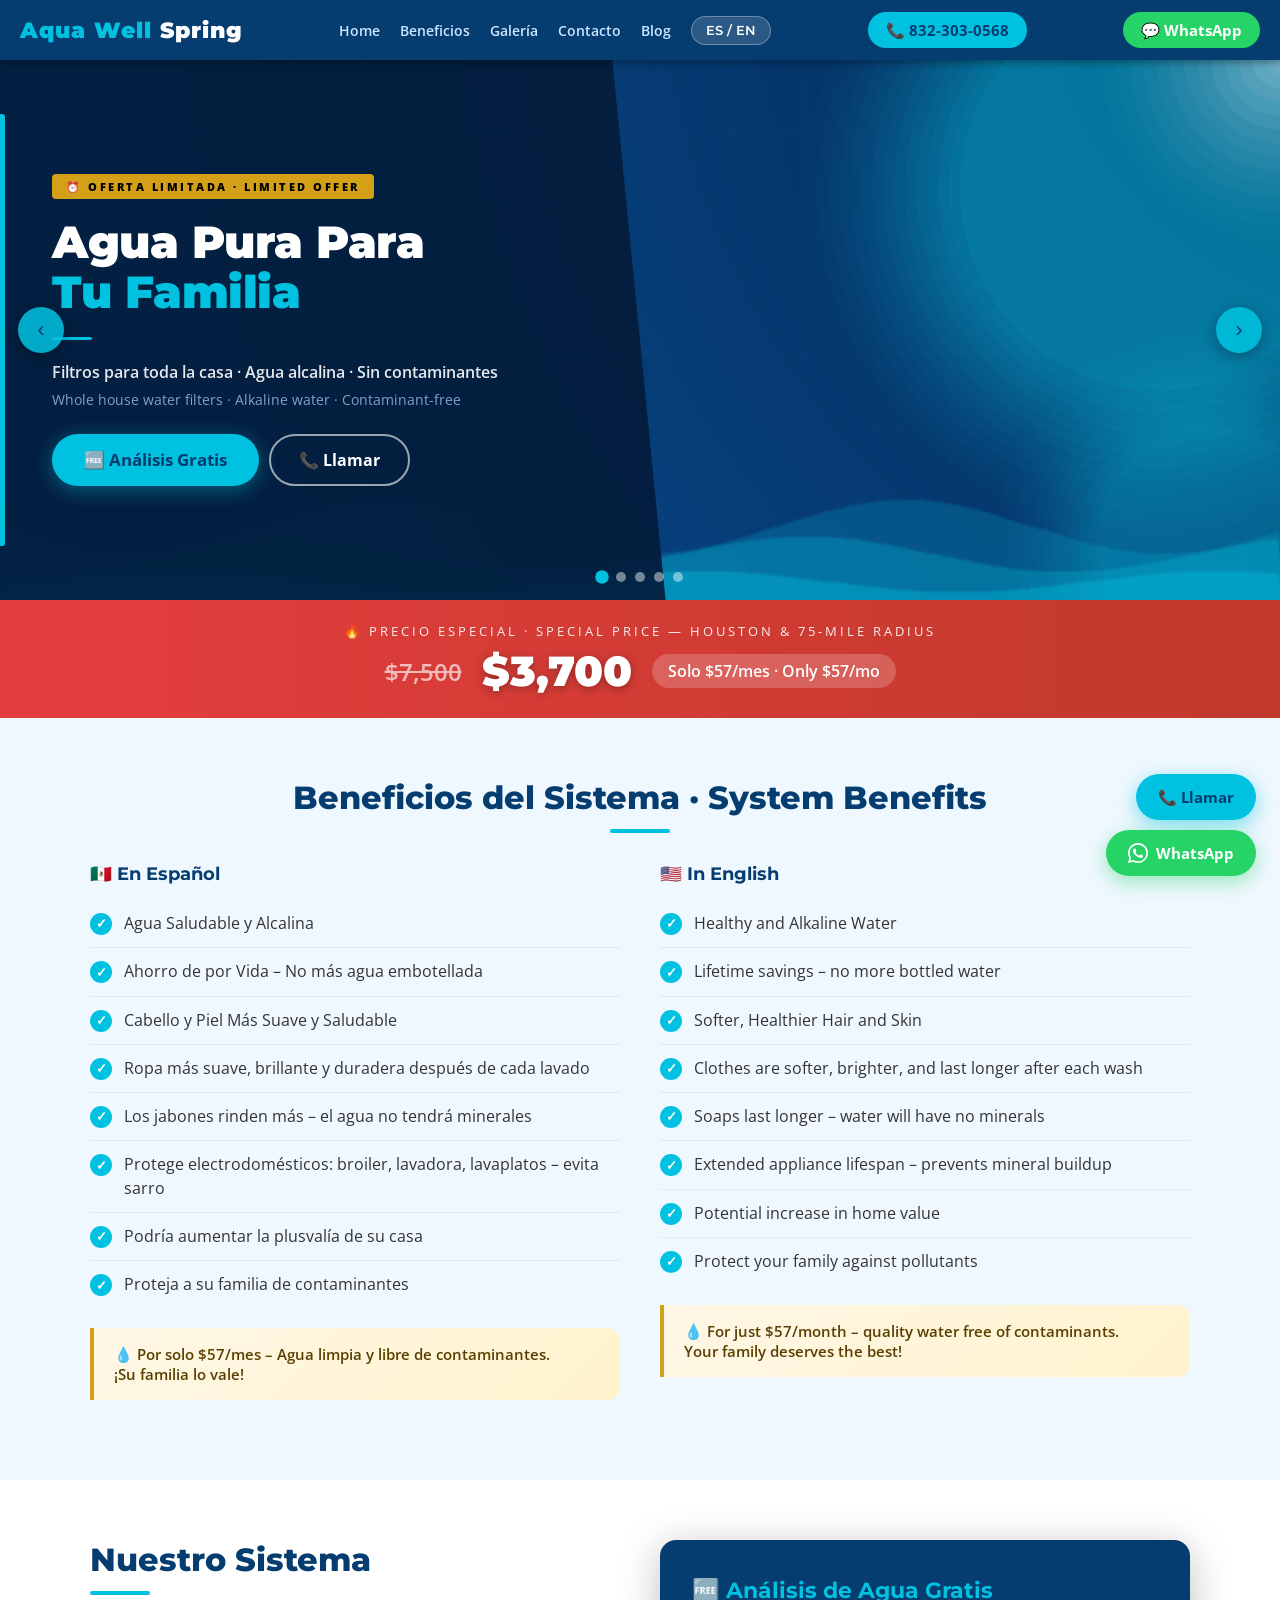
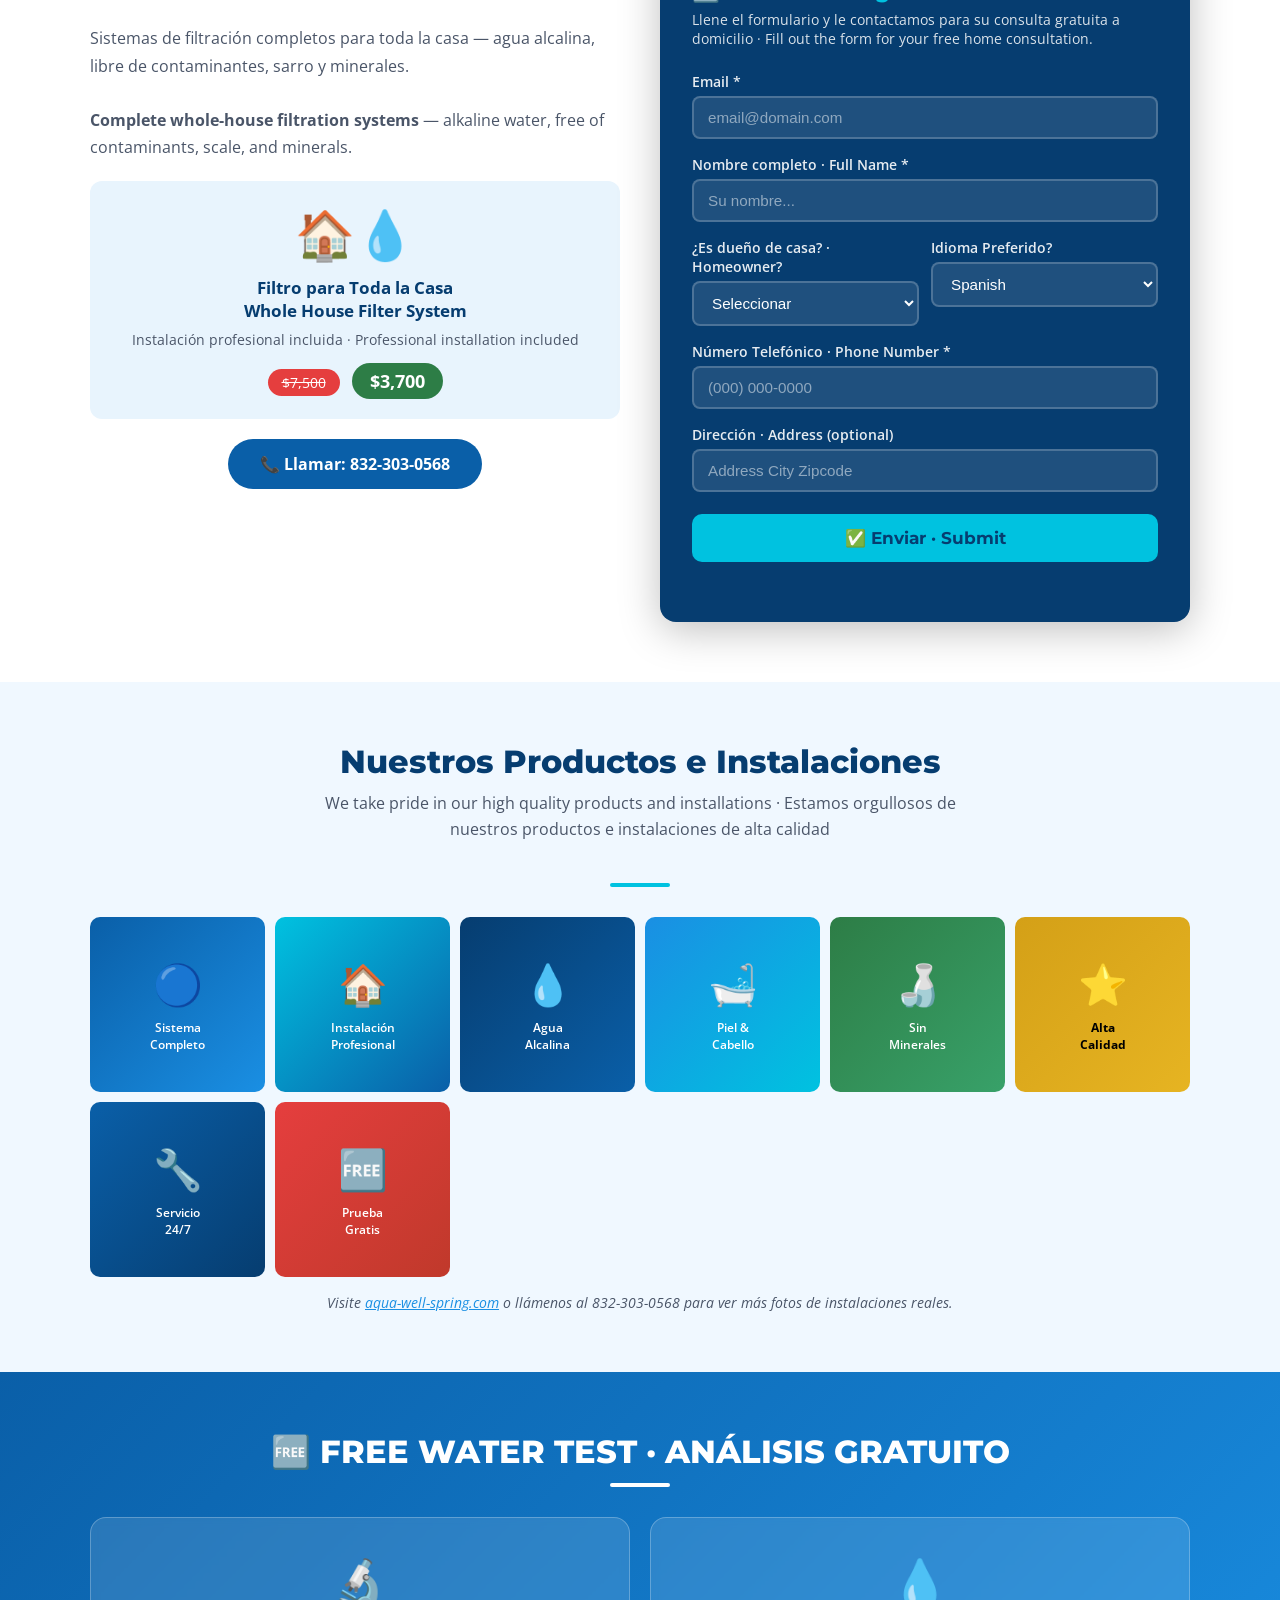
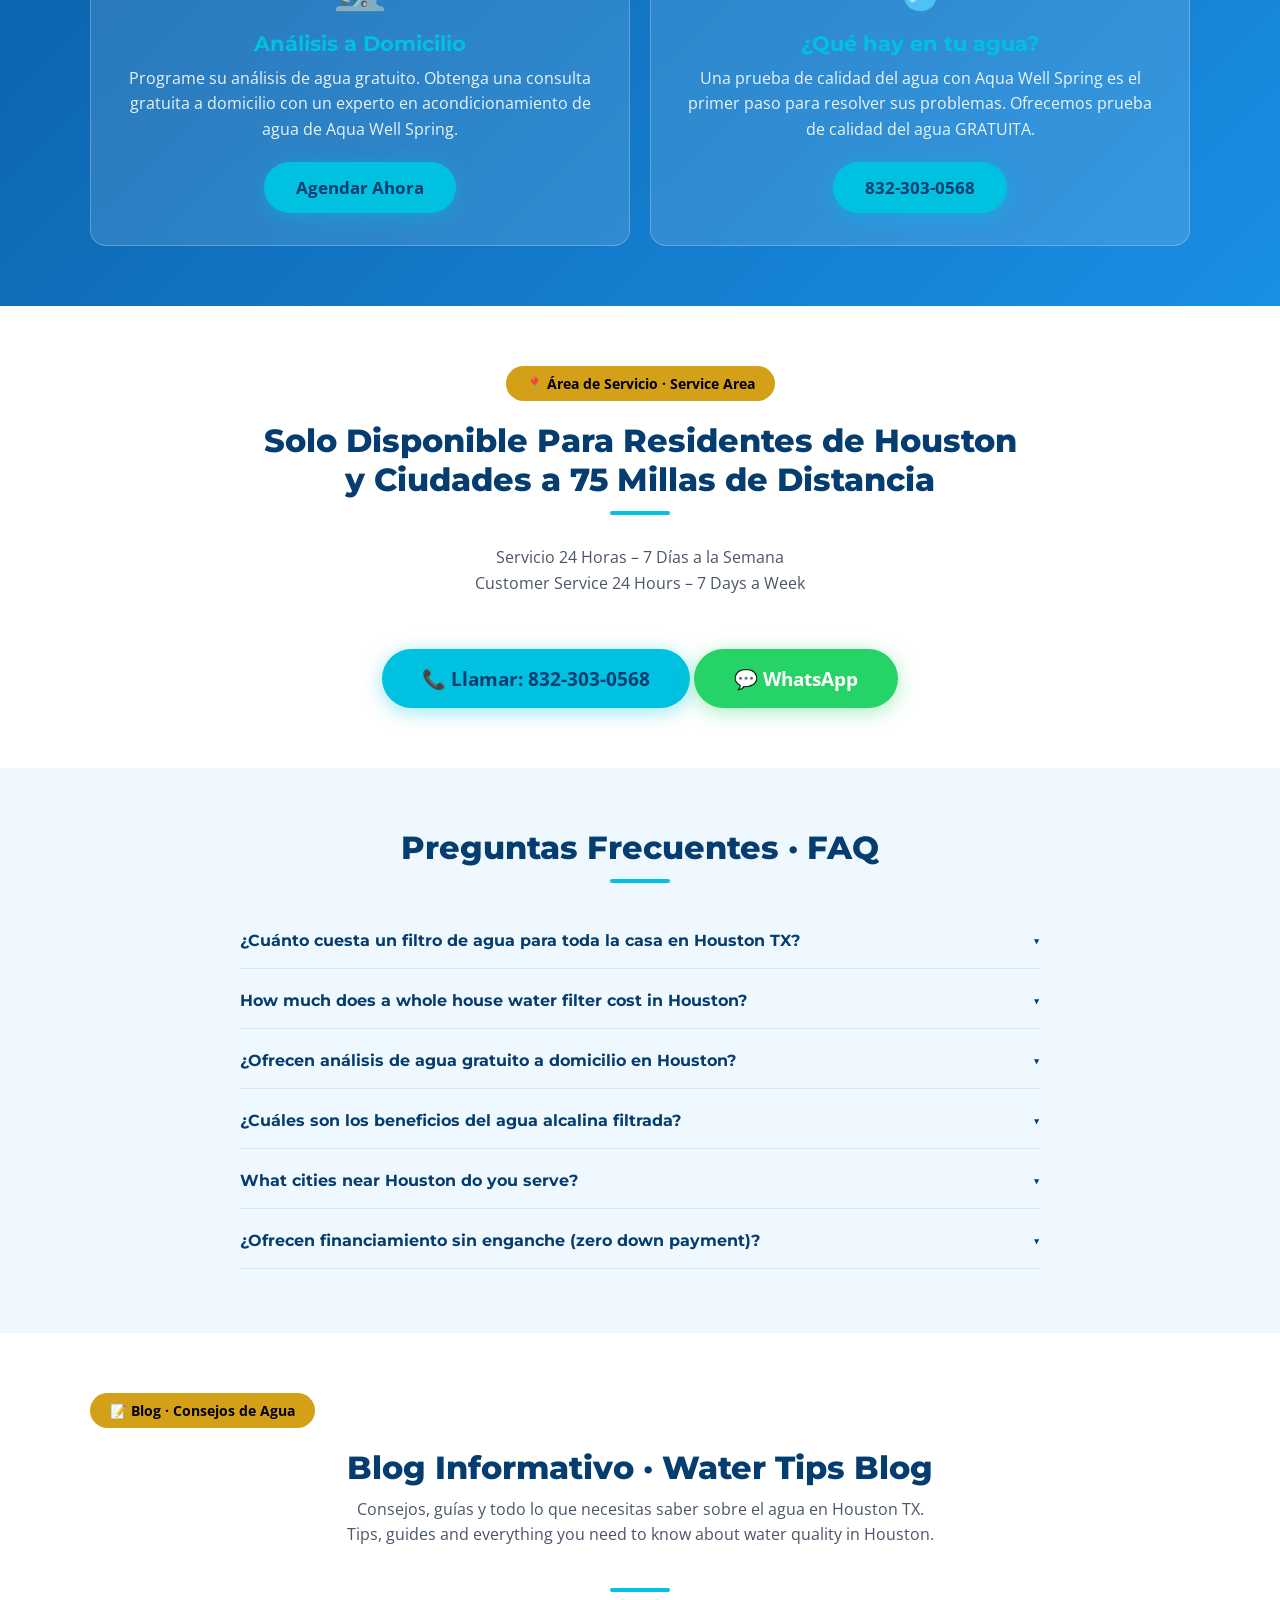
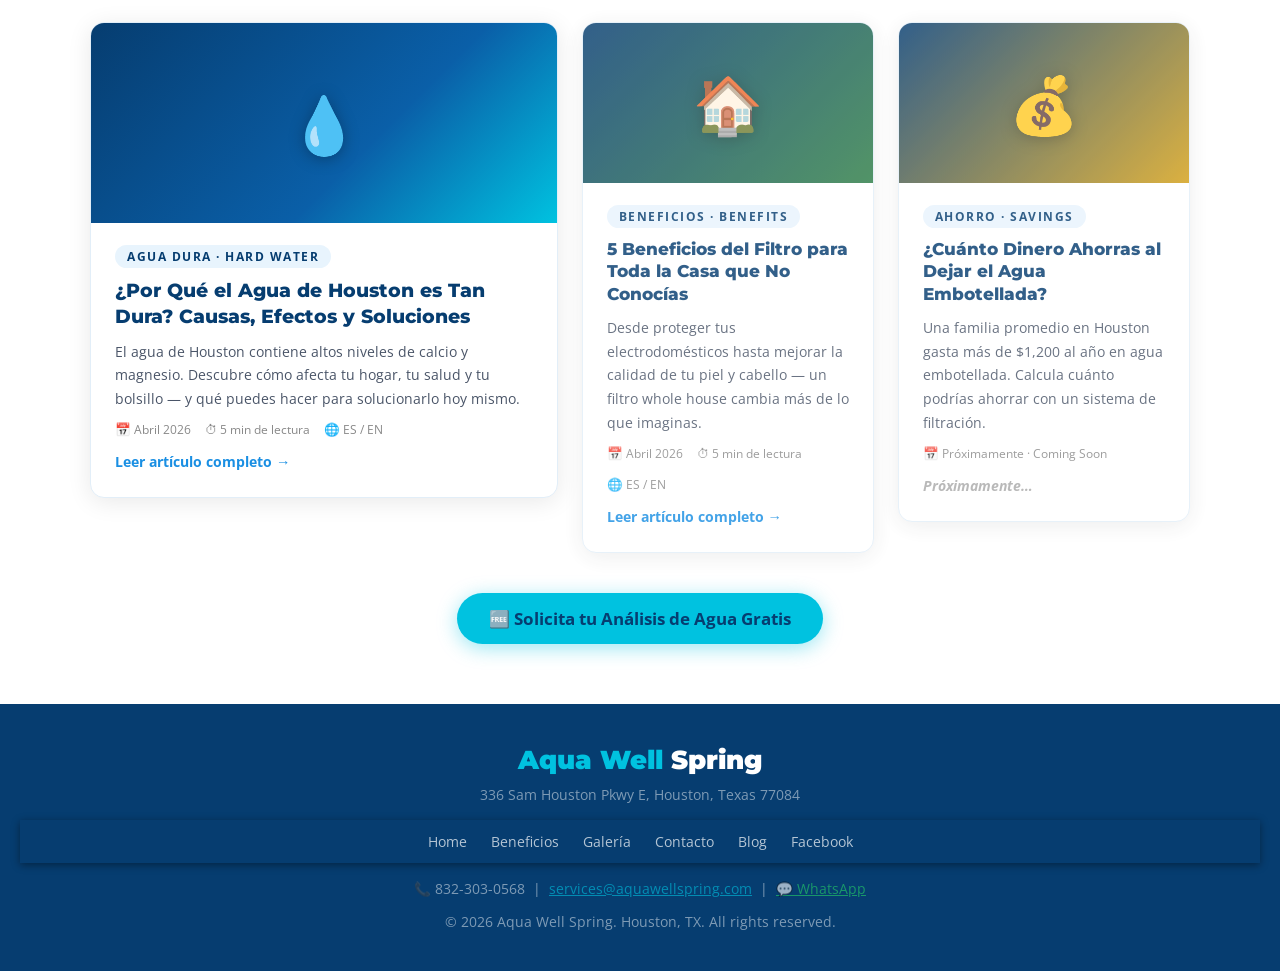
==== index.html @ 94f36395 "Update index.html" ====
<!DOCTYPE html>
<html lang="es" prefix="og: https://ogp.me/ns#">
<head>
<meta charset="UTF-8">
<meta name="viewport" content="width=device-width, initial-scale=1.0">

<title>Aqua Well Spring | Filtros de Agua Houston TX</title>
<meta name="description" content="Aqua Well Spring ofrece filtros de agua para toda la casa en Houston TX. Agua alcalina, libre de contaminantes.">
<meta name="keywords" content="filtro de agua Houston, whole house water filter Houston TX, filtro agua alcalina Houston, water softener Houston Texas, purificador agua Houston, water filter Houston 77084, filtro agua Texas, aqua well spring, water conditioner Houston, hard water Houston, agua alcalina Houston, filtro toda la casa Houston">
<meta name="author" content="Aqua Well Spring">
<meta name="robots" content="index, follow, max-snippet:-1, max-image-preview:large, max-video-preview:-1">
<meta name="googlebot" content="index, follow">
  
<link rel="canonical" href="https://www.aquawellspring.com/">

<meta name="geo.region" content="US-TX">
<meta name="geo.placename" content="Houston, Texas">
<meta name="geo.position" content="29.7604;-95.3698">
<meta name="ICBM" content="29.7604, -95.3698">

<meta property="og:type" content="website">
  
<meta property="og:url" content="https://www.aquawellspring.com/">
  
<meta property="og:title" content="Aqua Well Spring – Filtros de Agua Houston TX | $3,700 Especial">
<meta property="og:description" content="Filtros de agua para toda la casa en Houston TX. Agua alcalina, libre de contaminantes. Análisis de agua GRATIS a domicilio. ¡Solo $57/mes!">
<meta property="og:image" content="https://www.aquawellspring.com/og-image.jpg">
<meta property="og:image:width" content="1200">
<meta property="og:image:height" content="630">
<meta property="og:image:alt" content="Aqua Well Spring – Filtros de Agua Houston TX">
<meta property="og:site_name" content="Aqua Well Spring">
<meta property="og:locale" content="es_US">
<meta property="og:locale:alternate" content="en_US">

<meta name="twitter:card" content="summary_large_image">
<meta name="twitter:title" content="Aqua Well Spring – Filtros de Agua Houston TX">
<meta name="twitter:description" content="Filtros de agua para toda la casa en Houston TX. Agua alcalina, libre de contaminantes. Análisis GRATIS. ¡Solo $57/mes!">
<meta name="twitter:image" content="https://www.aquawellspring.com/og-image.jpg">

<!-- Google tag (gtag.js) -->
<script async src="https://www.googletagmanager.com/gtag/js?id=G-KNBWLH6W06"></script>
<script>
  window.dataLayer = window.dataLayer || [];
  function gtag(){dataLayer.push(arguments);}
  gtag('js', new Date());
  gtag('config', 'G-KNBWLH6W06');
</script>
<!-- Google tag (gtag.js) -->
<script async src="https://www.googletagmanager.com/gtag/js?id=G-DVB1QPXF6R">
</script>
<script>
  window.dataLayer = window.dataLayer || [];
  function gtag(){dataLayer.push(arguments);}
  gtag('js', new Date());

  gtag('config', 'G-DVB1QPXF6R');
</script>	

<script type="application/ld+json">
{
  "@context": "https://schema.org",
  "@type": "LocalBusiness",
  "@id": "https://www.aquawellspring.com/#business",
  "name": "Aqua Well Spring",
  "description": "Whole house water filtration and softener systems in Houston TX. Alkaline water, contaminant-free. Free water quality analysis.",
  "url": "https://www.aquawellspring.com",
  "telephone": "+1-832-303-0568",
  "email": "services@aquawellspring.com",
  "image": "https://www.aquawellspring.com/og-image.jpg",
  "priceRange": "$$",
  "currenciesAccepted": "USD",
  "paymentAccepted": "Cash, Credit Card, Financing",
  "openingHours": "Mo-Su 00:00-24:00",
  "address": {
    "@type": "PostalAddress",
    "streetAddress": "336 Sam Houston Pkwy E",
    "addressLocality": "Houston",
    "addressRegion": "TX",
    "postalCode": "77084",
    "addressCountry": "US"
  },
  "geo": {
    "@type": "GeoCoordinates",
    "latitude": 29.7604,
    "longitude": -95.3698
  },
  "areaServed": [
    { "@type": "City", "name": "Houston" },
    { "@type": "City", "name": "Katy" },
    { "@type": "City", "name": "Sugar Land" },
    { "@type": "City", "name": "Pearland" },
    { "@type": "City", "name": "The Woodlands" },
    { "@type": "City", "name": "Pasadena" },
    { "@type": "City", "name": "Baytown" },
    { "@type": "City", "name": "League City" }
  ],
  "serviceArea": {
    "@type": "GeoCircle",
    "geoMidpoint": {
      "@type": "GeoCoordinates",
      "latitude": 29.7604,
      "longitude": -95.3698
    },
    "geoRadius": "120000"
  },
  "hasOfferCatalog": {
    "@type": "OfferCatalog",
    "name": "Water Filtration Systems",
    "itemListElement": [
      {
        "@type": "Offer",
        "itemOffered": {
          "@type": "Service",
          "name": "Whole House Water Filter System",
          "description": "Complete whole house water filtration and softener system. Alkaline water, removes contaminants, minerals, and scale."
        },
        "price": "3700",
        "priceCurrency": "USD",
        "priceValidUntil": "2026-12-31",
        "availability": "https://schema.org/InStock"
      },
      {
        "@type": "Offer",
        "itemOffered": {
          "@type": "Service",
          "name": "Free Water Quality Analysis",
          "description": "Free in-home water quality test and consultation."
        },
        "price": "0",
        "priceCurrency": "USD"
      }
    ]
  },
  "sameAs": [
    "https://www.facebook.com/aquawellspring"
  ],
  "contactPoint": [
    {
      "@type": "ContactPoint",
      "telephone": "+1-832-303-0568",
      "contactType": "customer service",
      "availableLanguage": ["English", "Spanish"],
      "hoursAvailable": "Mo-Su 00:00-24:00"
    }
  ]
}
</script>

<script type="application/ld+json">
{
  "@context": "https://schema.org",
  "@type": "FAQPage",
  "mainEntity": [
    {
      "@type": "Question",
      "name": "¿Cuánto cuesta un filtro de agua para toda la casa en Houston?",
      "acceptedAnswer": {
        "@type": "Answer",
        "text": "Aqua Well Spring ofrece sistemas completos de filtración para toda la casa por solo $3,700 (precio especial por tiempo limitado, regular $7,500). También disponible por $57 al mes con financiamiento."
      }
    },
    {
      "@type": "Question",
      "name": "How much does a whole house water filter cost in Houston TX?",
      "acceptedAnswer": {
        "@type": "Answer",
        "text": "Aqua Well Spring offers complete whole house water filtration systems for just $3,700 (limited time special price, regular $7,500). Also available for $57/month with financing."
      }
    },
    {
      "@type": "Question",
      "name": "¿Ofrecen análisis de agua gratuito en Houston?",
      "acceptedAnswer": {
        "@type": "Answer",
        "text": "Sí, Aqua Well Spring ofrece análisis de calidad del agua GRATUITO a domicilio en Houston y ciudades dentro de 75 millas. Llame al 832-303-0568 o envíe un mensaje por WhatsApp."
      }
    },
    {
      "@type": "Question",
      "name": "What areas do you serve in the Houston area?",
      "acceptedAnswer": {
        "@type": "Answer",
        "text": "Aqua Well Spring serves Houston and all cities within a 75-mile radius, including Katy, Sugar Land, Pearland, The Woodlands, Pasadena, Baytown, and League City."
      }
    }
  ]
}
</script>

<script type="application/ld+json">
{
  "@context": "https://schema.org",
  "@type": "BreadcrumbList",
  "itemListElement": [
    {
      "@type": "ListItem",
      "position": 1,
      "name": "Home",
      "item": "https://www.aquawellspring.com/"
    }
  ]
}
</script>

<link rel="preconnect" href="https://fonts.googleapis.com">
<link rel="preconnect" href="https://fonts.gstatic.com" crossorigin>
<link href="https://fonts.googleapis.com/css2?family=Montserrat:wght@400;600;700;900&family=Open+Sans:wght@400;600&display=swap" rel="stylesheet">
<style>
  :root {
    --blue: #0a5fa8;
    --blue-dark: #063d70;
    --blue-light: #1a8fe3;
    --cyan: #00c2e0;
    --white: #ffffff;
    --off-white: #f0f8ff;
    --gray: #4a5568;
    --gray-light: #e8f4fd;
    --red: #e53e3e;
    --green: #2d7d46;
    --gold: #d4a017;
  }

  * { box-sizing: border-box; margin: 0; padding: 0; }

  body {
    font-family: 'Open Sans', sans-serif;
    color: #222;
    background: #fff;
  }

  h1,h2,h3,h4 { font-family: 'Montserrat', sans-serif; }

  /* ── NAV ── */
  nav {
    background: var(--blue-dark);
    padding: 12px 20px;
    display: flex;
    align-items: center;
    justify-content: space-between;
    flex-wrap: wrap;
    gap: 10px;
    position: sticky;
    top: 0;
    z-index: 100;
    box-shadow: 0 2px 8px rgba(0,0,0,.4);
  }
  .nav-logo {
    font-family: 'Montserrat', sans-serif;
    font-weight: 900;
    font-size: 1.4rem;
    color: var(--cyan);
    letter-spacing: 1px;
  }
  .nav-logo span { color: #fff; }
  .nav-links { display: flex; align-items: center; gap: 20px; flex-wrap: wrap; }
  .nav-links a { color: #cce6ff; text-decoration: none; font-size: .9rem; font-weight: 600; transition: color .2s; }
  .nav-links a:hover { color: var(--cyan); }
  .nav-phone {
    background: var(--cyan);
    color: var(--blue-dark);
    padding: 8px 18px;
    border-radius: 30px;
    font-weight: 700;
    font-size: .95rem;
    text-decoration: none;
    transition: background .2s;
  }
  .nav-phone:hover { background: #fff; }

  /* ── HERO CAROUSEL ── */
  .hero-carousel {
    position: relative;
    width: 100%;
    height: 540px;
    overflow: hidden;
    background: var(--blue-dark);
  }
  @media(max-width:768px) { .hero-carousel { height: 420px; } }
  @media(max-width:480px) { .hero-carousel { height: 340px; } }

  .carousel-track {
    display: flex;
    width: 500%;
    height: 100%;
    transition: transform 0.7s cubic-bezier(0.77,0,0.18,1);
  }
  .carousel-slide {
    width: 20%;
    height: 100%;
    position: relative;
    flex-shrink: 0;
  }
  .carousel-slide img {
    width: 100%;
    height: 100%;
    object-fit: cover;
    object-position: center top;
    display: block;
  }
  /* Clean content panel - solid dark left block, fades right */
  .slide-overlay {
    position: absolute;
    inset: 0;
    display: flex;
    align-items: stretch;
  }

  /* The solid text panel on the left */
  .slide-content {
    width: 52%;
    background: rgba(4, 28, 60, 0.93);
    display: flex;
    flex-direction: column;
    justify-content: center;
    padding: 48px 52px;
    position: relative;
    clip-path: polygon(0 0, 92% 0, 100% 100%, 0 100%);
  }
  /* Cyan left border accent */
  .slide-content::before {
    content: '';
    position: absolute;
    left: 0; top: 10%; bottom: 10%;
    width: 5px;
    background: var(--cyan);
    border-radius: 0 3px 3px 0;
  }

  @media(max-width:900px) {
    .slide-content {
      width: 70%;
      padding: 32px 32px;
      clip-path: polygon(0 0, 94% 0, 100% 100%, 0 100%);
    }
  }
  @media(max-width:600px) {
    .slide-content {
      width: 100%;
      clip-path: none;
      background: rgba(4, 28, 60, 0.88);
      padding: 28px 24px;
      justify-content: flex-end;
    }
  }

  .slide-badge {
    display: inline-flex;
    align-items: center;
    gap: 6px;
    background: var(--gold);
    color: #000;
    font-weight: 800;
    font-size: .68rem;
    letter-spacing: 2.5px;
    padding: 5px 14px;
    border-radius: 4px;
    margin-bottom: 18px;
    text-transform: uppercase;
    width: fit-content;
  }

  .slide-title {
    font-family: 'Montserrat', sans-serif;
    font-size: clamp(1.7rem, 3.5vw, 2.8rem);
    font-weight: 900;
    line-height: 1.12;
    color: #fff;
    margin-bottom: 6px;
    letter-spacing: -0.5px;
  }
  .slide-title .accent { color: var(--cyan); }

  .slide-sub-es {
    font-size: clamp(.88rem, 1.5vw, 1rem);
    color: rgba(255,255,255,.9);
    line-height: 1.55;
    margin-bottom: 4px;
    font-weight: 600;
  }
  .slide-sub-en {
    font-size: clamp(.78rem, 1.2vw, .88rem);
    color: rgba(180,220,255,.7);
    line-height: 1.5;
    margin-bottom: 24px;
  }

  .slide-divider {
    width: 40px;
    height: 3px;
    background: var(--cyan);
    border-radius: 2px;
    margin: 14px 0 20px;
  }

  .hero-cta-group {
    display: flex;
    gap: 10px;
    flex-wrap: wrap;
  }

  .carousel-btn {
    position: absolute;
    top: 50%;
    transform: translateY(-50%);
    background: rgba(0,194,224,.85);
    color: var(--blue-dark);
    border: none;
    width: 46px;
    height: 46px;
    border-radius: 50%;
    font-size: 1.4rem;
    cursor: pointer;
    z-index: 10;
    display: flex;
    align-items: center;
    justify-content: center;
    transition: background .2s, transform .2s;
    box-shadow: 0 4px 16px rgba(0,0,0,.3);
    line-height: 1;
  }
  .carousel-btn:hover { background: #fff; transform: translateY(-50%) scale(1.1); }
  .carousel-btn.prev { left: 18px; }
  .carousel-btn.next { right: 18px; }

  .carousel-dots {
    position: absolute;
    bottom: 18px;
    left: 50%;
    transform: translateX(-50%);
    display: flex;
    gap: 9px;
    z-index: 10;
  }
  .carousel-dot {
    width: 10px;
    height: 10px;
    border-radius: 50%;
    background: rgba(255,255,255,.45);
    border: none;
    cursor: pointer;
    transition: background .3s, transform .3s;
    padding: 0;
  }
  .carousel-dot.active { background: var(--cyan); transform: scale(1.35); }

  /* ── BUTTONS ── */
  .btn-primary {
    background: var(--cyan);
    color: var(--blue-dark);
    padding: 14px 32px;
    border-radius: 40px;
    font-weight: 700;
    font-size: 1.05rem;
    text-decoration: none;
    display: inline-block;
    transition: transform .2s, box-shadow .2s;
    box-shadow: 0 4px 20px rgba(0,194,224,.4);
  }
  .btn-primary:hover { transform: translateY(-2px); box-shadow: 0 8px 30px rgba(0,194,224,.5); }
  .btn-outline {
    border: 2px solid rgba(255,255,255,.6);
    color: #fff;
    padding: 13px 28px;
    border-radius: 40px;
    font-weight: 700;
    font-size: 1rem;
    text-decoration: none;
    display: inline-block;
    transition: background .2s;
  }
  .btn-outline:hover { background: rgba(255,255,255,.1); }

  /* ── PRICE BANNER ── */
  .price-banner {
    background: linear-gradient(90deg, var(--red), #c0392b);
    color: #fff;
    text-align: center;
    padding: 22px 20px;
  }
  .price-banner .label {
    font-size: .8rem;
    letter-spacing: 3px;
    text-transform: uppercase;
    opacity: .9;
    margin-bottom: 6px;
  }
  .price-row { display: flex; align-items: center; justify-content: center; gap: 20px; flex-wrap: wrap; }
  .price-old { font-size: 1.5rem; text-decoration: line-through; opacity: .65; font-weight: 600; }
  .price-new { font-size: 2.6rem; font-weight: 900; font-family: 'Montserrat', sans-serif; text-shadow: 0 2px 8px rgba(0,0,0,.3); }
  .price-monthly { font-size: 1rem; background: rgba(255,255,255,.2); padding: 6px 16px; border-radius: 20px; font-weight: 600; }

  /* ── SECTIONS ── */
  .section { padding: 60px 20px; }
  .section-inner { max-width: 1100px; margin: 0 auto; }
  .section-title { font-size: clamp(1.4rem, 3vw, 2rem); font-weight: 800; text-align: center; color: var(--blue-dark); margin-bottom: 10px; }
  .section-subtitle { text-align: center; color: var(--gray); font-size: 1rem; max-width: 680px; margin: 0 auto 40px; line-height: 1.6; }
  .divider { width: 60px; height: 4px; background: var(--cyan); border-radius: 2px; margin: 12px auto 30px; }

  .two-col { display: grid; grid-template-columns: 1fr 1fr; gap: 40px; align-items: start; }
  @media(max-width:768px){ .two-col { grid-template-columns: 1fr; } }

  /* ── BENEFITS ── */
  .benefits-section { background: var(--off-white); }
  .benefits-list { list-style: none; padding: 0; }
  .benefits-list li { display: flex; align-items: flex-start; gap: 12px; padding: 12px 0; border-bottom: 1px solid #d9edf7; font-size: .97rem; line-height: 1.5; color: #333; }
  .benefits-list li:last-child { border-bottom: none; }
  .check { width: 22px; height: 22px; min-width: 22px; background: var(--cyan); border-radius: 50%; display: flex; align-items: center; justify-content: center; color: #fff; font-size: .8rem; font-weight: 700; margin-top: 1px; }

  /* ── FORM ── */
  .form-card { background: var(--blue-dark); color: #fff; border-radius: 16px; padding: 36px 32px; box-shadow: 0 8px 40px rgba(0,0,0,.25); }
  .form-card h3 { font-size: 1.4rem; margin-bottom: 6px; color: var(--cyan); }
  .form-card p { font-size: .9rem; opacity: .85; margin-bottom: 24px; }
  .form-group { margin-bottom: 16px; }
  .form-group label { display: block; font-size: .85rem; font-weight: 600; margin-bottom: 5px; opacity: .9; }
  .form-group input, .form-group select { width: 100%; padding: 11px 14px; border-radius: 8px; border: 2px solid rgba(255,255,255,.2); background: rgba(255,255,255,.1); color: #fff; font-size: .95rem; outline: none; transition: border-color .2s; }
  .form-group input::placeholder { color: rgba(255,255,255,.5); }
  .form-group input:focus, .form-group select:focus { border-color: var(--cyan); }
  .form-group select option { color: #000; }
  .form-row { display: grid; grid-template-columns: 1fr 1fr; gap: 12px; }
  .btn-submit { width: 100%; background: var(--cyan); color: var(--blue-dark); border: none; padding: 14px; border-radius: 10px; font-weight: 700; font-size: 1.05rem; cursor: pointer; margin-top: 6px; transition: background .2s, transform .2s; font-family: 'Montserrat', sans-serif; }
  .btn-submit:hover { background: #fff; transform: translateY(-1px); }

  /* ── GALLERY ── */
  .gallery-grid { display: grid; grid-template-columns: repeat(auto-fill, minmax(160px, 1fr)); gap: 10px; }

  /* ── FREE TEST ── */
  .free-test { background: linear-gradient(135deg, var(--blue) 0%, var(--blue-light) 100%); color: #fff; }
  .free-test .section-title { color: #fff; }
  .free-test .section-subtitle { color: rgba(255,255,255,.85); }
  .free-test-card { background: rgba(255,255,255,.12); border: 1px solid rgba(255,255,255,.25); border-radius: 16px; padding: 32px; text-align: center; backdrop-filter: blur(4px); }
  .free-test-card .icon { font-size: 3rem; margin-bottom: 16px; }
  .free-test-card h3 { font-size: 1.3rem; margin-bottom: 10px; color: var(--cyan); }
  .free-test-card p { opacity: .9; line-height: 1.6; margin-bottom: 20px; }
  .free-cards { display: grid; grid-template-columns: repeat(auto-fit, minmax(250px, 1fr)); gap: 20px; }

  /* ── SERVICE AREA ── */
  .area-badge { display: inline-block; background: var(--gold); color: #000; font-weight: 700; font-size: .85rem; padding: 8px 20px; border-radius: 30px; margin-bottom: 20px; }

  /* ── FOOTER ── */
  footer { background: var(--blue-dark); color: rgba(255,255,255,.8); text-align: center; padding: 40px 20px; }
  footer .footer-logo { font-family: 'Montserrat', sans-serif; font-weight: 900; font-size: 1.6rem; color: var(--cyan); margin-bottom: 10px; }
  footer .footer-logo span { color: #fff; }
  footer nav { margin: 16px 0; display: flex; justify-content: center; gap: 24px; flex-wrap: wrap; }
  footer nav a { color: rgba(255,255,255,.7); text-decoration: none; font-size: .9rem; }
  footer nav a:hover { color: var(--cyan); }
  footer p { font-size: .85rem; opacity: .6; }

  /* ── FLOATING CTA ── */
  .float-cta-group { position: fixed; bottom: 24px; right: 24px; display: flex; flex-direction: column; gap: 10px; z-index: 200; align-items: flex-end; }
  .float-cta { border-radius: 50px; padding: 13px 22px; font-weight: 700; font-size: .95rem; text-decoration: none; display: flex; align-items: center; gap: 8px; transition: transform .2s, box-shadow .2s; }
  .float-cta:hover { transform: translateY(-2px); }
  .float-call { background: var(--cyan); color: var(--blue-dark); box-shadow: 0 6px 20px rgba(0,194,224,.5); animation: pulse-call 2.5s infinite; }
  .float-wa { background: #25d366; color: #fff; box-shadow: 0 6px 20px rgba(37,211,102,.45); animation: pulse-wa 2.5s infinite; animation-delay: .5s; }
  @keyframes pulse-call { 0%,100% { box-shadow: 0 6px 20px rgba(0,194,224,.5); } 50% { box-shadow: 0 6px 32px rgba(0,194,224,.85); } }
  @keyframes pulse-wa { 0%,100% { box-shadow: 0 6px 20px rgba(37,211,102,.45); } 50% { box-shadow: 0 6px 32px rgba(37,211,102,.8); } }

  .lang-toggle { font-size: .8rem; padding: 6px 14px; background: rgba(255,255,255,.15); color: #fff; border: 1px solid rgba(255,255,255,.3); border-radius: 20px; cursor: pointer; font-family: 'Montserrat', sans-serif; font-weight: 600; transition: background .2s; }
  .lang-toggle:hover { background: rgba(255,255,255,.25); }

  .highlight-box { background: linear-gradient(135deg, #fff7e6, #fff3cd); border-left: 4px solid var(--gold); border-radius: 0 12px 12px 0; padding: 16px 20px; margin: 20px 0; font-size: .95rem; color: #5a4000; font-weight: 600; }

  /* ── FAQ ── */
  .faq-item { border-bottom: 1px solid #d0e8f5; margin-bottom: 4px; }
  .faq-q { width: 100%; background: none; border: none; text-align: left; padding: 18px 0; font-family: 'Montserrat', sans-serif; font-weight: 700; font-size: 1rem; color: var(--blue-dark); cursor: pointer; display: flex; justify-content: space-between; align-items: center; gap: 12px; transition: color .2s; }
  .faq-q:hover { color: var(--blue-light); }
  .faq-arrow { font-size: .75rem; transition: transform .3s; flex-shrink: 0; }
  .faq-q.open .faq-arrow { transform: rotate(180deg); }
  .faq-a { display: none; padding: 0 0 18px; color: var(--gray); line-height: 1.7; font-size: .96rem; }
  .faq-a a { color: var(--blue-light); }
  .faq-a.open { display: block; }

  /* ── BLOG ── */
  .blog-grid {
    display: grid;
    grid-template-columns: 1.6fr 1fr 1fr;
    gap: 24px;
    align-items: start;
  }
  @media(max-width:1000px) { .blog-grid { grid-template-columns: 1fr 1fr; } }
  @media(max-width:640px)  { .blog-grid { grid-template-columns: 1fr; } }

  .blog-card {
    border-radius: 14px;
    overflow: hidden;
    box-shadow: 0 4px 24px rgba(0,0,0,.09);
    background: #fff;
    border: 1px solid #e2eef8;
    display: flex;
    flex-direction: column;
    transition: transform .25s, box-shadow .25s;
  }
  .blog-card:hover { transform: translateY(-4px); box-shadow: 0 10px 36px rgba(0,0,0,.14); }
  .blog-card-img { height: 160px; display: flex; align-items: center; justify-content: center; }
  .blog-card--featured .blog-card-img { height: 200px; }
  .blog-img-icon { font-size: 3.5rem; filter: drop-shadow(0 2px 8px rgba(0,0,0,.3)); }
  .blog-card-body { padding: 22px 24px 26px; flex: 1; display: flex; flex-direction: column; gap: 10px; }
  .blog-tag { display: inline-block; background: var(--gray-light); color: var(--blue-dark); font-size: .72rem; font-weight: 700; letter-spacing: 1.5px; text-transform: uppercase; padding: 4px 12px; border-radius: 20px; width: fit-content; }
  .blog-card-title { font-size: 1.05rem; font-weight: 800; color: var(--blue-dark); line-height: 1.35; }
  .blog-card--featured .blog-card-title { font-size: 1.2rem; }
  .blog-card-title a { color: inherit; text-decoration: none; }
  .blog-card-title a:hover { color: var(--blue-light); }
  .blog-card-excerpt { font-size: .9rem; color: var(--gray); line-height: 1.65; flex: 1; }
  .blog-card-meta { display: flex; gap: 14px; flex-wrap: wrap; font-size: .78rem; color: #888; }
  .blog-read-more { display: inline-block; color: var(--blue-light); font-weight: 700; font-size: .9rem; text-decoration: none; margin-top: 4px; transition: color .2s; }
  .blog-read-more:hover { color: var(--cyan); }
  .blog-read-more--disabled { color: #aaa; cursor: default; font-style: italic; }
  .blog-card--soon { opacity: .82; }
  .blog-card--soon:hover { transform: none; box-shadow: 0 4px 24px rgba(0,0,0,.09); }
</style>

<meta name="msvalidate.01" content="4D3C78480B99F07B266597D86E5273A2" />
  
</head>
<body>

<nav aria-label="Navegación principal">
  <div class="nav-logo">Aqua Well<span> Spring</span></div>
  <div class="nav-links">
    <a href="#inicio">Home</a>
    <a href="#beneficios">Beneficios</a>
    <a href="#galeria">Galería</a>
    <a href="#contacto">Contacto</a>
    <a href="#blog">Blog</a>
    <button class="lang-toggle" onclick="toggleLang()">ES / EN</button>
  </div>
  <a href="tel:8323030568" class="nav-phone">📞 832-303-0568</a>
  <a href="https://wa.me/18323030568?text=Hola%2C%20me%20interesa%20el%20análisis%20de%20agua%20gratuito." target="_blank" class="nav-phone" style="background:#25d366;color:#fff;">💬 WhatsApp</a>
</nav>

<main id="main-content">

<!-- ══ HERO CAROUSEL ══ -->
<section class="hero-carousel" id="inicio" aria-label="Aqua Well Spring – Filtros de Agua Houston TX">

  <div class="carousel-track" id="carouselTrack">

    <!-- Slide 1 -->
    <div class="carousel-slide">
      <img src="carousel1.png" alt="Aqua Well Spring – Filtros de Agua Houston TX" loading="eager">
      <div class="slide-overlay">
        <div class="slide-content">
          <span class="slide-badge">⏰ Oferta Limitada · Limited Offer</span>
          <h1 class="slide-title">Agua Pura Para<br><span class="accent">Tu Familia</span></h1>
          <div class="slide-divider"></div>
          <p class="slide-sub-es">Filtros para toda la casa · Agua alcalina · Sin contaminantes</p>
          <p class="slide-sub-en">Whole house water filters · Alkaline water · Contaminant-free</p>
          <div class="hero-cta-group">
            <a href="#contacto" class="btn-primary">🆓 Análisis Gratis</a>
            <a href="tel:8323030568" class="btn-outline">📞 Llamar</a>
          </div>
        </div>
      </div>
    </div>

    <!-- Slide 2 -->
    <div class="carousel-slide">
      <img src="carousel2.png" alt="Agua Alcalina Houston – Aqua Well Spring" loading="lazy">
      <div class="slide-overlay">
        <div class="slide-content">
          <span class="slide-badge">💧 Agua Alcalina · Alkaline Water</span>
          <h1 class="slide-title">Libre de<br><span class="accent">Contaminantes</span></h1>
          <div class="slide-divider"></div>
          <p class="slide-sub-es">Elimina sarro, minerales y químicos nocivos del agua de tu hogar</p>
          <p class="slide-sub-en">Removes scale, minerals and harmful chemicals from your home water</p>
          <div class="hero-cta-group">
            <a href="#beneficios" class="btn-primary">Ver Beneficios</a>
            <a href="https://wa.me/18323030568" target="_blank" class="btn-outline" style="background:#25d366;border-color:#25d366;color:#fff;">💬 WhatsApp</a>
          </div>
        </div>
      </div>
    </div>

    <!-- Slide 3 -->
    <div class="carousel-slide">
      <img src="carousel3.png" alt="Precio Especial Filtro de Agua Houston $3700" loading="lazy">
      <div class="slide-overlay">
        <div class="slide-content">
          <span class="slide-badge" style="background:#e53e3e;color:#fff;">🔥 Precio Especial · Special Price</span>
          <h1 class="slide-title">Solo <span class="accent">$3,700</span><br>Instalado</h1>
          <div class="slide-divider" style="background:var(--gold);"></div>
          <p class="slide-sub-es">Precio regular $7,500 · Financiamiento disponible desde $57/mes</p>
          <p class="slide-sub-en">Regular price $7,500 · Financing available from $57/month</p>
          <div class="hero-cta-group">
            <a href="#contacto" class="btn-primary">Cotizar Ahora</a>
            <a href="tel:8323030568" class="btn-outline">📞 832-303-0568</a>
          </div>
        </div>
      </div>
    </div>

    <!-- Slide 4 -->
    <div class="carousel-slide">
      <img src="carousel4.png" alt="Análisis de Agua Gratis Houston – Aqua Well Spring" loading="lazy">
      <div class="slide-overlay">
        <div class="slide-content">
          <span class="slide-badge" style="background:#2d7d46;color:#fff;">🆓 100% Gratuito · FREE</span>
          <h1 class="slide-title">Análisis de<br><span class="accent">Agua Gratis</span></h1>
          <div class="slide-divider" style="background:#25d366;"></div>
          <p class="slide-sub-es">Visita a domicilio sin costo · Houston y ciudades a 75 millas</p>
          <p class="slide-sub-en">Free in-home visit · Houston and cities within 75 miles</p>
          <div class="hero-cta-group">
            <a href="#contacto" class="btn-primary">Agendar Gratis</a>
            <a href="https://wa.me/18323030568" target="_blank" class="btn-outline" style="background:#25d366;border-color:#25d366;color:#fff;">💬 WhatsApp</a>
          </div>
        </div>
      </div>
    </div>

    <!-- Slide 5 -->
    <div class="carousel-slide">
      <img src="carousel5.png" alt="Servicio 24/7 Houston TX – Aqua Well Spring" loading="lazy">
      <div class="slide-overlay">
        <div class="slide-content">
          <span class="slide-badge">📍 Houston & Área · Service Area</span>
          <h1 class="slide-title">Servicio<br><span class="accent">24/7 Houston</span></h1>
          <div class="slide-divider"></div>
          <p class="slide-sub-es">Katy · Sugar Land · Pearland · The Woodlands · y más</p>
          <p class="slide-sub-en">Serving all cities within 75 miles of Houston TX</p>
          <div class="hero-cta-group">
            <a href="tel:8323030568" class="btn-primary">📞 Llamar Ahora</a>
            <a href="https://wa.me/18323030568" target="_blank" class="btn-outline" style="background:#25d366;border-color:#25d366;color:#fff;">💬 WhatsApp</a>
          </div>
        </div>
      </div>
    </div>

  </div><!-- /carousel-track -->

  <button class="carousel-btn prev" id="prevBtn" aria-label="Slide anterior">&#8249;</button>
  <button class="carousel-btn next" id="nextBtn" aria-label="Siguiente slide">&#8250;</button>

  <div class="carousel-dots">
    <button class="carousel-dot active" aria-label="Slide 1"></button>
    <button class="carousel-dot" aria-label="Slide 2"></button>
    <button class="carousel-dot" aria-label="Slide 3"></button>
    <button class="carousel-dot" aria-label="Slide 4"></button>
    <button class="carousel-dot" aria-label="Slide 5"></button>
  </div>

</section>
<!-- ══ END CAROUSEL ══ -->

<div class="price-banner">
  <div class="label">🔥 Precio Especial · Special Price — Houston & 75-Mile Radius</div>
  <div class="price-row">
    <span class="price-old">$7,500</span>
    <span class="price-new">$3,700</span>
    <span class="price-monthly">Solo $57/mes · Only $57/mo</span>
  </div>
</div>

<section class="section benefits-section" id="beneficios">
  <div class="section-inner">
    <h2 class="section-title">Beneficios del Sistema · System Benefits</h2>
    <div class="divider"></div>
    <div class="two-col">
      <div>
        <h3 style="color:var(--blue-dark);margin-bottom:16px;font-size:1.1rem;">🇲🇽 En Español</h3>
        <ul class="benefits-list">
          <li><span class="check">✓</span>Agua Saludable y Alcalina</li>
          <li><span class="check">✓</span>Ahorro de por Vida – No más agua embotellada</li>
          <li><span class="check">✓</span>Cabello y Piel Más Suave y Saludable</li>
          <li><span class="check">✓</span>Ropa más suave, brillante y duradera después de cada lavado</li>
          <li><span class="check">✓</span>Los jabones rinden más – el agua no tendrá minerales</li>
          <li><span class="check">✓</span>Protege electrodomésticos: broiler, lavadora, lavaplatos – evita sarro</li>
          <li><span class="check">✓</span>Podría aumentar la plusvalía de su casa</li>
          <li><span class="check">✓</span>Proteja a su familia de contaminantes</li>
        </ul>
        <div class="highlight-box">
          💧 Por solo $57/mes – Agua limpia y libre de contaminantes.<br>¡Su familia lo vale!
        </div>
      </div>
      <div>
        <h3 style="color:var(--blue-dark);margin-bottom:16px;font-size:1.1rem;">🇺🇸 In English</h3>
        <ul class="benefits-list">
          <li><span class="check">✓</span>Healthy and Alkaline Water</li>
          <li><span class="check">✓</span>Lifetime savings – no more bottled water</li>
          <li><span class="check">✓</span>Softer, Healthier Hair and Skin</li>
          <li><span class="check">✓</span>Clothes are softer, brighter, and last longer after each wash</li>
          <li><span class="check">✓</span>Soaps last longer – water will have no minerals</li>
          <li><span class="check">✓</span>Extended appliance lifespan – prevents mineral buildup</li>
          <li><span class="check">✓</span>Potential increase in home value</li>
          <li><span class="check">✓</span>Protect your family against pollutants</li>
        </ul>
        <div class="highlight-box">
          💧 For just $57/month – quality water free of contaminants.<br>Your family deserves the best!
        </div>
      </div>
    </div>
  </div>
</section>

<section class="section" id="contacto" style="background:#fff;">
  <div class="section-inner">
    <div class="two-col">
      <div>
        <h2 class="section-title" style="text-align:left;">Nuestro Sistema</h2>
        <div class="divider" style="margin-left:0;"></div>
        <p style="color:var(--gray);line-height:1.7;margin-bottom:20px;">
          Sistemas de filtración completos para toda la casa — agua alcalina, libre de contaminantes, sarro y minerales.<br><br>
          <strong>Complete whole-house filtration systems</strong> — alkaline water, free of contaminants, scale, and minerals.
        </p>
        <div style="background:var(--gray-light);border-radius:12px;padding:20px;text-align:center;">
          <div style="font-size:3rem;margin-bottom:10px;">🏠💧</div>
          <p style="font-weight:700;color:var(--blue-dark);font-size:1.05rem;">Filtro para Toda la Casa<br>Whole House Filter System</p>
          <p style="color:var(--gray);font-size:.9rem;margin:8px 0;">Instalación profesional incluida · Professional installation included</p>
          <div style="margin-top:14px;">
            <span style="display:inline-block;background:var(--red);color:#fff;padding:4px 14px;border-radius:20px;text-decoration:line-through;font-size:.9rem;margin-right:8px;">$7,500</span>
            <span style="display:inline-block;background:var(--green);color:#fff;padding:6px 18px;border-radius:20px;font-weight:700;font-size:1.1rem;">$3,700</span>
          </div>
        </div>
        <div style="margin-top:20px;text-align:center;">
          <a href="tel:8323030568" style="display:inline-block;background:var(--blue);color:#fff;padding:14px 32px;border-radius:40px;font-weight:700;text-decoration:none;font-size:1rem;transition:background .2s;">📞 Llamar: 832-303-0568</a>
        </div>
      </div>

      <div class="form-card">
        <h3>🆓 Análisis de Agua Gratis</h3>
        <p>Llene el formulario y le contactamos para su consulta gratuita a domicilio · Fill out the form for your free home consultation.</p>
        <form id="my-form" action="https://formspree.io/f/xdapzvqv" method="POST">
          <div class="form-group">
            <label>Email *</label>
            <input type="email" name="email" placeholder="email@domain.com" required>
          </div>			
			<div class="form-group">
            <label>Nombre completo · Full Name *</label>
            <input type="text" name="name" placeholder="Su nombre..." required>
          </div>
          <div class="form-row">
            <div class="form-group">
              <label>¿Es dueño de casa? · Homeowner?</label>
              <select name="homeowner" required>
                <option value="">Seleccionar</option>
                <option value="Yes">Sí · Yes</option>
                <option value="No">No</option>
              </select>
            </div>
            <div class="form-group">
              <label>Idioma Preferido?</label>
              <select name="pre_lang" required>
                <option  value="English">English</option>
                <option selected value="Spanish">Spanish</option>
              </select>
            </div>     
          </div>
          <div class="form-group">
            <label>Número Telefónico · Phone Number *</label>
            <input type="tel" name="phone" placeholder="(000) 000-0000" required>
          </div>
          <div class="form-group">
            <label>Dirección · Address (optional)</label>
            <input type="text" name="address" placeholder="Address City Zipcode">
          </div>
          <button type="submit" id="submit-btn" class="btn-submit">✅ Enviar · Submit</button>
          <p id="status" style="margin-top:10px; font-weight:bold; text-align:center;"></p>
        </form>
      </div>

    </div>
  </div>
</section>

<section class="section" id="galeria" style="background:var(--off-white);">
  <div class="section-inner">
    <h2 class="section-title">Nuestros Productos e Instalaciones</h2>
    <p class="section-subtitle">We take pride in our high quality products and installations · Estamos orgullosos de nuestros productos e instalaciones de alta calidad</p>
    <div class="divider"></div>
    <div class="gallery-grid">
      <div style="background:linear-gradient(135deg,#0a5fa8,#1a8fe3);border-radius:10px;aspect-ratio:1;display:flex;flex-direction:column;align-items:center;justify-content:center;color:#fff;font-size:2.5rem;gap:8px;">
        🔵<span style="font-size:.75rem;font-weight:600;text-align:center;">Sistema<br>Completo</span>
      </div>
      <div style="background:linear-gradient(135deg,#00c2e0,#0a5fa8);border-radius:10px;aspect-ratio:1;display:flex;flex-direction:column;align-items:center;justify-content:center;color:#fff;font-size:2.5rem;gap:8px;">
        🏠<span style="font-size:.75rem;font-weight:600;text-align:center;">Instalación<br>Profesional</span>
      </div>
      <div style="background:linear-gradient(135deg,#063d70,#0a5fa8);border-radius:10px;aspect-ratio:1;display:flex;flex-direction:column;align-items:center;justify-content:center;color:#fff;font-size:2.5rem;gap:8px;">
        💧<span style="font-size:.75rem;font-weight:600;text-align:center;">Agua<br>Alcalina</span>
      </div>
      <div style="background:linear-gradient(135deg,#1a8fe3,#00c2e0);border-radius:10px;aspect-ratio:1;display:flex;flex-direction:column;align-items:center;justify-content:center;color:#fff;font-size:2.5rem;gap:8px;">
        🛁<span style="font-size:.75rem;font-weight:600;text-align:center;">Piel &<br>Cabello</span>
      </div>
      <div style="background:linear-gradient(135deg,#2d7d46,#38a169);border-radius:10px;aspect-ratio:1;display:flex;flex-direction:column;align-items:center;justify-content:center;color:#fff;font-size:2.5rem;gap:8px;">
        🍶<span style="font-size:.75rem;font-weight:600;text-align:center;">Sin<br>Minerales</span>
      </div>
      <div style="background:linear-gradient(135deg,#d4a017,#e6b422);border-radius:10px;aspect-ratio:1;display:flex;flex-direction:column;align-items:center;justify-content:center;color:#000;font-size:2.5rem;gap:8px;">
        ⭐<span style="font-size:.75rem;font-weight:700;text-align:center;">Alta<br>Calidad</span>
      </div>
      <div style="background:linear-gradient(135deg,#0a5fa8,#063d70);border-radius:10px;aspect-ratio:1;display:flex;flex-direction:column;align-items:center;justify-content:center;color:#fff;font-size:2.5rem;gap:8px;">
        🔧<span style="font-size:.75rem;font-weight:600;text-align:center;">Servicio<br>24/7</span>
      </div>
      <div style="background:linear-gradient(135deg,#e53e3e,#c0392b);border-radius:10px;aspect-ratio:1;display:flex;flex-direction:column;align-items:center;justify-content:center;color:#fff;font-size:2.5rem;gap:8px;">
        🆓<span style="font-size:.75rem;font-weight:600;text-align:center;">Prueba<br>Gratis</span>
      </div>
    </div>
    <p style="text-align:center;color:var(--gray);font-size:.85rem;margin-top:16px;font-style:italic;">
      Visite <a href="https://www.aquawellspring.com" style="color:var(--blue-light);">aqua-well-spring.com</a> o llámenos al 832-303-0568 para ver más fotos de instalaciones reales.
    </p>
  </div>
</section>

<section class="section free-test">
  <div class="section-inner">
    <h2 class="section-title">🆓 FREE WATER TEST · ANÁLISIS GRATUITO</h2>
    <div class="divider" style="background:#fff;"></div>
    <div class="free-cards">
      <div class="free-test-card">
        <div class="icon">🔬</div>
        <h3>Análisis a Domicilio</h3>
        <p>Programe su análisis de agua gratuito. Obtenga una consulta gratuita a domicilio con un experto en acondicionamiento de agua de Aqua Well Spring.</p>
        <a href="tel:8323030568" class="btn-primary">Agendar Ahora</a>
      </div>
      <div class="free-test-card">
        <div class="icon">💧</div>
        <h3>¿Qué hay en tu agua?</h3>
        <p>Una prueba de calidad del agua con Aqua Well Spring es el primer paso para resolver sus problemas. Ofrecemos prueba de calidad del agua GRATUITA.</p>
        <a href="tel:8323030568" class="btn-primary">832-303-0568</a>
      </div>
    </div>
  </div>
</section>

<section class="section" style="background:#fff;text-align:center;">
  <div class="section-inner">
    <div class="area-badge">📍 Área de Servicio · Service Area</div>
    <h2 class="section-title">Solo Disponible Para Residentes de Houston<br>y Ciudades a 75 Millas de Distancia</h2>
    <div class="divider"></div>
    <p class="section-subtitle">Servicio 24 Horas – 7 Días a la Semana<br>Customer Service 24 Hours – 7 Days a Week</p>
    <a href="tel:8323030568" class="btn-primary" style="font-size:1.2rem;padding:16px 40px;">📞 Llamar: 832-303-0568</a>
    <a href="https://wa.me/18323030568?text=Hola%2C%20me%20interesa%20el%20análisis%20de%20agua%20gratuito." target="_blank" class="btn-primary" style="font-size:1.2rem;padding:16px 40px;background:#25d366;color:#fff;box-shadow:0 4px 20px rgba(37,211,102,.4);margin-top:12px;">💬 WhatsApp</a>
  </div>
</section>

<section class="section" id="faq" style="background:var(--off-white);" aria-label="Preguntas Frecuentes">
  <div class="section-inner">
    <h2 class="section-title">Preguntas Frecuentes · FAQ</h2>
    <div class="divider"></div>
    <div style="max-width:800px;margin:0 auto;">

      <div class="faq-item">
        <button class="faq-q" onclick="toggleFaq(this)" aria-expanded="false">
          ¿Cuánto cuesta un filtro de agua para toda la casa en Houston TX?
          <span class="faq-arrow">▼</span>
        </button>
        <div class="faq-a">
          Aqua Well Spring ofrece sistemas completos de filtración para toda la casa por solo <strong>$3,700</strong> (precio especial por tiempo limitado, precio regular $7,500). También disponible por tan solo <strong>$57 al mes</strong> con financiamiento. Incluye instalación profesional.
        </div>
      </div>

      <div class="faq-item">
        <button class="faq-q" onclick="toggleFaq(this)" aria-expanded="false">
          How much does a whole house water filter cost in Houston?
          <span class="faq-arrow">▼</span>
        </button>
        <div class="faq-a">
          Aqua Well Spring offers complete whole house water filtration and softener systems for just <strong>$3,700</strong> (limited time special, regular price $7,500), or <strong>$57/month</strong> with financing. Professional installation included.
        </div>
      </div>

      <div class="faq-item">
        <button class="faq-q" onclick="toggleFaq(this)" aria-expanded="false">
          ¿Ofrecen análisis de agua gratuito a domicilio en Houston?
          <span class="faq-arrow">▼</span>
        </button>
        <div class="faq-a">
          Sí. Ofrecemos un <strong>análisis de calidad del agua 100% gratuito</strong> a domicilio en Houston y todas las ciudades dentro de 75 millas. Llame al <a href="tel:8323030568">832-303-0568</a> o envíenos un mensaje por <a href="https://wa.me/18323030568" target="_blank">WhatsApp</a>.
        </div>
      </div>

      <div class="faq-item">
        <button class="faq-q" onclick="toggleFaq(this)" aria-expanded="false">
          ¿Cuáles son los beneficios del agua alcalina filtrada?
          <span class="faq-arrow">▼</span>
        </button>
        <div class="faq-a">
          El agua alcalina y filtrada ofrece múltiples beneficios: cabello y piel más suave, ropa más brillante y duradera, mayor rendimiento de jabones, protección de electrodomésticos contra sarro, ahorro de por vida al eliminar la necesidad de agua embotellada y protección contra contaminantes.
        </div>
      </div>

      <div class="faq-item">
        <button class="faq-q" onclick="toggleFaq(this)" aria-expanded="false">
          What cities near Houston do you serve?
          <span class="faq-arrow">▼</span>
        </button>
        <div class="faq-a">
          We serve Houston and all cities within a 75-mile radius including <strong>Katy, Sugar Land, Pearland, The Woodlands, Spring, Conroe, Pasadena, Baytown, League City, Friendswood, Missouri City, Richmond, Rosenberg, Humble, Kingwood</strong>, and surrounding areas.
        </div>
      </div>

      <div class="faq-item">
        <button class="faq-q" onclick="toggleFaq(this)" aria-expanded="false">
          ¿Ofrecen financiamiento sin enganche (zero down payment)?
          <span class="faq-arrow">▼</span>
        </button>
        <div class="faq-a">
          Sí. Ofrecemos un programa de <strong>Cero Pago de Inicial (Zero Down Payment)</strong> para que pueda disfrutar de agua limpia y alcalina desde el primer día. También contamos con un programa de intercambio de filtros viejos por nuestros nuevos sistemas.
        </div>
      </div>

    </div>
  </div>
</section>

<!-- ══ BLOG SECTION ══ -->
<section class="section" id="blog" style="background:#fff;">
  <div class="section-inner">
    <div class="area-badge">📝 Blog · Consejos de Agua</div>
    <h2 class="section-title">Blog Informativo · Water Tips Blog</h2>
    <p class="section-subtitle">Consejos, guías y todo lo que necesitas saber sobre el agua en Houston TX.<br>Tips, guides and everything you need to know about water quality in Houston.</p>
    <div class="divider"></div>
    <div class="blog-grid">

      <article class="blog-card blog-card--featured">
        <div class="blog-card-img" style="background:linear-gradient(135deg,var(--blue-dark) 0%,var(--blue) 60%,var(--cyan) 100%);">
          <span class="blog-img-icon">💧</span>
        </div>
        <div class="blog-card-body">
          <span class="blog-tag">Agua Dura · Hard Water</span>
          <h3 class="blog-card-title">
            <a href="blog/agua-dura-houston.html">¿Por Qué el Agua de Houston es Tan Dura? Causas, Efectos y Soluciones</a>
          </h3>
          <p class="blog-card-excerpt">El agua de Houston contiene altos niveles de calcio y magnesio. Descubre cómo afecta tu hogar, tu salud y tu bolsillo — y qué puedes hacer para solucionarlo hoy mismo.</p>
          <div class="blog-card-meta">
            <span>📅 Abril 2026</span>
            <span>⏱ 5 min de lectura</span>
            <span>🌐 ES / EN</span>
          </div>
		  <!-- -->
          <a href="agua-dura-houston.html" class="blog-read-more">Leer artículo completo →</a>
		 
        </div>
      </article>

      <article class="blog-card blog-card--soon">
        <div class="blog-card-img" style="background:linear-gradient(135deg,#063d70 0%,#2d7d46 100%);">
          <span class="blog-img-icon">🏠</span>
        </div>
        <div class="blog-card-body">
          <span class="blog-tag">Beneficios · Benefits</span>
          <h3 class="blog-card-title">5 Beneficios del Filtro para Toda la Casa que No Conocías</h3>
          <p class="blog-card-excerpt">Desde proteger tus electrodomésticos hasta mejorar la calidad de tu piel y cabello — un filtro whole house cambia más de lo que imaginas.</p>
        <div class="blog-card-meta">
            <span>📅 Abril 2026</span>
            <span>⏱ 5 min de lectura</span>
            <span>🌐 ES / EN</span>
          </div>
		  <!-- -->
          <a href="beneficios-filtro-agua-houston.html" class="blog-read-more">Leer artículo completo →</a>
		 
        </div>
      </article>

      <article class="blog-card blog-card--soon">
        <div class="blog-card-img" style="background:linear-gradient(135deg,#063d70 0%,#d4a017 100%);">
          <span class="blog-img-icon">💰</span>
        </div>
        <div class="blog-card-body">
          <span class="blog-tag">Ahorro · Savings</span>
          <h3 class="blog-card-title">¿Cuánto Dinero Ahorras al Dejar el Agua Embotellada?</h3>
          <p class="blog-card-excerpt">Una familia promedio en Houston gasta más de $1,200 al año en agua embotellada. Calcula cuánto podrías ahorrar con un sistema de filtración.</p>
          <div class="blog-card-meta"><span>📅 Próximamente · Coming Soon</span></div>
          <span class="blog-read-more blog-read-more--disabled">Próximamente…</span>
        </div>
      </article>

    </div>
    <div style="text-align:center;margin-top:40px;">
      <a href="#contacto" class="btn-primary">🆓 Solicita tu Análisis de Agua Gratis</a>
    </div>
  </div>
</section>
<!-- ══ END BLOG ══ -->

</main>

<footer aria-label="Pie de página">
  <div class="footer-logo">Aqua Well<span> Spring</span></div>
  <p>336 Sam Houston Pkwy E, Houston, Texas 77084</p>
  <nav>
    <a href="#inicio">Home</a>
    <a href="#beneficios">Beneficios</a>
    <a href="#galeria">Galería</a>
    <a href="#contacto">Contacto</a>
    <a href="#blog">Blog</a>
    <a href="https://www.facebook.com/aquawellspring" target="_blank">Facebook</a>
  </nav>
 <p>
  📞 832-303-0568 &nbsp;|&nbsp; 
  <a href="mailto:services@aquawellspring.com" style="color:var(--cyan);">services@aquawellspring.com</a> 
  &nbsp;|&nbsp; 
  <a href="https://wa.me/18323030568" target="_blank" style="color:#25d366;">💬 WhatsApp</a>
</p>
<p style="margin-top:14px;">© 2026 Aqua Well Spring. Houston, TX. All rights reserved.</p>
</footer>

<!-- ── PROMO POPUP MODAL ── -->
<div id="promoModal" style="display:none;position:fixed;inset:0;z-index:9999;background:rgba(0,0,0,.72);align-items:center;justify-content:center;padding:16px;">
  <div style="position:relative;max-width:520px;width:100%;animation:popIn .35s cubic-bezier(.175,.885,.32,1.275) both;">
    <button onclick="closePromo()" aria-label="Close" style="position:absolute;top:-14px;right:-14px;z-index:1;width:34px;height:34px;border-radius:50%;border:none;background:#fff;color:#063d70;font-size:1.3rem;font-weight:900;cursor:pointer;box-shadow:0 2px 8px rgba(0,0,0,.35);line-height:1;display:flex;align-items:center;justify-content:center;">✕</button>
    <img src="Aqua_lastimage.png" alt="Limited Launch Offer – Aqua Wellspring" style="width:100%;border-radius:12px;display:block;box-shadow:0 8px 32px rgba(0,0,0,.5);">
  </div>
</div>
<style>
  @keyframes popIn{from{opacity:0;transform:scale(.85)}to{opacity:1;transform:scale(1)}}
</style>
<script>
	/*
  (function(){
    if(!localStorage.getItem('aw_promo_seen_ES')){
      var modal = document.getElementById('promoModal');
      modal.style.display = 'flex';
      localStorage.setItem('aw_promo_seen_ES','1');
    }
  })();
  function closePromo(){
    document.getElementById('promoModal').style.display='none';
  }
  document.getElementById('promoModal').addEventListener('click',function(e){
    if(e.target===this){closePromo();}
  });
  */
	
</script>







<div class="float-cta-group">
  <a href="tel:8323030568" class="float-cta float-call">📞 Llamar</a>
  <a href="https://wa.me/18323030568?text=Hola%2C%20me%20interesa%20el%20análisis%20de%20agua%20gratuito%20de%20Aqua%20Well%20Spring." target="_blank" class="float-cta float-wa">
    <svg xmlns="http://www.w3.org/2000/svg" width="20" height="20" viewBox="0 0 32 32" fill="currentColor"><path d="M16 0C7.163 0 0 7.163 0 16c0 2.822.737 5.469 2.027 7.77L0 32l8.467-2.001A15.94 15.94 0 0016 32c8.837 0 16-7.163 16-16S24.837 0 16 0zm0 29.333a13.27 13.27 0 01-6.771-1.849l-.485-.288-5.027 1.187 1.269-4.899-.317-.502A13.268 13.268 0 012.667 16C2.667 8.637 8.637 2.667 16 2.667S29.333 8.637 29.333 16 23.363 29.333 16 29.333zm7.27-9.862c-.398-.199-2.355-1.162-2.72-1.295-.365-.133-.631-.199-.897.199-.266.398-1.031 1.295-1.264 1.561-.233.266-.465.299-.863.1-.398-.199-1.681-.619-3.202-1.975-1.183-1.055-1.981-2.358-2.214-2.756-.233-.398-.025-.613.175-.811.18-.179.398-.465.597-.698.199-.233.266-.398.398-.664.133-.266.066-.498-.033-.697-.1-.199-.897-2.162-1.23-2.96-.324-.778-.653-.672-.897-.684l-.764-.013c-.266 0-.697.1-1.063.498s-1.396 1.363-1.396 3.325 1.43 3.856 1.629 4.122c.199.266 2.814 4.296 6.818 6.027.953.412 1.696.658 2.276.842.956.305 1.827.262 2.515.159.767-.114 2.355-.963 2.688-1.893.333-.93.333-1.728.233-1.893-.099-.166-.365-.266-.763-.465z"/></svg>
    WhatsApp
  </a>
</div>

<script data-cfasync="false" src="/cdn-cgi/scripts/5c5dd728/cloudflare-static/email-decode.min.js"></script><script data-cfasync="false" src="/cdn-cgi/scripts/5c5dd728/cloudflare-static/email-decode.min.js"></script><script>
  // ── CAROUSEL ──
  document.addEventListener('DOMContentLoaded', function() {
    var track   = document.getElementById('carouselTrack');
    var dots    = document.querySelectorAll('.carousel-dot');
    var prevBtn = document.getElementById('prevBtn');
    var nextBtn = document.getElementById('nextBtn');
    var total   = 5;
    var cur     = 0;
    var timer   = null;

    if (!track || !prevBtn || !nextBtn) { return; }

    function goTo(idx) {
      cur = ((idx % total) + total) % total;
      track.style.transform = 'translateX(-' + (cur * 20) + '%)';
      dots.forEach(function(d, i) { d.classList.toggle('active', i === cur); });
    }

    function resetTimer() {
      if (timer) { clearInterval(timer); }
      timer = setInterval(function() { goTo(cur + 1); }, 5500);
    }

    prevBtn.addEventListener('click', function() { goTo(cur - 1); resetTimer(); });
    nextBtn.addEventListener('click', function() { goTo(cur + 1); resetTimer(); });
    dots.forEach(function(d, i) {
      d.addEventListener('click', function() { goTo(i); resetTimer(); });
    });
    resetTimer();

    // Touch swipe support
    var startX = 0;
    track.addEventListener('touchstart', function(e) { startX = e.touches[0].clientX; }, { passive: true });
    track.addEventListener('touchend', function(e) {
      var dx = e.changedTouches[0].clientX - startX;
      if (Math.abs(dx) > 50) { goTo(dx < 0 ? cur + 1 : cur - 1); resetTimer(); }
    }, { passive: true });
  });

  // ── FAQ ──
  function toggleFaq(btn) {
    var answer = btn.nextElementSibling;
    var isOpen = answer.classList.contains('open');
    document.querySelectorAll('.faq-a.open').forEach(function(el) { el.classList.remove('open'); });
    document.querySelectorAll('.faq-q.open').forEach(function(el) { el.classList.remove('open'); el.setAttribute('aria-expanded', 'false'); });
    if (!isOpen) {
      answer.classList.add('open');
      btn.classList.add('open');
      btn.setAttribute('aria-expanded', 'true');
    }
  }

  // ── FORM – AJAX to Formspree (no page reload) ──
  var form = document.getElementById('my-form');

  function handleSubmit(event) {
    event.preventDefault();
    var status = document.getElementById('status');
    var button = document.getElementById('submit-btn');
    var data   = new FormData(event.target);

    button.disabled  = true;
    button.innerText = 'Enviando... Sending...';
    status.innerText = '';

    fetch(event.target.action, {
      method: 'POST',
      body: data,
      headers: { 'Accept': 'application/json' }
    }).then(function(response) {
      if (response.ok) {
        alert('¡Éxito! Hemos recibido su solicitud. Le contactaremos pronto.\n\nSuccess! We received your request. We will contact you soon.');
        form.reset();
        button.disabled  = false;
        button.innerText = '✅ ENVIADO · SENT';
      } else {
        response.json().then(function(data) {
          if (Object.hasOwn(data, 'errors')) {
            status.innerText = data.errors.map(function(e) { return e.message; }).join(', ');
          } else {
            status.innerText = 'Error. Intente de nuevo.';
          }
        });
        button.disabled  = false;
        button.innerText = 'REINTENTAR · RETRY';
      }
    }).catch(function() {
      status.innerText = 'Error de conexión. Intente de nuevo. / Connection error. Please try again.';
      button.disabled  = false;
      button.innerText = 'REINTENTAR · RETRY';
    });
  }

  form.addEventListener('submit', handleSubmit);

  function toggleLang() {
      window.location.href = 'index-en.html'; // Points back to the Spanish page
  }
</script>

</body>
</html>
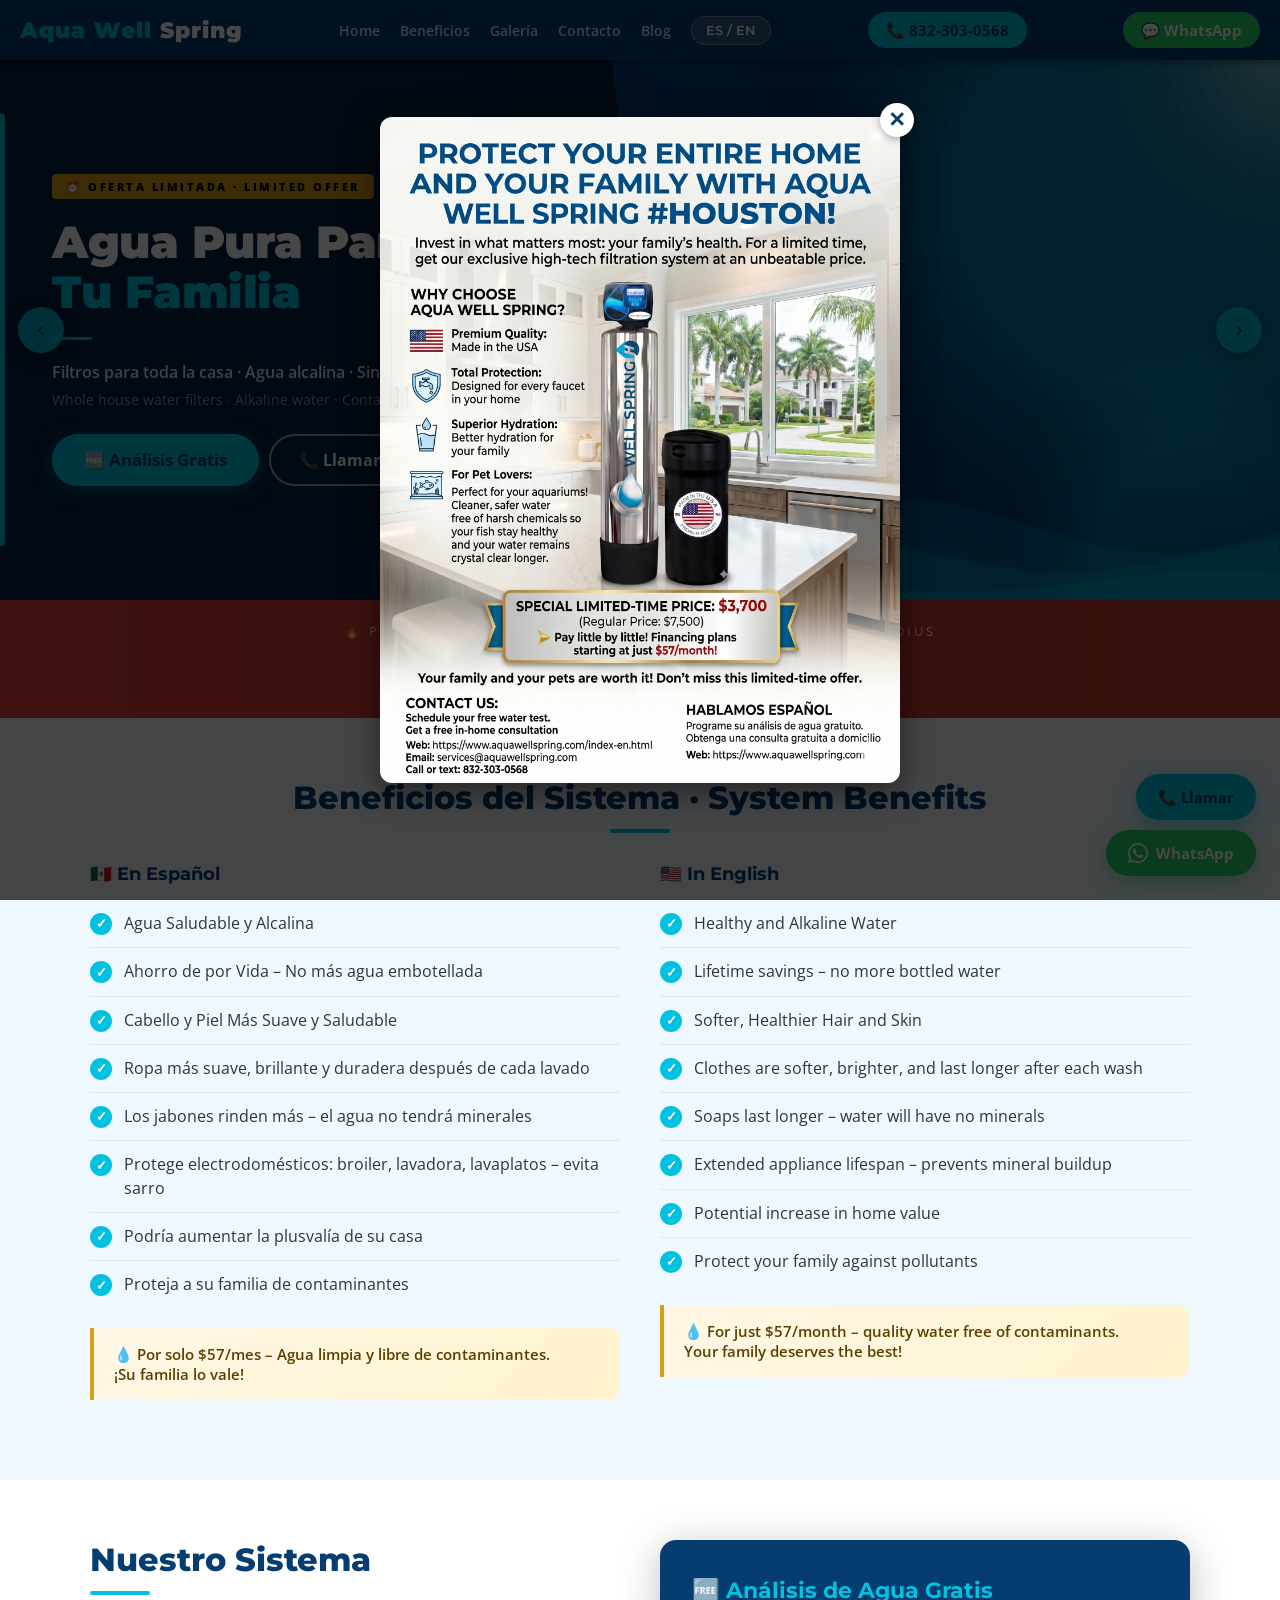
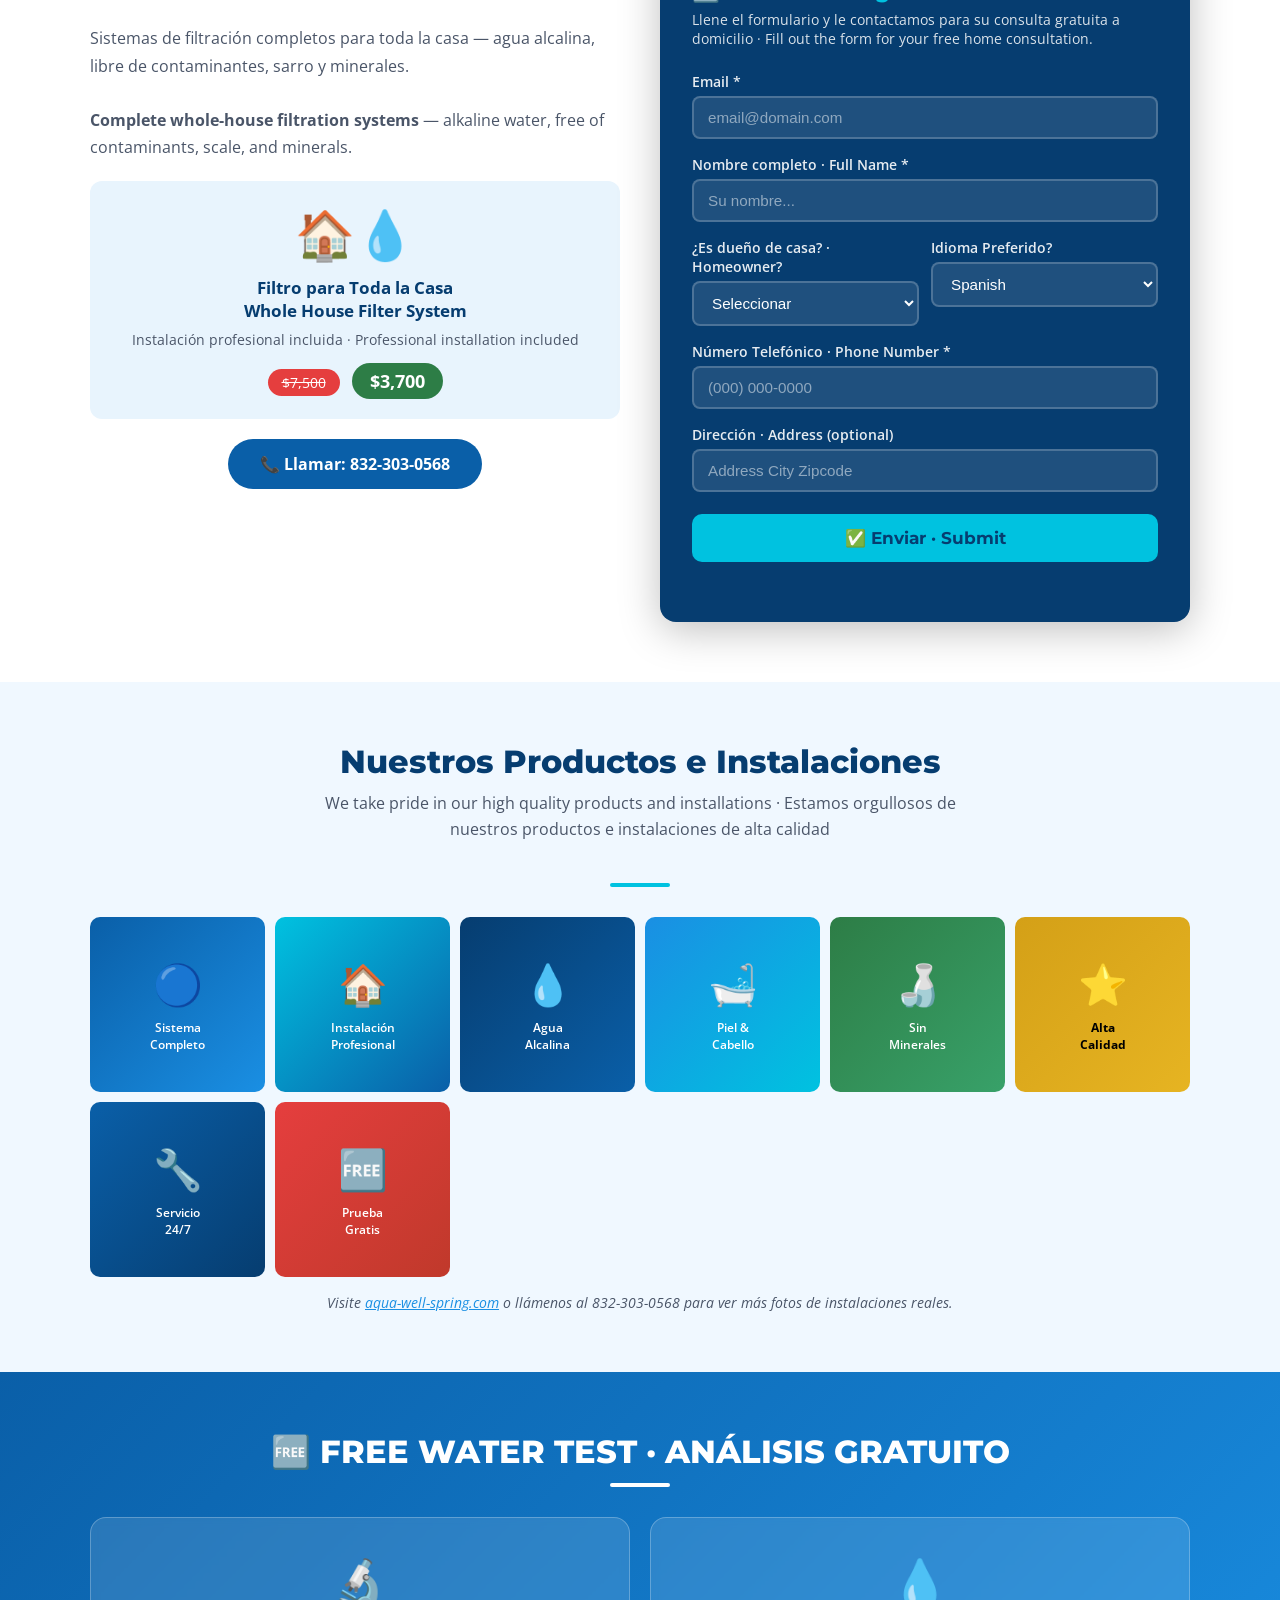
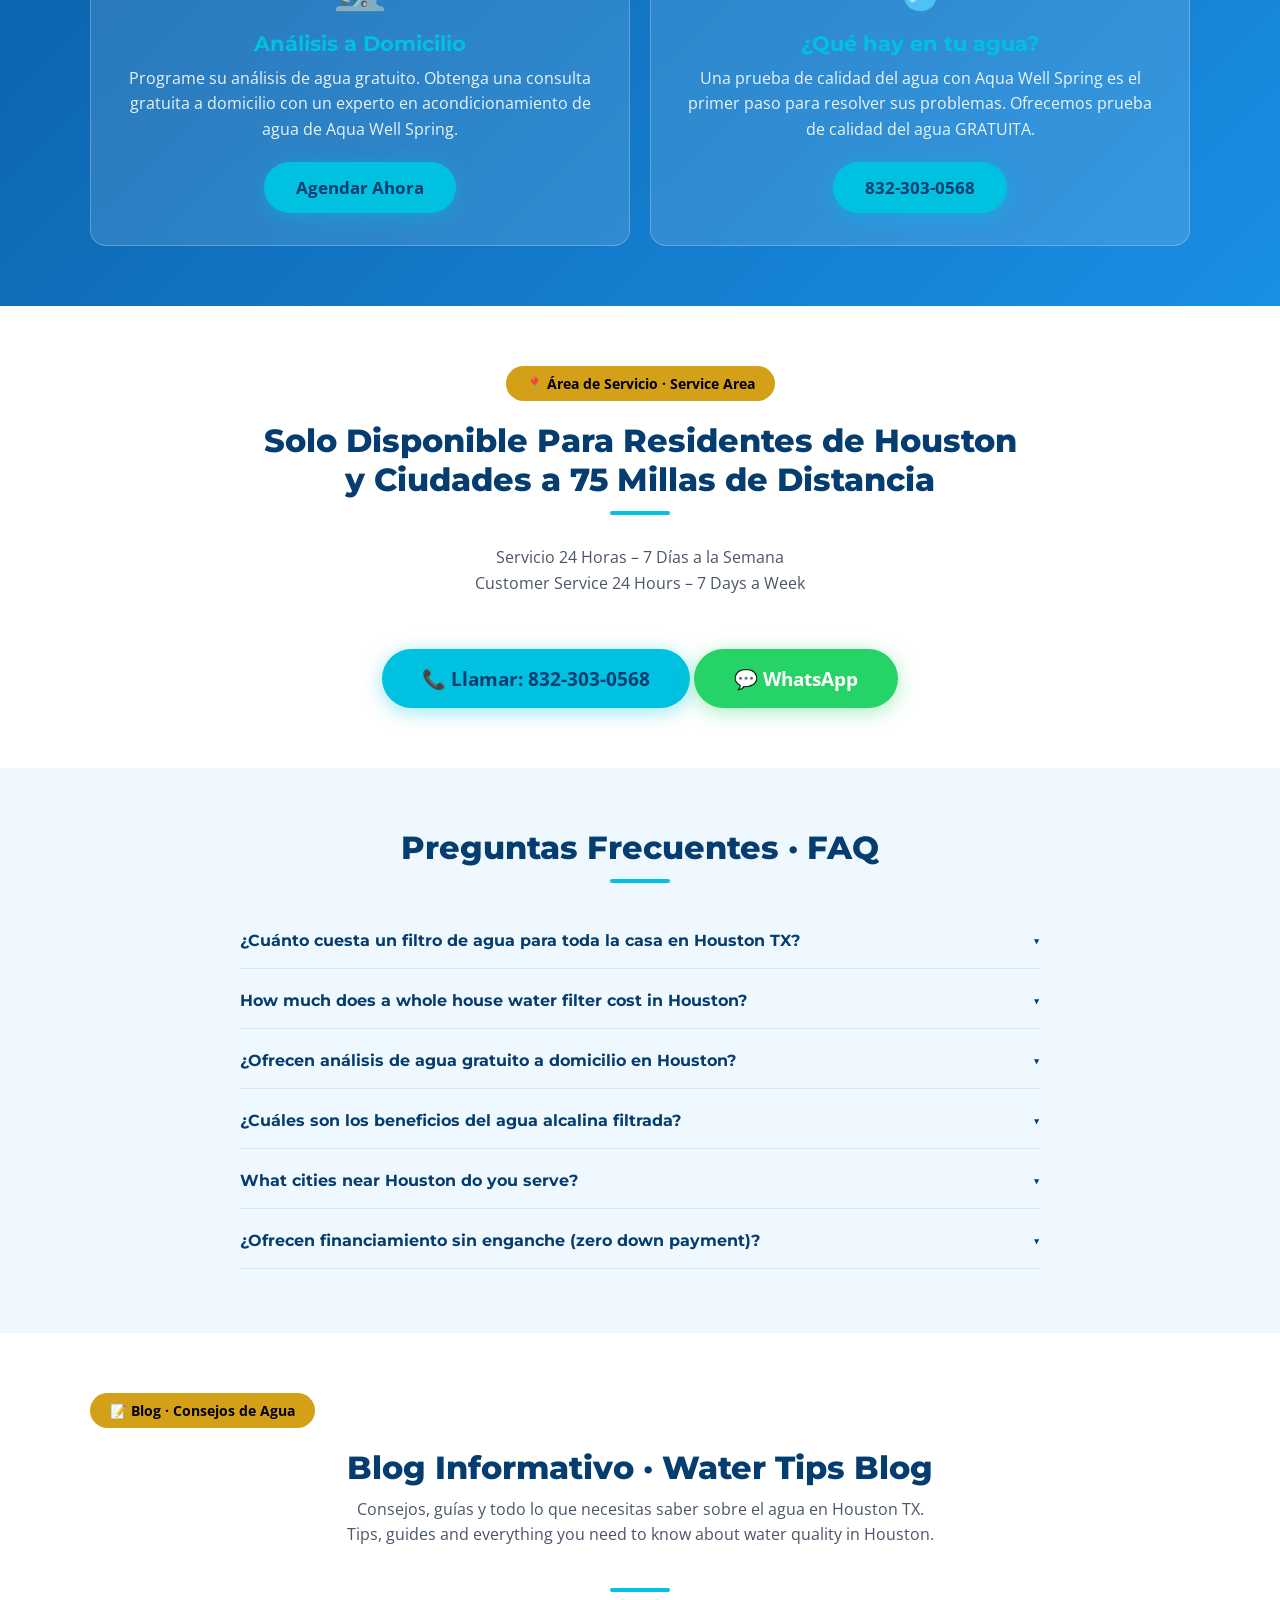
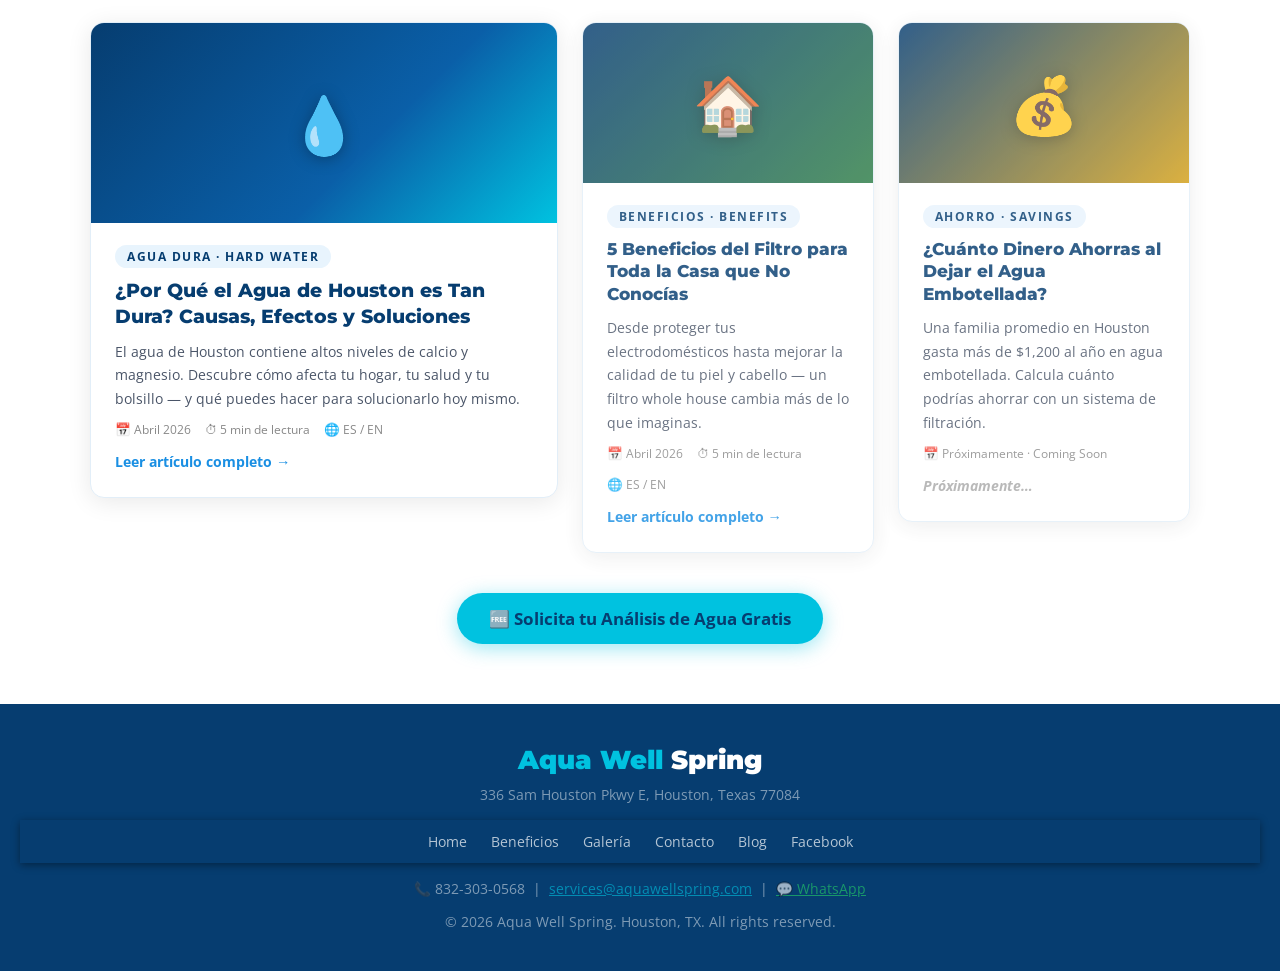
==== commit 0aa4c305: "Update index.html" ====
--- a/index.html
+++ b/index.html
@@ -1095,14 +1095,14 @@
 <div id="promoModal" style="display:none;position:fixed;inset:0;z-index:9999;background:rgba(0,0,0,.72);align-items:center;justify-content:center;padding:16px;">
   <div style="position:relative;max-width:520px;width:100%;animation:popIn .35s cubic-bezier(.175,.885,.32,1.275) both;">
     <button onclick="closePromo()" aria-label="Close" style="position:absolute;top:-14px;right:-14px;z-index:1;width:34px;height:34px;border-radius:50%;border:none;background:#fff;color:#063d70;font-size:1.3rem;font-weight:900;cursor:pointer;box-shadow:0 2px 8px rgba(0,0,0,.35);line-height:1;display:flex;align-items:center;justify-content:center;">✕</button>
-    <img src="Aqua_lastimage.png" alt="Limited Launch Offer – Aqua Wellspring" style="width:100%;border-radius:12px;display:block;box-shadow:0 8px 32px rgba(0,0,0,.5);">
+    <img src="Aqua_lastimage_0.png" alt="Limited Launch Offer – Aqua Wellspring" style="width:100%;border-radius:12px;display:block;box-shadow:0 8px 32px rgba(0,0,0,.5);">
   </div>
 </div>
 <style>
   @keyframes popIn{from{opacity:0;transform:scale(.85)}to{opacity:1;transform:scale(1)}}
 </style>
 <script>
-	/*
+	/* */
   (function(){
     if(!localStorage.getItem('aw_promo_seen_ES')){
       var modal = document.getElementById('promoModal');
@@ -1116,7 +1116,7 @@
   document.getElementById('promoModal').addEventListener('click',function(e){
     if(e.target===this){closePromo();}
   });
-  */
+ 
 	
 </script>
 
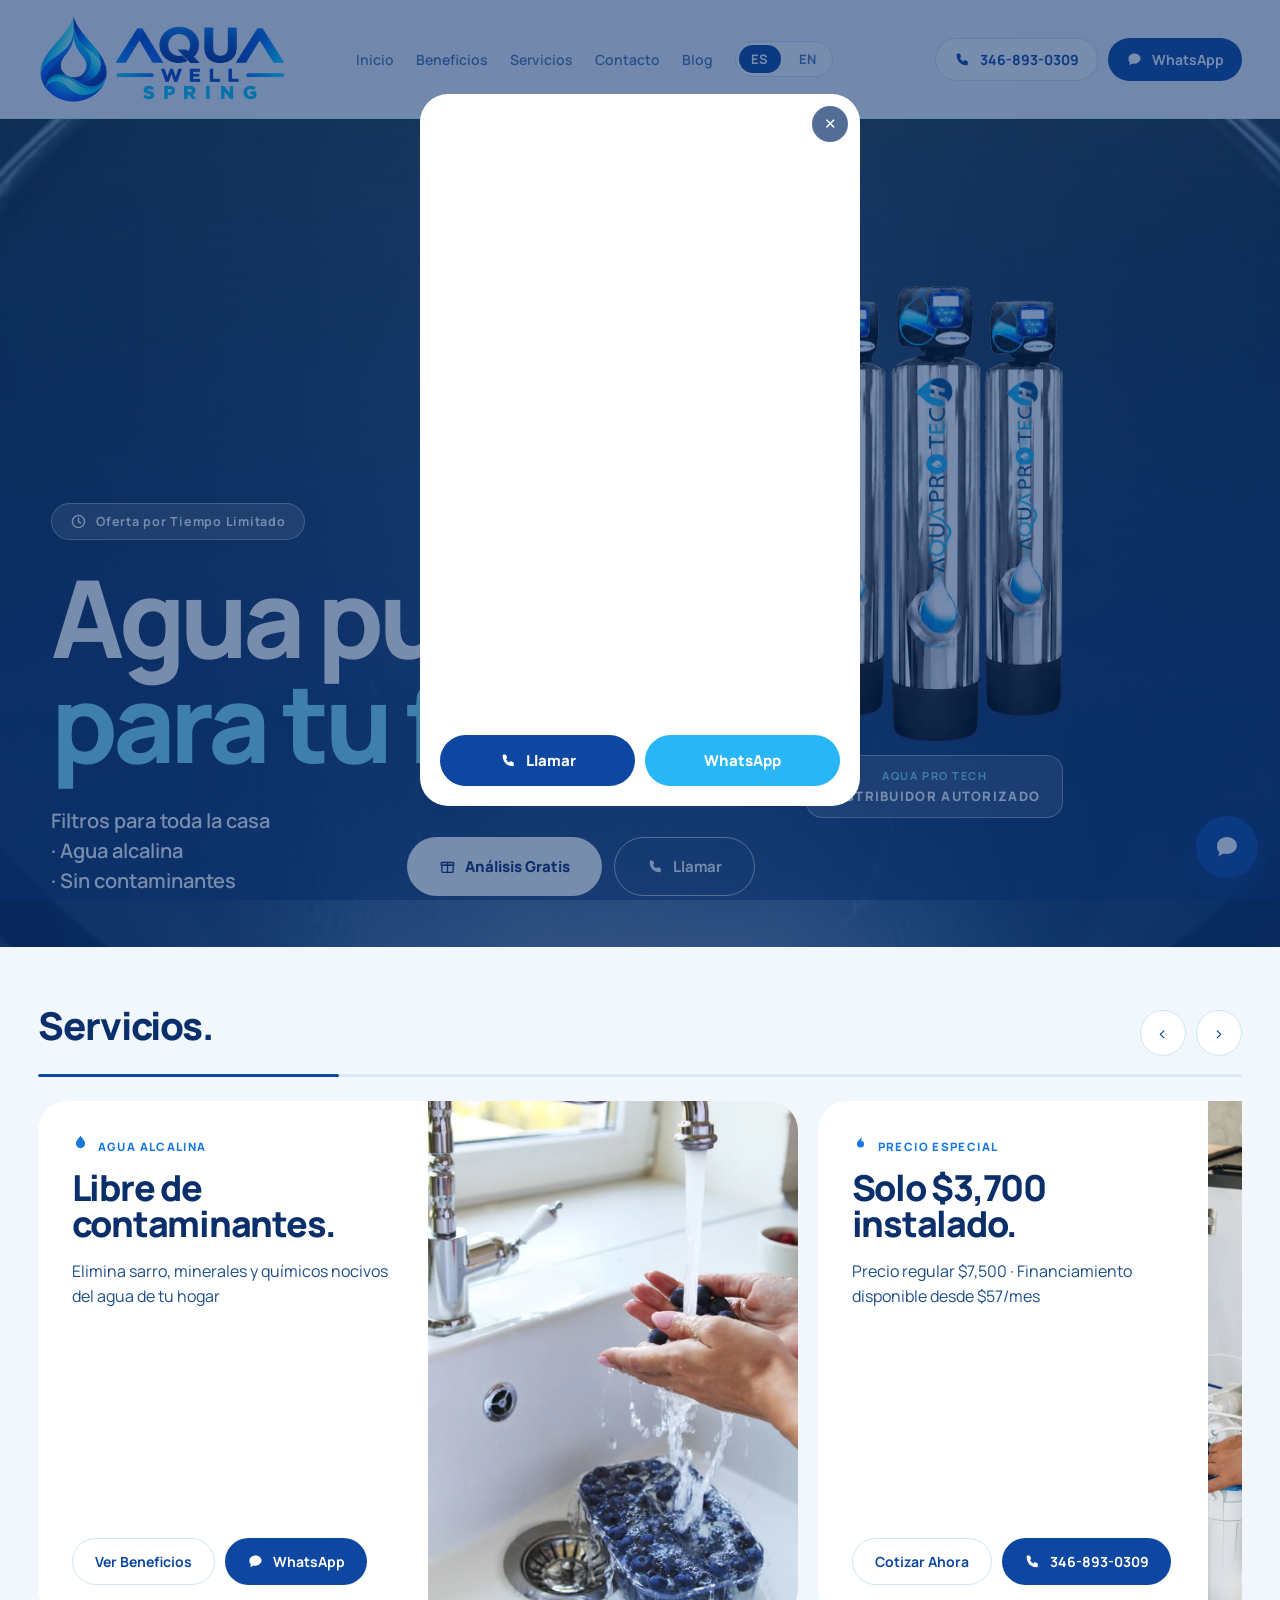
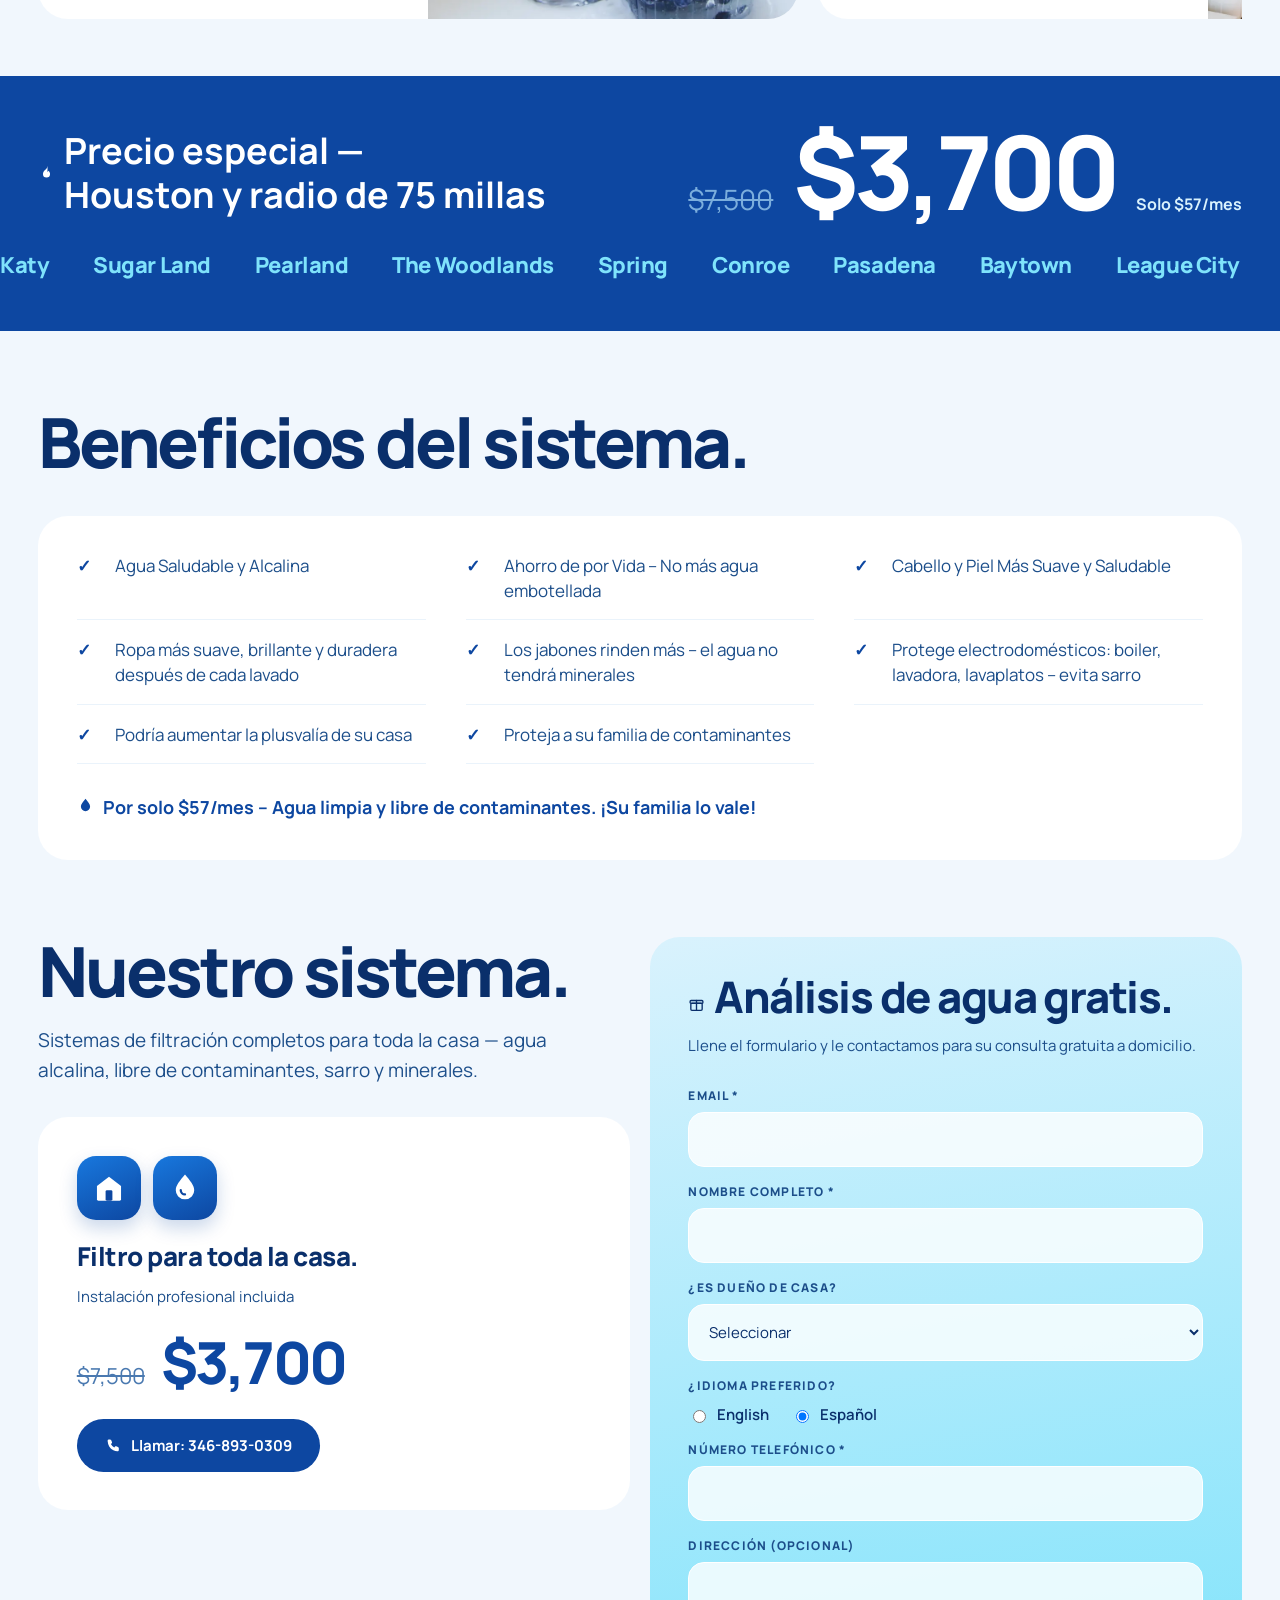
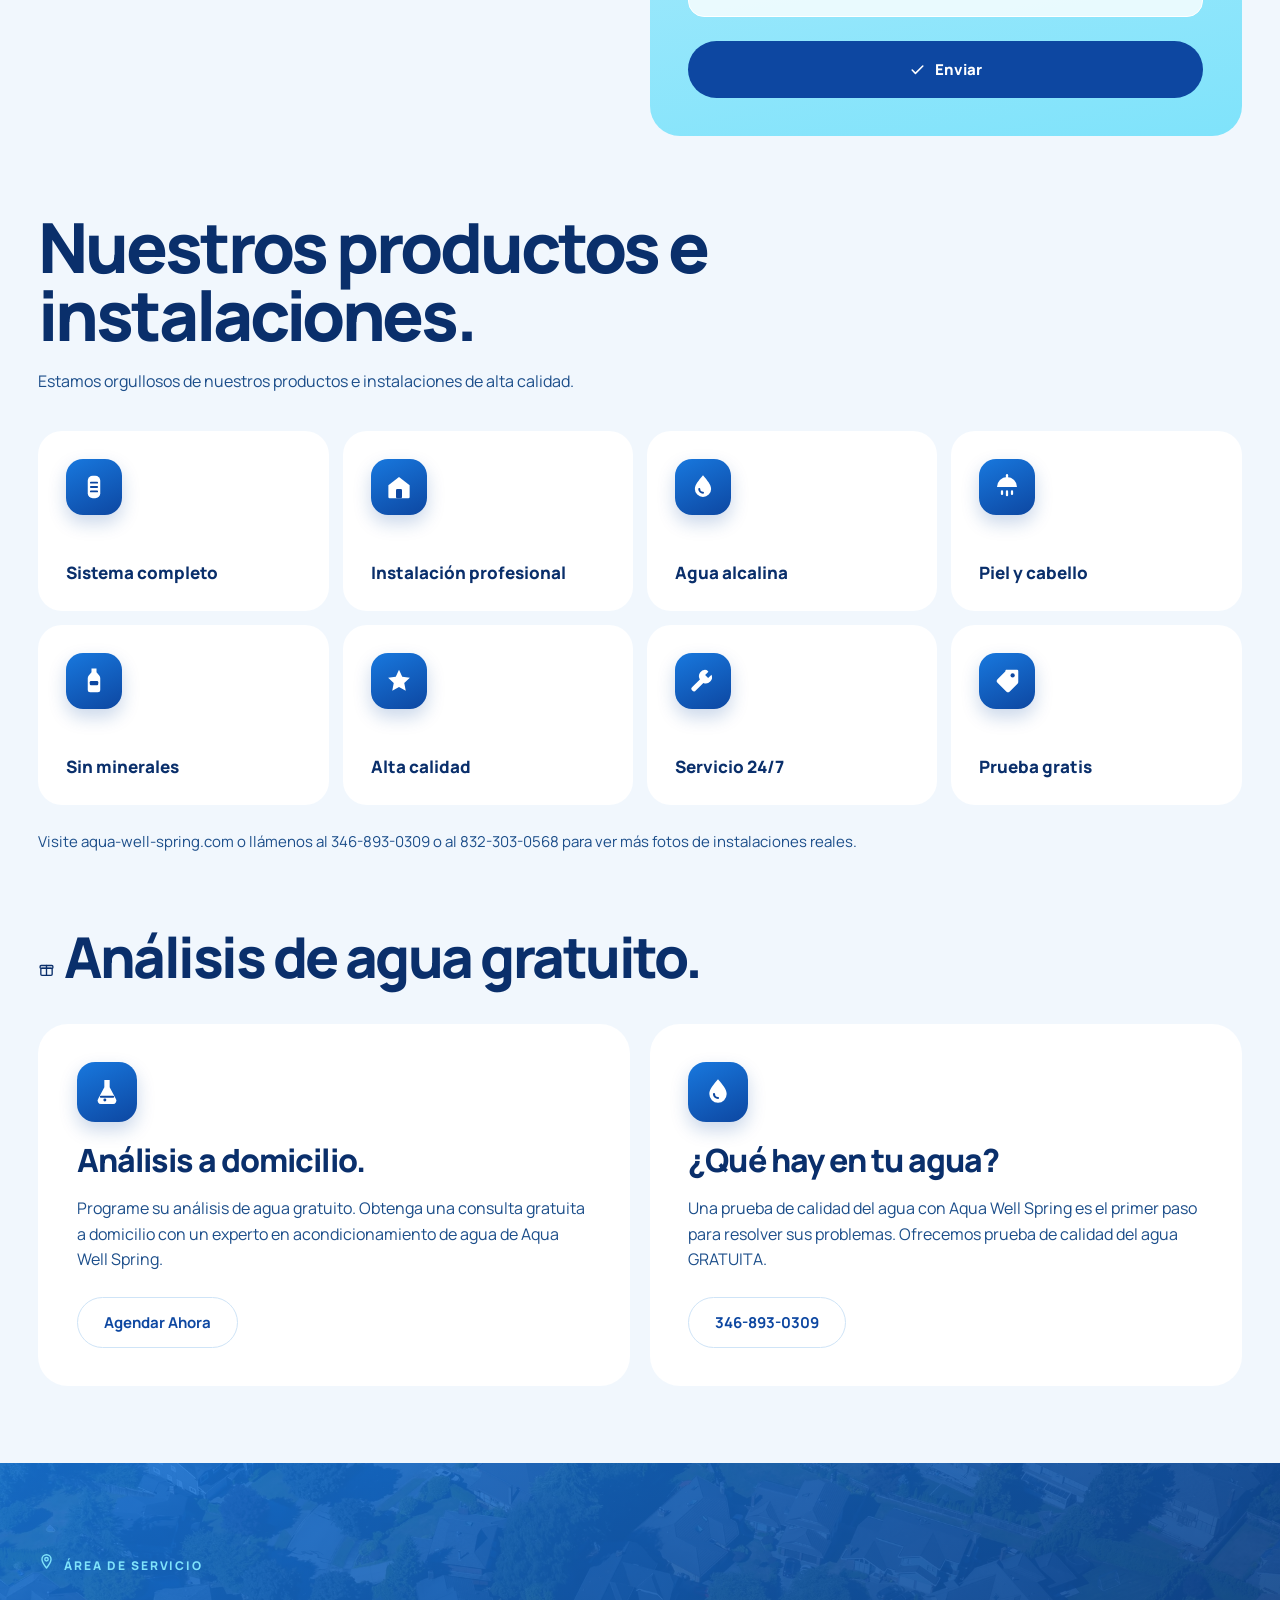
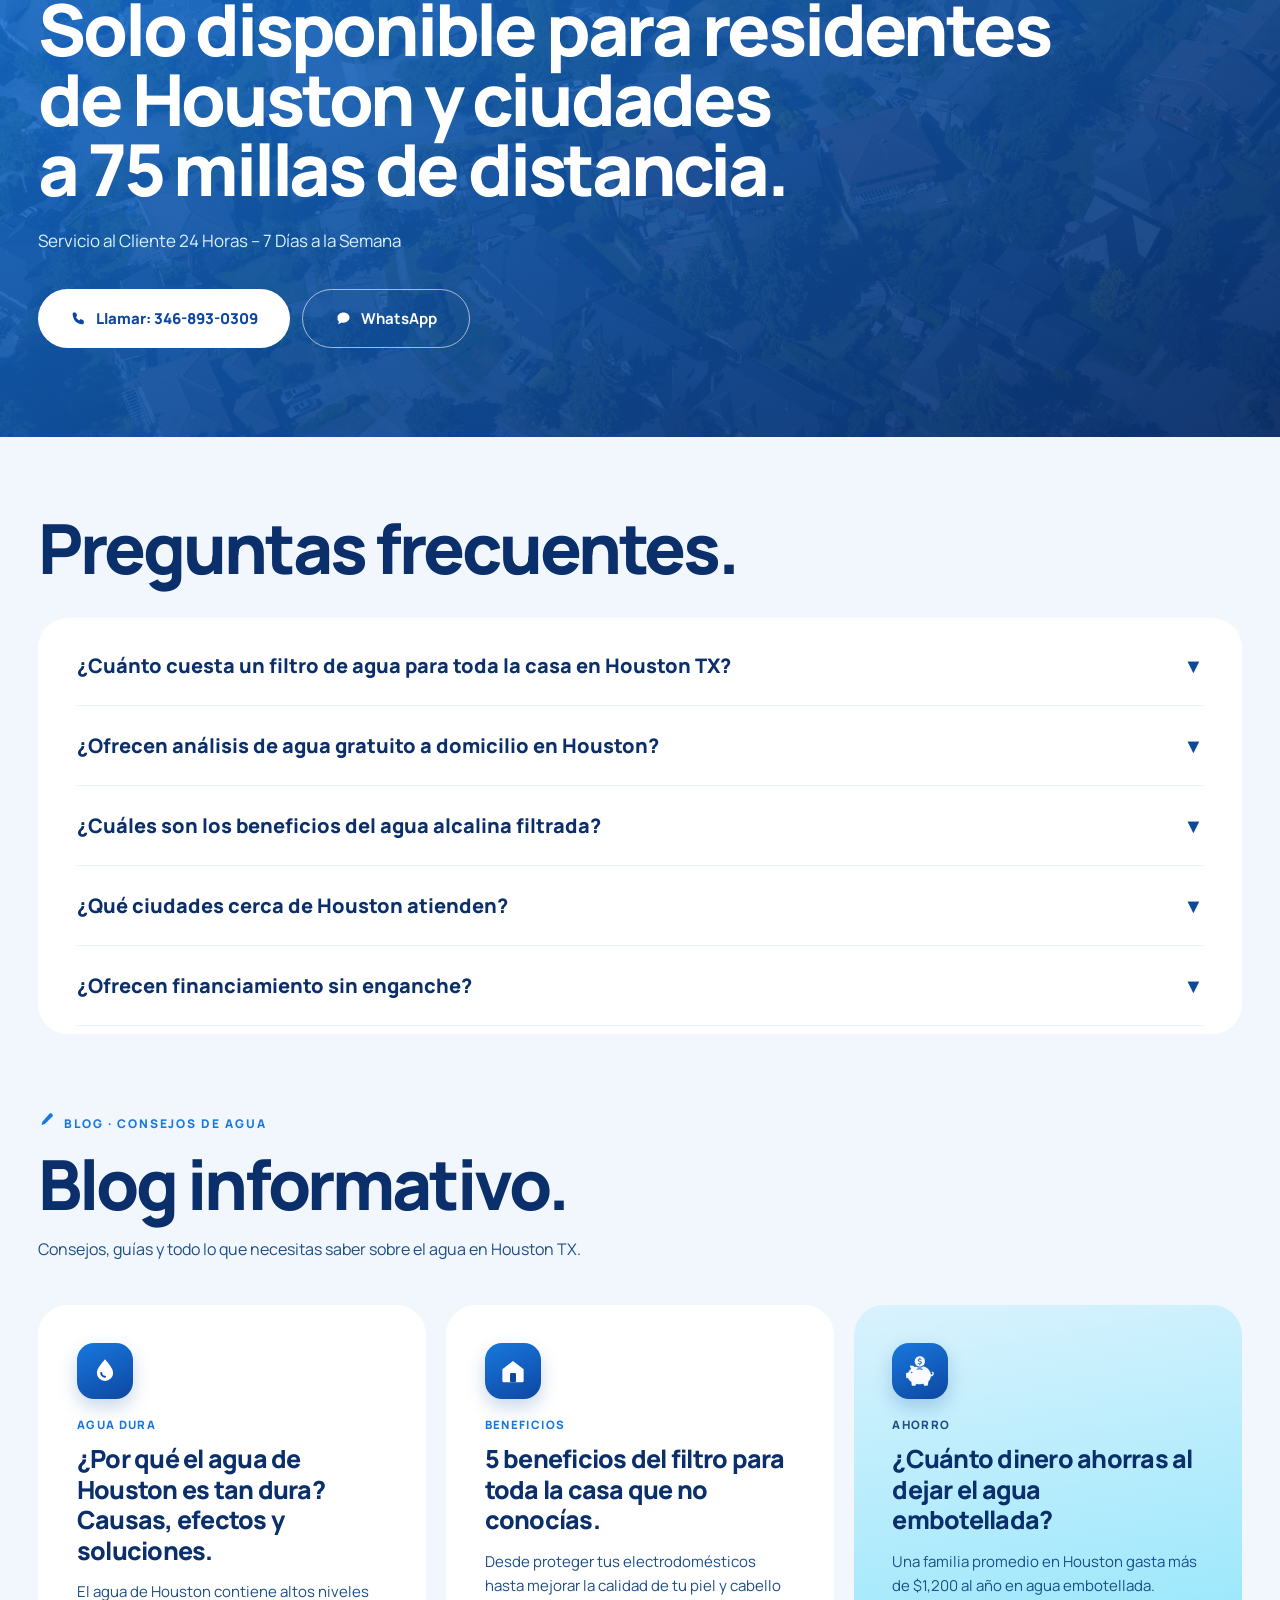
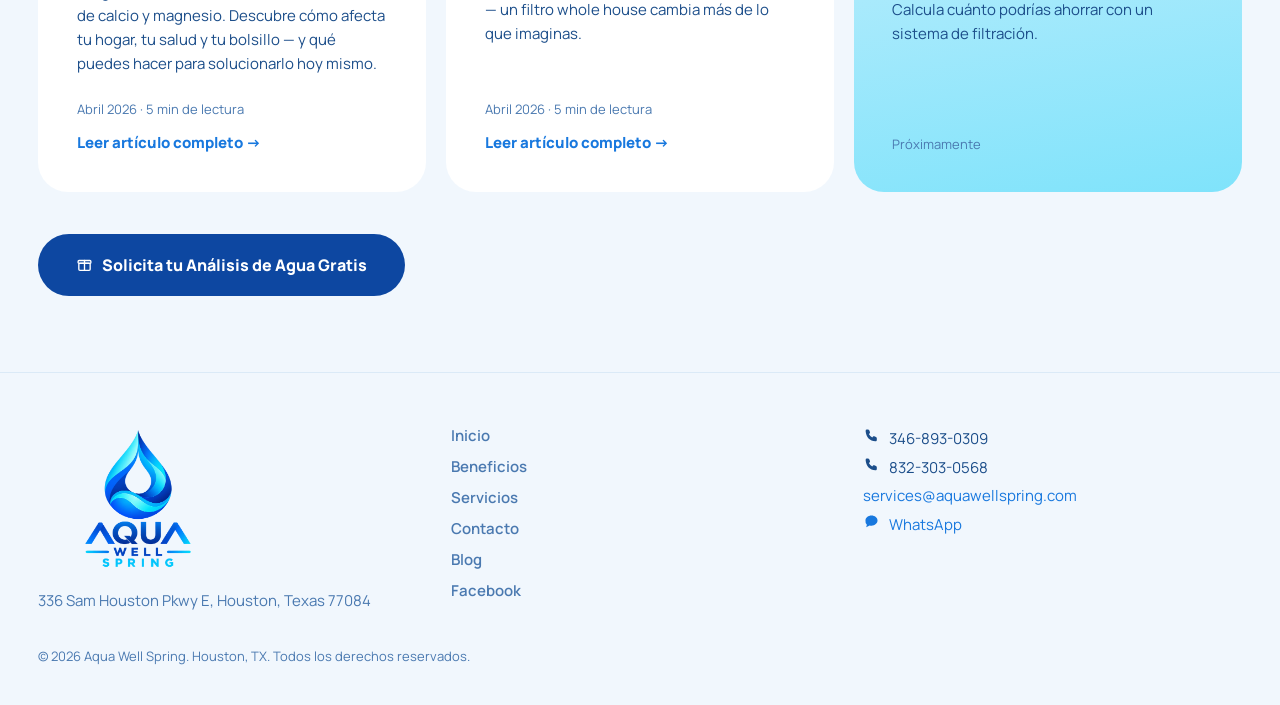
==== commit 5b4487c6: "Add files via upload" ====
--- a/index.html
+++ b/index.html
@@ -1,41 +1,28 @@
-<!DOCTYPE html>
-<html lang="es" prefix="og: https://ogp.me/ns#">
+<!doctype html>
+<html lang="es">
 <head>
-<meta charset="UTF-8">
-<meta name="viewport" content="width=device-width, initial-scale=1.0">
-
+<meta charset="utf-8">
+<meta name="viewport" content="width=device-width, initial-scale=1">
 <title>Aqua Well Spring | Filtros de Agua Houston TX</title>
 <meta name="description" content="Aqua Well Spring ofrece filtros de agua para toda la casa en Houston TX. Agua alcalina, libre de contaminantes.">
-<meta name="keywords" content="filtro de agua Houston, whole house water filter Houston TX, filtro agua alcalina Houston, water softener Houston Texas, purificador agua Houston, water filter Houston 77084, filtro agua Texas, aqua well spring, water conditioner Houston, hard water Houston, agua alcalina Houston, filtro toda la casa Houston">
-<meta name="author" content="Aqua Well Spring">
-<meta name="robots" content="index, follow, max-snippet:-1, max-image-preview:large, max-video-preview:-1">
-<meta name="googlebot" content="index, follow">
-  
-<link rel="canonical" href="https://www.aquawellspring.com/">
-
-<meta name="geo.region" content="US-TX">
-<meta name="geo.placename" content="Houston, Texas">
-<meta name="geo.position" content="29.7604;-95.3698">
-<meta name="ICBM" content="29.7604, -95.3698">
-
-<meta property="og:type" content="website">
-  
-<meta property="og:url" content="https://www.aquawellspring.com/">
-  
-<meta property="og:title" content="Aqua Well Spring – Filtros de Agua Houston TX | $3,700 Especial">
-<meta property="og:description" content="Filtros de agua para toda la casa en Houston TX. Agua alcalina, libre de contaminantes. Análisis de agua GRATIS a domicilio. ¡Solo $57/mes!">
-<meta property="og:image" content="https://www.aquawellspring.com/og-image.jpg">
-<meta property="og:image:width" content="1200">
-<meta property="og:image:height" content="630">
-<meta property="og:image:alt" content="Aqua Well Spring – Filtros de Agua Houston TX">
-<meta property="og:site_name" content="Aqua Well Spring">
-<meta property="og:locale" content="es_US">
-<meta property="og:locale:alternate" content="en_US">
-
-<meta name="twitter:card" content="summary_large_image">
-<meta name="twitter:title" content="Aqua Well Spring – Filtros de Agua Houston TX">
-<meta name="twitter:description" content="Filtros de agua para toda la casa en Houston TX. Agua alcalina, libre de contaminantes. Análisis GRATIS. ¡Solo $57/mes!">
-<meta name="twitter:image" content="https://www.aquawellspring.com/og-image.jpg">
+
+<!-- Mientras sea un preview privado. Al pasar a produccion, quitar esta linea. -->
+<meta name="robots" content="noindex, nofollow">
+
+<link rel="icon" href="favicon.ico" sizes="any">
+<link rel="icon" type="image/png" href="assets/favicon-32.png" sizes="32x32">
+<link rel="apple-touch-icon" href="assets/icon-180.png">
+
+<link rel="preconnect" href="https://fonts.googleapis.com">
+<link rel="preconnect" href="https://fonts.gstatic.com" crossorigin>
+<link href="https://fonts.googleapis.com/css2?family=Manrope:wght@400;500;600;700;800&display=swap" rel="stylesheet">
+
+<!-- El orden importa: base define lo global, components los elementos,
+     responsive ajusta por ancho y debe ir despues, animations es aparte. -->
+<link rel="stylesheet" href="css/base.css">
+<link rel="stylesheet" href="css/components.css">
+<link rel="stylesheet" href="css/animations.css">
+<link rel="stylesheet" href="css/responsive.css">
 
 <!-- Google tag (gtag.js) -->
 <script async src="https://www.googletagmanager.com/gtag/js?id=G-KNBWLH6W06"></script>
@@ -43,1151 +30,383 @@
   window.dataLayer = window.dataLayer || [];
   function gtag(){dataLayer.push(arguments);}
   gtag('js', new Date());
+
   gtag('config', 'G-KNBWLH6W06');
 </script>
-<!-- Google tag (gtag.js) -->
-<script async src="https://www.googletagmanager.com/gtag/js?id=G-DVB1QPXF6R">
-</script>
-<script>
-  window.dataLayer = window.dataLayer || [];
-  function gtag(){dataLayer.push(arguments);}
-  gtag('js', new Date());
-
-  gtag('config', 'G-DVB1QPXF6R');
-</script>	
-
-<script type="application/ld+json">
-{
-  "@context": "https://schema.org",
-  "@type": "LocalBusiness",
-  "@id": "https://www.aquawellspring.com/#business",
-  "name": "Aqua Well Spring",
-  "description": "Whole house water filtration and softener systems in Houston TX. Alkaline water, contaminant-free. Free water quality analysis.",
-  "url": "https://www.aquawellspring.com",
-  "telephone": "+1-832-303-0568",
-  "email": "services@aquawellspring.com",
-  "image": "https://www.aquawellspring.com/og-image.jpg",
-  "priceRange": "$$",
-  "currenciesAccepted": "USD",
-  "paymentAccepted": "Cash, Credit Card, Financing",
-  "openingHours": "Mo-Su 00:00-24:00",
-  "address": {
-    "@type": "PostalAddress",
-    "streetAddress": "336 Sam Houston Pkwy E",
-    "addressLocality": "Houston",
-    "addressRegion": "TX",
-    "postalCode": "77084",
-    "addressCountry": "US"
-  },
-  "geo": {
-    "@type": "GeoCoordinates",
-    "latitude": 29.7604,
-    "longitude": -95.3698
-  },
-  "areaServed": [
-    { "@type": "City", "name": "Houston" },
-    { "@type": "City", "name": "Katy" },
-    { "@type": "City", "name": "Sugar Land" },
-    { "@type": "City", "name": "Pearland" },
-    { "@type": "City", "name": "The Woodlands" },
-    { "@type": "City", "name": "Pasadena" },
-    { "@type": "City", "name": "Baytown" },
-    { "@type": "City", "name": "League City" }
-  ],
-  "serviceArea": {
-    "@type": "GeoCircle",
-    "geoMidpoint": {
-      "@type": "GeoCoordinates",
-      "latitude": 29.7604,
-      "longitude": -95.3698
-    },
-    "geoRadius": "120000"
-  },
-  "hasOfferCatalog": {
-    "@type": "OfferCatalog",
-    "name": "Water Filtration Systems",
-    "itemListElement": [
-      {
-        "@type": "Offer",
-        "itemOffered": {
-          "@type": "Service",
-          "name": "Whole House Water Filter System",
-          "description": "Complete whole house water filtration and softener system. Alkaline water, removes contaminants, minerals, and scale."
-        },
-        "price": "3700",
-        "priceCurrency": "USD",
-        "priceValidUntil": "2026-12-31",
-        "availability": "https://schema.org/InStock"
-      },
-      {
-        "@type": "Offer",
-        "itemOffered": {
-          "@type": "Service",
-          "name": "Free Water Quality Analysis",
-          "description": "Free in-home water quality test and consultation."
-        },
-        "price": "0",
-        "priceCurrency": "USD"
-      }
-    ]
-  },
-  "sameAs": [
-    "https://www.facebook.com/aquawellspring"
-  ],
-  "contactPoint": [
-    {
-      "@type": "ContactPoint",
-      "telephone": "+1-832-303-0568",
-      "contactType": "customer service",
-      "availableLanguage": ["English", "Spanish"],
-      "hoursAvailable": "Mo-Su 00:00-24:00"
-    }
-  ]
-}
-</script>
-
-<script type="application/ld+json">
-{
-  "@context": "https://schema.org",
-  "@type": "FAQPage",
-  "mainEntity": [
-    {
-      "@type": "Question",
-      "name": "¿Cuánto cuesta un filtro de agua para toda la casa en Houston?",
-      "acceptedAnswer": {
-        "@type": "Answer",
-        "text": "Aqua Well Spring ofrece sistemas completos de filtración para toda la casa por solo $3,700 (precio especial por tiempo limitado, regular $7,500). También disponible por $57 al mes con financiamiento."
-      }
-    },
-    {
-      "@type": "Question",
-      "name": "How much does a whole house water filter cost in Houston TX?",
-      "acceptedAnswer": {
-        "@type": "Answer",
-        "text": "Aqua Well Spring offers complete whole house water filtration systems for just $3,700 (limited time special price, regular $7,500). Also available for $57/month with financing."
-      }
-    },
-    {
-      "@type": "Question",
-      "name": "¿Ofrecen análisis de agua gratuito en Houston?",
-      "acceptedAnswer": {
-        "@type": "Answer",
-        "text": "Sí, Aqua Well Spring ofrece análisis de calidad del agua GRATUITO a domicilio en Houston y ciudades dentro de 75 millas. Llame al 832-303-0568 o envíe un mensaje por WhatsApp."
-      }
-    },
-    {
-      "@type": "Question",
-      "name": "What areas do you serve in the Houston area?",
-      "acceptedAnswer": {
-        "@type": "Answer",
-        "text": "Aqua Well Spring serves Houston and all cities within a 75-mile radius, including Katy, Sugar Land, Pearland, The Woodlands, Pasadena, Baytown, and League City."
-      }
-    }
-  ]
-}
-</script>
-
-<script type="application/ld+json">
-{
-  "@context": "https://schema.org",
-  "@type": "BreadcrumbList",
-  "itemListElement": [
-    {
-      "@type": "ListItem",
-      "position": 1,
-      "name": "Home",
-      "item": "https://www.aquawellspring.com/"
-    }
-  ]
-}
-</script>
-
-<link rel="preconnect" href="https://fonts.googleapis.com">
-<link rel="preconnect" href="https://fonts.gstatic.com" crossorigin>
-<link href="https://fonts.googleapis.com/css2?family=Montserrat:wght@400;600;700;900&family=Open+Sans:wght@400;600&display=swap" rel="stylesheet">
-<style>
-  :root {
-    --blue: #0a5fa8;
-    --blue-dark: #063d70;
-    --blue-light: #1a8fe3;
-    --cyan: #00c2e0;
-    --white: #ffffff;
-    --off-white: #f0f8ff;
-    --gray: #4a5568;
-    --gray-light: #e8f4fd;
-    --red: #e53e3e;
-    --green: #2d7d46;
-    --gold: #d4a017;
-  }
-
-  * { box-sizing: border-box; margin: 0; padding: 0; }
-
-  body {
-    font-family: 'Open Sans', sans-serif;
-    color: #222;
-    background: #fff;
-  }
-
-  h1,h2,h3,h4 { font-family: 'Montserrat', sans-serif; }
-
-  /* ── NAV ── */
-  nav {
-    background: var(--blue-dark);
-    padding: 12px 20px;
-    display: flex;
-    align-items: center;
-    justify-content: space-between;
-    flex-wrap: wrap;
-    gap: 10px;
-    position: sticky;
-    top: 0;
-    z-index: 100;
-    box-shadow: 0 2px 8px rgba(0,0,0,.4);
-  }
-  .nav-logo {
-    font-family: 'Montserrat', sans-serif;
-    font-weight: 900;
-    font-size: 1.4rem;
-    color: var(--cyan);
-    letter-spacing: 1px;
-  }
-  .nav-logo span { color: #fff; }
-  .nav-links { display: flex; align-items: center; gap: 20px; flex-wrap: wrap; }
-  .nav-links a { color: #cce6ff; text-decoration: none; font-size: .9rem; font-weight: 600; transition: color .2s; }
-  .nav-links a:hover { color: var(--cyan); }
-  .nav-phone {
-    background: var(--cyan);
-    color: var(--blue-dark);
-    padding: 8px 18px;
-    border-radius: 30px;
-    font-weight: 700;
-    font-size: .95rem;
-    text-decoration: none;
-    transition: background .2s;
-  }
-  .nav-phone:hover { background: #fff; }
-
-  /* ── HERO CAROUSEL ── */
-  .hero-carousel {
-    position: relative;
-    width: 100%;
-    height: 540px;
-    overflow: hidden;
-    background: var(--blue-dark);
-  }
-  @media(max-width:768px) { .hero-carousel { height: 420px; } }
-  @media(max-width:480px) { .hero-carousel { height: 340px; } }
-
-  .carousel-track {
-    display: flex;
-    width: 500%;
-    height: 100%;
-    transition: transform 0.7s cubic-bezier(0.77,0,0.18,1);
-  }
-  .carousel-slide {
-    width: 20%;
-    height: 100%;
-    position: relative;
-    flex-shrink: 0;
-  }
-  .carousel-slide img {
-    width: 100%;
-    height: 100%;
-    object-fit: cover;
-    object-position: center top;
-    display: block;
-  }
-  /* Clean content panel - solid dark left block, fades right */
-  .slide-overlay {
-    position: absolute;
-    inset: 0;
-    display: flex;
-    align-items: stretch;
-  }
-
-  /* The solid text panel on the left */
-  .slide-content {
-    width: 52%;
-    background: rgba(4, 28, 60, 0.93);
-    display: flex;
-    flex-direction: column;
-    justify-content: center;
-    padding: 48px 52px;
-    position: relative;
-    clip-path: polygon(0 0, 92% 0, 100% 100%, 0 100%);
-  }
-  /* Cyan left border accent */
-  .slide-content::before {
-    content: '';
-    position: absolute;
-    left: 0; top: 10%; bottom: 10%;
-    width: 5px;
-    background: var(--cyan);
-    border-radius: 0 3px 3px 0;
-  }
-
-  @media(max-width:900px) {
-    .slide-content {
-      width: 70%;
-      padding: 32px 32px;
-      clip-path: polygon(0 0, 94% 0, 100% 100%, 0 100%);
-    }
-  }
-  @media(max-width:600px) {
-    .slide-content {
-      width: 100%;
-      clip-path: none;
-      background: rgba(4, 28, 60, 0.88);
-      padding: 28px 24px;
-      justify-content: flex-end;
-    }
-  }
-
-  .slide-badge {
-    display: inline-flex;
-    align-items: center;
-    gap: 6px;
-    background: var(--gold);
-    color: #000;
-    font-weight: 800;
-    font-size: .68rem;
-    letter-spacing: 2.5px;
-    padding: 5px 14px;
-    border-radius: 4px;
-    margin-bottom: 18px;
-    text-transform: uppercase;
-    width: fit-content;
-  }
-
-  .slide-title {
-    font-family: 'Montserrat', sans-serif;
-    font-size: clamp(1.7rem, 3.5vw, 2.8rem);
-    font-weight: 900;
-    line-height: 1.12;
-    color: #fff;
-    margin-bottom: 6px;
-    letter-spacing: -0.5px;
-  }
-  .slide-title .accent { color: var(--cyan); }
-
-  .slide-sub-es {
-    font-size: clamp(.88rem, 1.5vw, 1rem);
-    color: rgba(255,255,255,.9);
-    line-height: 1.55;
-    margin-bottom: 4px;
-    font-weight: 600;
-  }
-  .slide-sub-en {
-    font-size: clamp(.78rem, 1.2vw, .88rem);
-    color: rgba(180,220,255,.7);
-    line-height: 1.5;
-    margin-bottom: 24px;
-  }
-
-  .slide-divider {
-    width: 40px;
-    height: 3px;
-    background: var(--cyan);
-    border-radius: 2px;
-    margin: 14px 0 20px;
-  }
-
-  .hero-cta-group {
-    display: flex;
-    gap: 10px;
-    flex-wrap: wrap;
-  }
-
-  .carousel-btn {
-    position: absolute;
-    top: 50%;
-    transform: translateY(-50%);
-    background: rgba(0,194,224,.85);
-    color: var(--blue-dark);
-    border: none;
-    width: 46px;
-    height: 46px;
-    border-radius: 50%;
-    font-size: 1.4rem;
-    cursor: pointer;
-    z-index: 10;
-    display: flex;
-    align-items: center;
-    justify-content: center;
-    transition: background .2s, transform .2s;
-    box-shadow: 0 4px 16px rgba(0,0,0,.3);
-    line-height: 1;
-  }
-  .carousel-btn:hover { background: #fff; transform: translateY(-50%) scale(1.1); }
-  .carousel-btn.prev { left: 18px; }
-  .carousel-btn.next { right: 18px; }
-
-  .carousel-dots {
-    position: absolute;
-    bottom: 18px;
-    left: 50%;
-    transform: translateX(-50%);
-    display: flex;
-    gap: 9px;
-    z-index: 10;
-  }
-  .carousel-dot {
-    width: 10px;
-    height: 10px;
-    border-radius: 50%;
-    background: rgba(255,255,255,.45);
-    border: none;
-    cursor: pointer;
-    transition: background .3s, transform .3s;
-    padding: 0;
-  }
-  .carousel-dot.active { background: var(--cyan); transform: scale(1.35); }
-
-  /* ── BUTTONS ── */
-  .btn-primary {
-    background: var(--cyan);
-    color: var(--blue-dark);
-    padding: 14px 32px;
-    border-radius: 40px;
-    font-weight: 700;
-    font-size: 1.05rem;
-    text-decoration: none;
-    display: inline-block;
-    transition: transform .2s, box-shadow .2s;
-    box-shadow: 0 4px 20px rgba(0,194,224,.4);
-  }
-  .btn-primary:hover { transform: translateY(-2px); box-shadow: 0 8px 30px rgba(0,194,224,.5); }
-  .btn-outline {
-    border: 2px solid rgba(255,255,255,.6);
-    color: #fff;
-    padding: 13px 28px;
-    border-radius: 40px;
-    font-weight: 700;
-    font-size: 1rem;
-    text-decoration: none;
-    display: inline-block;
-    transition: background .2s;
-  }
-  .btn-outline:hover { background: rgba(255,255,255,.1); }
-
-  /* ── PRICE BANNER ── */
-  .price-banner {
-    background: linear-gradient(90deg, var(--red), #c0392b);
-    color: #fff;
-    text-align: center;
-    padding: 22px 20px;
-  }
-  .price-banner .label {
-    font-size: .8rem;
-    letter-spacing: 3px;
-    text-transform: uppercase;
-    opacity: .9;
-    margin-bottom: 6px;
-  }
-  .price-row { display: flex; align-items: center; justify-content: center; gap: 20px; flex-wrap: wrap; }
-  .price-old { font-size: 1.5rem; text-decoration: line-through; opacity: .65; font-weight: 600; }
-  .price-new { font-size: 2.6rem; font-weight: 900; font-family: 'Montserrat', sans-serif; text-shadow: 0 2px 8px rgba(0,0,0,.3); }
-  .price-monthly { font-size: 1rem; background: rgba(255,255,255,.2); padding: 6px 16px; border-radius: 20px; font-weight: 600; }
-
-  /* ── SECTIONS ── */
-  .section { padding: 60px 20px; }
-  .section-inner { max-width: 1100px; margin: 0 auto; }
-  .section-title { font-size: clamp(1.4rem, 3vw, 2rem); font-weight: 800; text-align: center; color: var(--blue-dark); margin-bottom: 10px; }
-  .section-subtitle { text-align: center; color: var(--gray); font-size: 1rem; max-width: 680px; margin: 0 auto 40px; line-height: 1.6; }
-  .divider { width: 60px; height: 4px; background: var(--cyan); border-radius: 2px; margin: 12px auto 30px; }
-
-  .two-col { display: grid; grid-template-columns: 1fr 1fr; gap: 40px; align-items: start; }
-  @media(max-width:768px){ .two-col { grid-template-columns: 1fr; } }
-
-  /* ── BENEFITS ── */
-  .benefits-section { background: var(--off-white); }
-  .benefits-list { list-style: none; padding: 0; }
-  .benefits-list li { display: flex; align-items: flex-start; gap: 12px; padding: 12px 0; border-bottom: 1px solid #d9edf7; font-size: .97rem; line-height: 1.5; color: #333; }
-  .benefits-list li:last-child { border-bottom: none; }
-  .check { width: 22px; height: 22px; min-width: 22px; background: var(--cyan); border-radius: 50%; display: flex; align-items: center; justify-content: center; color: #fff; font-size: .8rem; font-weight: 700; margin-top: 1px; }
-
-  /* ── FORM ── */
-  .form-card { background: var(--blue-dark); color: #fff; border-radius: 16px; padding: 36px 32px; box-shadow: 0 8px 40px rgba(0,0,0,.25); }
-  .form-card h3 { font-size: 1.4rem; margin-bottom: 6px; color: var(--cyan); }
-  .form-card p { font-size: .9rem; opacity: .85; margin-bottom: 24px; }
-  .form-group { margin-bottom: 16px; }
-  .form-group label { display: block; font-size: .85rem; font-weight: 600; margin-bottom: 5px; opacity: .9; }
-  .form-group input, .form-group select { width: 100%; padding: 11px 14px; border-radius: 8px; border: 2px solid rgba(255,255,255,.2); background: rgba(255,255,255,.1); color: #fff; font-size: .95rem; outline: none; transition: border-color .2s; }
-  .form-group input::placeholder { color: rgba(255,255,255,.5); }
-  .form-group input:focus, .form-group select:focus { border-color: var(--cyan); }
-  .form-group select option { color: #000; }
-  .form-row { display: grid; grid-template-columns: 1fr 1fr; gap: 12px; }
-  .btn-submit { width: 100%; background: var(--cyan); color: var(--blue-dark); border: none; padding: 14px; border-radius: 10px; font-weight: 700; font-size: 1.05rem; cursor: pointer; margin-top: 6px; transition: background .2s, transform .2s; font-family: 'Montserrat', sans-serif; }
-  .btn-submit:hover { background: #fff; transform: translateY(-1px); }
-
-  /* ── GALLERY ── */
-  .gallery-grid { display: grid; grid-template-columns: repeat(auto-fill, minmax(160px, 1fr)); gap: 10px; }
-
-  /* ── FREE TEST ── */
-  .free-test { background: linear-gradient(135deg, var(--blue) 0%, var(--blue-light) 100%); color: #fff; }
-  .free-test .section-title { color: #fff; }
-  .free-test .section-subtitle { color: rgba(255,255,255,.85); }
-  .free-test-card { background: rgba(255,255,255,.12); border: 1px solid rgba(255,255,255,.25); border-radius: 16px; padding: 32px; text-align: center; backdrop-filter: blur(4px); }
-  .free-test-card .icon { font-size: 3rem; margin-bottom: 16px; }
-  .free-test-card h3 { font-size: 1.3rem; margin-bottom: 10px; color: var(--cyan); }
-  .free-test-card p { opacity: .9; line-height: 1.6; margin-bottom: 20px; }
-  .free-cards { display: grid; grid-template-columns: repeat(auto-fit, minmax(250px, 1fr)); gap: 20px; }
-
-  /* ── SERVICE AREA ── */
-  .area-badge { display: inline-block; background: var(--gold); color: #000; font-weight: 700; font-size: .85rem; padding: 8px 20px; border-radius: 30px; margin-bottom: 20px; }
-
-  /* ── FOOTER ── */
-  footer { background: var(--blue-dark); color: rgba(255,255,255,.8); text-align: center; padding: 40px 20px; }
-  footer .footer-logo { font-family: 'Montserrat', sans-serif; font-weight: 900; font-size: 1.6rem; color: var(--cyan); margin-bottom: 10px; }
-  footer .footer-logo span { color: #fff; }
-  footer nav { margin: 16px 0; display: flex; justify-content: center; gap: 24px; flex-wrap: wrap; }
-  footer nav a { color: rgba(255,255,255,.7); text-decoration: none; font-size: .9rem; }
-  footer nav a:hover { color: var(--cyan); }
-  footer p { font-size: .85rem; opacity: .6; }
-
-  /* ── FLOATING CTA ── */
-  .float-cta-group { position: fixed; bottom: 24px; right: 24px; display: flex; flex-direction: column; gap: 10px; z-index: 200; align-items: flex-end; }
-  .float-cta { border-radius: 50px; padding: 13px 22px; font-weight: 700; font-size: .95rem; text-decoration: none; display: flex; align-items: center; gap: 8px; transition: transform .2s, box-shadow .2s; }
-  .float-cta:hover { transform: translateY(-2px); }
-  .float-call { background: var(--cyan); color: var(--blue-dark); box-shadow: 0 6px 20px rgba(0,194,224,.5); animation: pulse-call 2.5s infinite; }
-  .float-wa { background: #25d366; color: #fff; box-shadow: 0 6px 20px rgba(37,211,102,.45); animation: pulse-wa 2.5s infinite; animation-delay: .5s; }
-  @keyframes pulse-call { 0%,100% { box-shadow: 0 6px 20px rgba(0,194,224,.5); } 50% { box-shadow: 0 6px 32px rgba(0,194,224,.85); } }
-  @keyframes pulse-wa { 0%,100% { box-shadow: 0 6px 20px rgba(37,211,102,.45); } 50% { box-shadow: 0 6px 32px rgba(37,211,102,.8); } }
-
-  .lang-toggle { font-size: .8rem; padding: 6px 14px; background: rgba(255,255,255,.15); color: #fff; border: 1px solid rgba(255,255,255,.3); border-radius: 20px; cursor: pointer; font-family: 'Montserrat', sans-serif; font-weight: 600; transition: background .2s; }
-  .lang-toggle:hover { background: rgba(255,255,255,.25); }
-
-  .highlight-box { background: linear-gradient(135deg, #fff7e6, #fff3cd); border-left: 4px solid var(--gold); border-radius: 0 12px 12px 0; padding: 16px 20px; margin: 20px 0; font-size: .95rem; color: #5a4000; font-weight: 600; }
-
-  /* ── FAQ ── */
-  .faq-item { border-bottom: 1px solid #d0e8f5; margin-bottom: 4px; }
-  .faq-q { width: 100%; background: none; border: none; text-align: left; padding: 18px 0; font-family: 'Montserrat', sans-serif; font-weight: 700; font-size: 1rem; color: var(--blue-dark); cursor: pointer; display: flex; justify-content: space-between; align-items: center; gap: 12px; transition: color .2s; }
-  .faq-q:hover { color: var(--blue-light); }
-  .faq-arrow { font-size: .75rem; transition: transform .3s; flex-shrink: 0; }
-  .faq-q.open .faq-arrow { transform: rotate(180deg); }
-  .faq-a { display: none; padding: 0 0 18px; color: var(--gray); line-height: 1.7; font-size: .96rem; }
-  .faq-a a { color: var(--blue-light); }
-  .faq-a.open { display: block; }
-
-  /* ── BLOG ── */
-  .blog-grid {
-    display: grid;
-    grid-template-columns: 1.6fr 1fr 1fr;
-    gap: 24px;
-    align-items: start;
-  }
-  @media(max-width:1000px) { .blog-grid { grid-template-columns: 1fr 1fr; } }
-  @media(max-width:640px)  { .blog-grid { grid-template-columns: 1fr; } }
-
-  .blog-card {
-    border-radius: 14px;
-    overflow: hidden;
-    box-shadow: 0 4px 24px rgba(0,0,0,.09);
-    background: #fff;
-    border: 1px solid #e2eef8;
-    display: flex;
-    flex-direction: column;
-    transition: transform .25s, box-shadow .25s;
-  }
-  .blog-card:hover { transform: translateY(-4px); box-shadow: 0 10px 36px rgba(0,0,0,.14); }
-  .blog-card-img { height: 160px; display: flex; align-items: center; justify-content: center; }
-  .blog-card--featured .blog-card-img { height: 200px; }
-  .blog-img-icon { font-size: 3.5rem; filter: drop-shadow(0 2px 8px rgba(0,0,0,.3)); }
-  .blog-card-body { padding: 22px 24px 26px; flex: 1; display: flex; flex-direction: column; gap: 10px; }
-  .blog-tag { display: inline-block; background: var(--gray-light); color: var(--blue-dark); font-size: .72rem; font-weight: 700; letter-spacing: 1.5px; text-transform: uppercase; padding: 4px 12px; border-radius: 20px; width: fit-content; }
-  .blog-card-title { font-size: 1.05rem; font-weight: 800; color: var(--blue-dark); line-height: 1.35; }
-  .blog-card--featured .blog-card-title { font-size: 1.2rem; }
-  .blog-card-title a { color: inherit; text-decoration: none; }
-  .blog-card-title a:hover { color: var(--blue-light); }
-  .blog-card-excerpt { font-size: .9rem; color: var(--gray); line-height: 1.65; flex: 1; }
-  .blog-card-meta { display: flex; gap: 14px; flex-wrap: wrap; font-size: .78rem; color: #888; }
-  .blog-read-more { display: inline-block; color: var(--blue-light); font-weight: 700; font-size: .9rem; text-decoration: none; margin-top: 4px; transition: color .2s; }
-  .blog-read-more:hover { color: var(--cyan); }
-  .blog-read-more--disabled { color: #aaa; cursor: default; font-style: italic; }
-  .blog-card--soon { opacity: .82; }
-  .blog-card--soon:hover { transform: none; box-shadow: 0 4px 24px rgba(0,0,0,.09); }
-</style>
-
-<meta name="msvalidate.01" content="4D3C78480B99F07B266597D86E5273A2" />
-  
+
+
+
+
+
 </head>
 <body>
 
-<nav aria-label="Navegación principal">
-  <div class="nav-logo">Aqua Well<span> Spring</span></div>
-  <div class="nav-links">
-    <a href="#inicio">Home</a>
-    <a href="#beneficios">Beneficios</a>
-    <a href="#galeria">Galería</a>
-    <a href="#contacto">Contacto</a>
-    <a href="#blog">Blog</a>
-    <button class="lang-toggle" onclick="toggleLang()">ES / EN</button>
-  </div>
-  <a href="tel:8323030568" class="nav-phone">📞 832-303-0568</a>
-  <a href="https://wa.me/18323030568?text=Hola%2C%20me%20interesa%20el%20análisis%20de%20agua%20gratuito." target="_blank" class="nav-phone" style="background:#25d366;color:#fff;">💬 WhatsApp</a>
-</nav>
-
-<main id="main-content">
-
-<!-- ══ HERO CAROUSEL ══ -->
-<section class="hero-carousel" id="inicio" aria-label="Aqua Well Spring – Filtros de Agua Houston TX">
-
-  <div class="carousel-track" id="carouselTrack">
-
-    <!-- Slide 1 -->
-    <div class="carousel-slide">
-      <img src="carousel1.png" alt="Aqua Well Spring – Filtros de Agua Houston TX" loading="eager">
-      <div class="slide-overlay">
-        <div class="slide-content">
-          <span class="slide-badge">⏰ Oferta Limitada · Limited Offer</span>
-          <h1 class="slide-title">Agua Pura Para<br><span class="accent">Tu Familia</span></h1>
-          <div class="slide-divider"></div>
-          <p class="slide-sub-es">Filtros para toda la casa · Agua alcalina · Sin contaminantes</p>
-          <p class="slide-sub-en">Whole house water filters · Alkaline water · Contaminant-free</p>
-          <div class="hero-cta-group">
-            <a href="#contacto" class="btn-primary">🆓 Análisis Gratis</a>
-            <a href="tel:8323030568" class="btn-outline">📞 Llamar</a>
+<div class="page-1">
+
+<div>
+
+<header class="header-1">
+  <div class="aws-hd header-2">
+    <a href="#inicio" class="aws-hd-logo header-3"><img src="assets/logo-horizontal.webp" alt="Aqua Well Spring" class="header-4"></a>
+    <nav class="aws-nav header-5">
+      <a href="#inicio" class="aws-navlink header-6"><span data-i18n="navHome">Inicio</span></a>
+      <a href="#beneficios" class="aws-navlink header-6"><span data-i18n="navBenefits">Beneficios</span></a>
+      <a href="#servicios" class="aws-navlink header-6"><span data-i18n="navGallery">Servicios</span></a>
+      <a href="#contacto" class="aws-navlink header-6"><span data-i18n="navContact">Contacto</span></a>
+      <a href="#blog" class="aws-navlink header-6"><span data-i18n="navBlog">Blog</span></a>
+      <span class="header-7">
+        <button type="button" data-action="showEs" class="lang-pill is-on" data-lang="es">ES</button>
+        <button type="button" data-action="showEn" class="lang-pill" data-lang="en">EN</button>
+      </span>
+    </nav>
+    <div class="aws-hd-cta header-8">
+      <a href="tel:3468930309" class="header-9"><span class="header-10"><svg width="17" height="17" viewBox="0 0 24 24" fill="none"><path d="M7 3.5c.8 0 1.5.5 1.8 1.2l1 2.4c.3.7.1 1.5-.5 2l-1 .8a11 11 0 0 0 4.8 4.8l.8-1c.5-.6 1.3-.8 2-.5l2.4 1c.7.3 1.2 1 1.2 1.8v2.3c0 1.1-.9 2-2 1.9C9.6 19.6 4.4 14.4 3.7 5.5A1.9 1.9 0 0 1 5.6 3.5H7Z" fill="currentColor"></path></svg></span>346-893-0309</a>
+      <a href="https://wa.me/18323030568" class="header-11"><span class="header-10"><svg width="17" height="17" viewBox="0 0 24 24" fill="none"><path d="M12 3.5c4.7 0 8.5 3.2 8.5 7.2s-3.8 7.2-8.5 7.2c-.9 0-1.8-.1-2.6-.3L4.5 20l1-3.4A6.9 6.9 0 0 1 3.5 10.7c0-4 3.8-7.2 8.5-7.2Z" fill="currentColor"></path></svg></span>WhatsApp</a>
+    </div>
+  </div>
+</header>
+
+<section id="inicio" class="inicio-1">
+  <div data-ref="hero" class="inicio-2">
+    <video data-ref="heroA" autoplay="" muted="" loop="" playsinline="" preload="auto" poster="assets/hero-poster.webp" class="inicio-3">
+      <source src="assets/hero.mp4" type="video/mp4">
+    </video>
+    <video data-ref="heroB" muted="" playsinline="" preload="auto" poster="assets/hero-poster.webp" class="inicio-4">
+      <source src="assets/hero.mp4" type="video/mp4">
+    </video>
+  </div>
+  <div class="inicio-5"></div>
+  <div class="aws-hero-wrap inicio-6">
+   <div class="aws-hero-copy inicio-7">
+    <div class="inicio-8"><span class="header-10"><svg width="17" height="17" viewBox="0 0 24 24" fill="none" stroke="currentColor" stroke-width="2" stroke-linecap="round"><circle cx="12" cy="12" r="8.6"></circle><path d="M12 7v5.3l3.2 1.9"></path></svg></span><span data-i18n="heroBadge">Oferta por Tiempo Limitado</span></div>
+    <h1 class="inicio-9"><span data-i18n="heroTitleA">Agua pura</span><br><span class="inicio-10"><span data-i18n="heroTitleB">para tu familia.</span></span></h1>
+    <div class="inicio-11">
+      <div>
+        <p class="inicio-12"><span data-i18n="heroSub">Filtros para toda la casa
+· Agua alcalina
+· Sin contaminantes</span></p>
+      </div>
+      <div class="inicio-13">
+        <a href="#contacto" class="inicio-14"><span class="header-10"><svg width="17" height="17" viewBox="0 0 24 24" fill="none" stroke="currentColor" stroke-width="1.9" stroke-linecap="round" stroke-linejoin="round"><rect x="4" y="10" width="16" height="10.2" rx="1.6"></rect><rect x="3" y="6.4" width="18" height="4" rx="1.3"></rect><path d="M12 6.4v13.8"></path></svg></span><span data-i18n="ctaFreeTest">Análisis Gratis</span></a>
+        <a href="tel:3468930309" class="inicio-15"><span class="header-10"><svg width="17" height="17" viewBox="0 0 24 24" fill="none"><path d="M7 3.5c.8 0 1.5.5 1.8 1.2l1 2.4c.3.7.1 1.5-.5 2l-1 .8a11 11 0 0 0 4.8 4.8l.8-1c.5-.6 1.3-.8 2-.5l2.4 1c.7.3 1.2 1 1.2 1.8v2.3c0 1.1-.9 2-2 1.9C9.6 19.6 4.4 14.4 3.7 5.5A1.9 1.9 0 0 1 5.6 3.5H7Z" fill="currentColor"></path></svg></span><span data-i18n="call">Llamar</span></a>
+      </div>
+    </div>
+   </div>
+   <div class="aws-hero-side inicio-16">
+     <img src="assets/hero-products-2.webp" alt="Sistemas de filtracion para toda la casa – Aqua Well Spring" class="aws-hero-products inicio-17">
+     <div class="aws-hero-badge inicio-18">
+       <span class="inicio-19">Aqua Pro Tech</span>
+       <span class="inicio-20"><span data-i18n="partner">Distribuidor Autorizado</span></span>
+     </div>
+   </div>
+  </div>
+</section>
+
+<section id="servicios" class="servicios-1">
+  <div class="servicios-2">
+    <h2 class="servicios-3"><span data-i18n="galleryTitle">Servicios.</span></h2>
+    <div class="servicios-4">
+      <button data-action="prev" aria-label="Prev" class="servicios-5">‹</button>
+      <button data-action="next" aria-label="Next" class="servicios-5">›</button>
+    </div>
+  </div>
+  <div data-ref="progress" class="servicios-6"><div data-ref="progressBar" class="servicios-7"></div></div>
+
+  <div class="aws-rail servicios-8" data-rail="" data-ref="rail">
+
+    <article class="aws-card servicios-9">
+      <div class="servicios-10">
+        <div class="servicios-11"><span class="header-10"><svg width="17" height="17" viewBox="0 0 24 24" fill="none"><path d="M12 2.5c3.6 4.3 6.5 7.7 6.5 11a6.5 6.5 0 1 1-13 0c0-3.3 2.9-6.7 6.5-11Z" fill="currentColor"></path></svg></span><span data-i18n="s1Kicker">Agua Alcalina</span></div>
+        <h3 class="servicios-12"><span data-i18n="s1Title">Libre de contaminantes.</span></h3>
+        <p class="servicios-13"><span data-i18n="s1Text">Elimina sarro, minerales y químicos nocivos del agua de tu hogar</span></p>
+        <div class="servicios-14">
+          <a href="#beneficios" class="servicios-15"><span data-i18n="s1Cta">Ver Beneficios</span></a>
+          <a href="https://wa.me/18323030568" class="servicios-16"><span class="header-10"><svg width="17" height="17" viewBox="0 0 24 24" fill="none"><path d="M12 3.5c4.7 0 8.5 3.2 8.5 7.2s-3.8 7.2-8.5 7.2c-.9 0-1.8-.1-2.6-.3L4.5 20l1-3.4A6.9 6.9 0 0 1 3.5 10.7c0-4 3.8-7.2 8.5-7.2Z" fill="currentColor"></path></svg></span>WhatsApp</a>
+        </div>
+      </div>
+      <img src="assets/alkaline-water.webp" alt="Alkaline water Houston – Aqua Well Spring" class="aws-card-img servicios-17">
+    </article>
+
+    <article class="aws-card servicios-9">
+      <div class="servicios-10">
+        <div class="servicios-11"><span class="header-10"><svg width="17" height="17" viewBox="0 0 24 24" fill="none"><path d="M13 2.5c.4 3-1.2 4.3-2.6 5.6C8.7 9.7 7 11.3 7 14.2a5 5 0 0 0 10 0c0-2.2-1-3.6-1.9-4.8-.7 1-1.4 1.4-2 1.4.6-2.6.6-5.6-.1-8.3Z" fill="currentColor"></path></svg></span><span data-i18n="s2Kicker">Precio Especial</span></div>
+        <h3 class="servicios-12"><span data-i18n="s2Title">Solo $3,700 instalado.</span></h3>
+        <p class="servicios-13"><span data-i18n="s2Text">Precio regular $7,500 · Financiamiento disponible desde $57/mes</span></p>
+        <div class="servicios-14">
+          <a href="#contacto" class="servicios-15"><span data-i18n="s2Cta">Cotizar Ahora</span></a>
+          <a href="tel:3468930309" class="servicios-16"><span class="header-10"><svg width="17" height="17" viewBox="0 0 24 24" fill="none"><path d="M7 3.5c.8 0 1.5.5 1.8 1.2l1 2.4c.3.7.1 1.5-.5 2l-1 .8a11 11 0 0 0 4.8 4.8l.8-1c.5-.6 1.3-.8 2-.5l2.4 1c.7.3 1.2 1 1.2 1.8v2.3c0 1.1-.9 2-2 1.9C9.6 19.6 4.4 14.4 3.7 5.5A1.9 1.9 0 0 1 5.6 3.5H7Z" fill="currentColor"></path></svg></span>346-893-0309</a>
+        </div>
+      </div>
+      <img src="assets/installation.webp" alt="Special price water filter Houston $3700" class="aws-card-img servicios-17">
+    </article>
+
+    <article class="aws-card servicios-9">
+      <div class="servicios-10">
+        <div class="servicios-11"><span class="header-10"><svg width="17" height="17" viewBox="0 0 24 24" fill="none" stroke="currentColor" stroke-width="1.9" stroke-linecap="round" stroke-linejoin="round"><rect x="4" y="10" width="16" height="10.2" rx="1.6"></rect><rect x="3" y="6.4" width="18" height="4" rx="1.3"></rect><path d="M12 6.4v13.8"></path></svg></span><span data-i18n="s3Kicker">100% Gratuito</span></div>
+        <h3 class="servicios-12"><span data-i18n="s3Title">Análisis de agua gratis.</span></h3>
+        <p class="servicios-13"><span data-i18n="s3Text">Visita a domicilio sin costo · Houston y ciudades a 75 millas</span></p>
+        <div class="servicios-14">
+          <a href="#contacto" class="servicios-15"><span data-i18n="s3Cta">Agendar Gratis</span></a>
+          <a href="https://wa.me/18323030568" class="servicios-16"><span class="header-10"><svg width="17" height="17" viewBox="0 0 24 24" fill="none"><path d="M12 3.5c4.7 0 8.5 3.2 8.5 7.2s-3.8 7.2-8.5 7.2c-.9 0-1.8-.1-2.6-.3L4.5 20l1-3.4A6.9 6.9 0 0 1 3.5 10.7c0-4 3.8-7.2 8.5-7.2Z" fill="currentColor"></path></svg></span>WhatsApp</a>
+        </div>
+      </div>
+      <img src="assets/water-test.webp" alt="Free water test Houston – Aqua Well Spring" class="aws-card-img servicios-18">
+    </article>
+
+    <article class="aws-card servicios-9">
+      <div class="servicios-10">
+        <div class="servicios-11"><span class="header-10"><svg width="17" height="17" viewBox="0 0 24 24" fill="none" stroke="currentColor" stroke-width="2" stroke-linecap="round" stroke-linejoin="round"><path d="M12 21.2S5.6 13.2 5.6 8.8a6.4 6.4 0 1 1 12.8 0c0 4.4-6.4 12.4-6.4 12.4Z"></path><circle cx="12" cy="8.8" r="2.4"></circle></svg></span><span data-i18n="s4Kicker">Houston y Área</span></div>
+        <h3 class="servicios-12"><span data-i18n="s4Title">Servicio 24/7 en Houston.</span></h3>
+        <p class="servicios-13"><span data-i18n="s4Text">Katy · Sugar Land · Pearland · The Woodlands · y más</span></p>
+        <div class="servicios-14">
+          <a href="tel:3468930309" class="servicios-15"><span class="header-10"><svg width="17" height="17" viewBox="0 0 24 24" fill="none"><path d="M7 3.5c.8 0 1.5.5 1.8 1.2l1 2.4c.3.7.1 1.5-.5 2l-1 .8a11 11 0 0 0 4.8 4.8l.8-1c.5-.6 1.3-.8 2-.5l2.4 1c.7.3 1.2 1 1.2 1.8v2.3c0 1.1-.9 2-2 1.9C9.6 19.6 4.4 14.4 3.7 5.5A1.9 1.9 0 0 1 5.6 3.5H7Z" fill="currentColor"></path></svg></span><span data-i18n="callNow">Llamar Ahora</span></a>
+          <a href="https://wa.me/18323030568" class="servicios-16"><span class="header-10"><svg width="17" height="17" viewBox="0 0 24 24" fill="none"><path d="M12 3.5c4.7 0 8.5 3.2 8.5 7.2s-3.8 7.2-8.5 7.2c-.9 0-1.8-.1-2.6-.3L4.5 20l1-3.4A6.9 6.9 0 0 1 3.5 10.7c0-4 3.8-7.2 8.5-7.2Z" fill="currentColor"></path></svg></span>WhatsApp</a>
+        </div>
+      </div>
+      <img src="assets/service-van-2.webp" alt="24/7 service Houston TX – Aqua Well Spring" class="aws-card-img servicios-19">
+    </article>
+
+  </div>
+</section>
+
+<section id="precio" class="precio-1">
+  <div class="precio-2">
+    <div class="precio-3"><span class="header-10"><svg width="17" height="17" viewBox="0 0 24 24" fill="none"><path d="M13 2.5c.4 3-1.2 4.3-2.6 5.6C8.7 9.7 7 11.3 7 14.2a5 5 0 0 0 10 0c0-2.2-1-3.6-1.9-4.8-.7 1-1.4 1.4-2 1.4.6-2.6.6-5.6-.1-8.3Z" fill="currentColor"></path></svg></span><span><span data-i18n="priceKickerA">Precio especial —</span><br><span data-i18n="priceKickerB">Houston y radio de 75 millas</span></span></div>
+    <div class="precio-4">
+      <span class="precio-5">$7,500</span>
+      <span data-ref="price" class="precio-6">$3,700</span>
+      <span class="precio-7"><span data-i18n="monthly">Solo $57/mes</span></span>
+    </div>
+  </div>
+  <div data-marquee="" class="precio-8">
+    <div class="precio-9">
+      <span>Katy</span><span>Sugar Land</span><span>Pearland</span><span>The Woodlands</span><span>Spring</span><span>Conroe</span><span>Pasadena</span><span>Baytown</span><span>League City</span><span>Friendswood</span><span>Missouri City</span><span>Richmond</span><span>Rosenberg</span><span>Humble</span><span>Kingwood</span>
+    </div>
+    <div class="precio-9">
+      <span>Katy</span><span>Sugar Land</span><span>Pearland</span><span>The Woodlands</span><span>Spring</span><span>Conroe</span><span>Pasadena</span><span>Baytown</span><span>League City</span><span>Friendswood</span><span>Missouri City</span><span>Richmond</span><span>Rosenberg</span><span>Humble</span><span>Kingwood</span>
+    </div>
+  </div>
+</section>
+
+<section id="beneficios" class="beneficios-1">
+  <h2 class="beneficios-2"><span data-i18n="benefitsTitle">Beneficios del sistema.</span></h2>
+  <div class="beneficios-3">
+    <ul class="beneficios-4">
+      <template data-i18n-list="benefits">
+        <li class="list-1"><span class="list-2">✓</span><span><span data-slot="text"></span></span></li>
+      </template>
+    </ul>
+    <p class="beneficios-5"><span class="header-10"><svg width="17" height="17" viewBox="0 0 24 24" fill="none"><path d="M12 2.5c3.6 4.3 6.5 7.7 6.5 11a6.5 6.5 0 1 1-13 0c0-3.3 2.9-6.7 6.5-11Z" fill="currentColor"></path></svg></span><span data-i18n="benefitsClose">Por solo $57/mes – Agua limpia y libre de contaminantes. ¡Su familia lo vale!</span></p>
+  </div>
+</section>
+
+<section id="contacto" class="beneficios-1">
+  <div class="aws-2col contacto-1">
+    <div class="aws-sticky contacto-2">
+      <h2 class="contacto-3"><span data-i18n="systemTitle">Nuestro sistema.</span></h2>
+      <p class="contacto-4"><span data-i18n="systemText">Sistemas de filtración completos para toda la casa — agua alcalina, libre de contaminantes, sarro y minerales.</span></p>
+      <div class="contacto-5">
+        <div class="contacto-6"><span class="contacto-7"><svg width="34" height="34" viewBox="0 0 24 24" fill="none"><path d="M3.5 10.6 12 4l8.5 6.6V20a1 1 0 0 1-1 1h-15a1 1 0 0 1-1-1v-9.4Z" fill="#ffffff"></path><rect x="9.6" y="13.5" width="4.8" height="7.5" rx="1" fill="#0D47A1"></rect></svg></span><span class="contacto-7"><svg width="34" height="34" viewBox="0 0 24 24" fill="none"><path d="M12 2.5c3.6 4.3 6.5 7.7 6.5 11a6.5 6.5 0 1 1-13 0c0-3.3 2.9-6.7 6.5-11Z" fill="#fff"></path><path d="M9 13.5a3 3 0 0 0 3 3" stroke="#0D47A1" stroke-width="1.6" stroke-linecap="round"></path></svg></span></div>
+        <div class="contacto-8"><span data-i18n="systemCardTitle">Filtro para toda la casa.</span></div>
+        <p class="contacto-9"><span data-i18n="systemCardSub">Instalación profesional incluida</span></p>
+        <div class="contacto-10">
+          <span class="contacto-11">$7,500</span>
+          <span class="contacto-12">$3,700</span>
+        </div>
+        <a href="tel:3468930309" class="contacto-13"><span class="header-10"><svg width="17" height="17" viewBox="0 0 24 24" fill="none"><path d="M7 3.5c.8 0 1.5.5 1.8 1.2l1 2.4c.3.7.1 1.5-.5 2l-1 .8a11 11 0 0 0 4.8 4.8l.8-1c.5-.6 1.3-.8 2-.5l2.4 1c.7.3 1.2 1 1.2 1.8v2.3c0 1.1-.9 2-2 1.9C9.6 19.6 4.4 14.4 3.7 5.5A1.9 1.9 0 0 1 5.6 3.5H7Z" fill="currentColor"></path></svg></span><span data-i18n="callPhone">Llamar: 346-893-0309</span></a>
+      </div>
+    </div>
+
+    <div class="contacto-14">
+      <h3 class="contacto-15"><span class="header-10"><svg width="17" height="17" viewBox="0 0 24 24" fill="none" stroke="currentColor" stroke-width="1.9" stroke-linecap="round" stroke-linejoin="round"><rect x="4" y="10" width="16" height="10.2" rx="1.6"></rect><rect x="3" y="6.4" width="18" height="4" rx="1.3"></rect><path d="M12 6.4v13.8"></path></svg></span><span data-i18n="formTitle">Análisis de agua gratis.</span></h3>
+      <p class="contacto-16"><span data-i18n="formText">Llene el formulario y le contactamos para su consulta gratuita a domicilio.</span></p>
+      
+      
+      <form id="my-form" action="https://formspree.io/f/xdapzvqv" method="POST"></form>
+        <div class="contacto-17">
+          <label class="contacto-18"><span data-i18n="fEmail">Email *</span>
+            <input type="email" class="contacto-19" required name="email">
+          </label>
+          <label class="contacto-18"><span data-i18n="fName">Nombre completo *</span>
+            <input type="text" class="contacto-19" name="name" required>
+          </label>
+          <label class="contacto-18"><span data-i18n="fOwner">¿Es dueño de casa?</span>
+            <select class="contacto-19" name="homeowner" >
+              <option>Seleccionar</option>
+              <option>Sí</option>
+              <option>No</option>
+            </select>          </label>
+          <div class="contacto-20"><span data-i18n="fLang">¿Idioma preferido?</span>
+            <div class="contacto-21">
+              <label class="contacto-22"><input type="radio" name="idioma4">English</label>
+              <label class="contacto-22"><input type="radio" name="idioma4" checked="">Español</label>
+            </div>
           </div>
-        </div>
-      </div>
-    </div>
-
-    <!-- Slide 2 -->
-    <div class="carousel-slide">
-      <img src="carousel2.png" alt="Agua Alcalina Houston – Aqua Well Spring" loading="lazy">
-      <div class="slide-overlay">
-        <div class="slide-content">
-          <span class="slide-badge">💧 Agua Alcalina · Alkaline Water</span>
-          <h1 class="slide-title">Libre de<br><span class="accent">Contaminantes</span></h1>
-          <div class="slide-divider"></div>
-          <p class="slide-sub-es">Elimina sarro, minerales y químicos nocivos del agua de tu hogar</p>
-          <p class="slide-sub-en">Removes scale, minerals and harmful chemicals from your home water</p>
-          <div class="hero-cta-group">
-            <a href="#beneficios" class="btn-primary">Ver Beneficios</a>
-            <a href="https://wa.me/18323030568" target="_blank" class="btn-outline" style="background:#25d366;border-color:#25d366;color:#fff;">💬 WhatsApp</a>
-          </div>
-        </div>
-      </div>
-    </div>
-
-    <!-- Slide 3 -->
-    <div class="carousel-slide">
-      <img src="carousel3.png" alt="Precio Especial Filtro de Agua Houston $3700" loading="lazy">
-      <div class="slide-overlay">
-        <div class="slide-content">
-          <span class="slide-badge" style="background:#e53e3e;color:#fff;">🔥 Precio Especial · Special Price</span>
-          <h1 class="slide-title">Solo <span class="accent">$3,700</span><br>Instalado</h1>
-          <div class="slide-divider" style="background:var(--gold);"></div>
-          <p class="slide-sub-es">Precio regular $7,500 · Financiamiento disponible desde $57/mes</p>
-          <p class="slide-sub-en">Regular price $7,500 · Financing available from $57/month</p>
-          <div class="hero-cta-group">
-            <a href="#contacto" class="btn-primary">Cotizar Ahora</a>
-            <a href="tel:8323030568" class="btn-outline">📞 832-303-0568</a>
-          </div>
-        </div>
-      </div>
-    </div>
-
-    <!-- Slide 4 -->
-    <div class="carousel-slide">
-      <img src="carousel4.png" alt="Análisis de Agua Gratis Houston – Aqua Well Spring" loading="lazy">
-      <div class="slide-overlay">
-        <div class="slide-content">
-          <span class="slide-badge" style="background:#2d7d46;color:#fff;">🆓 100% Gratuito · FREE</span>
-          <h1 class="slide-title">Análisis de<br><span class="accent">Agua Gratis</span></h1>
-          <div class="slide-divider" style="background:#25d366;"></div>
-          <p class="slide-sub-es">Visita a domicilio sin costo · Houston y ciudades a 75 millas</p>
-          <p class="slide-sub-en">Free in-home visit · Houston and cities within 75 miles</p>
-          <div class="hero-cta-group">
-            <a href="#contacto" class="btn-primary">Agendar Gratis</a>
-            <a href="https://wa.me/18323030568" target="_blank" class="btn-outline" style="background:#25d366;border-color:#25d366;color:#fff;">💬 WhatsApp</a>
-          </div>
-        </div>
-      </div>
-    </div>
-
-    <!-- Slide 5 -->
-    <div class="carousel-slide">
-      <img src="carousel5.png" alt="Servicio 24/7 Houston TX – Aqua Well Spring" loading="lazy">
-      <div class="slide-overlay">
-        <div class="slide-content">
-          <span class="slide-badge">📍 Houston & Área · Service Area</span>
-          <h1 class="slide-title">Servicio<br><span class="accent">24/7 Houston</span></h1>
-          <div class="slide-divider"></div>
-          <p class="slide-sub-es">Katy · Sugar Land · Pearland · The Woodlands · y más</p>
-          <p class="slide-sub-en">Serving all cities within 75 miles of Houston TX</p>
-          <div class="hero-cta-group">
-            <a href="tel:8323030568" class="btn-primary">📞 Llamar Ahora</a>
-            <a href="https://wa.me/18323030568" target="_blank" class="btn-outline" style="background:#25d366;border-color:#25d366;color:#fff;">💬 WhatsApp</a>
-          </div>
-        </div>
-      </div>
-    </div>
-
-  </div><!-- /carousel-track -->
-
-  <button class="carousel-btn prev" id="prevBtn" aria-label="Slide anterior">&#8249;</button>
-  <button class="carousel-btn next" id="nextBtn" aria-label="Siguiente slide">&#8250;</button>
-
-  <div class="carousel-dots">
-    <button class="carousel-dot active" aria-label="Slide 1"></button>
-    <button class="carousel-dot" aria-label="Slide 2"></button>
-    <button class="carousel-dot" aria-label="Slide 3"></button>
-    <button class="carousel-dot" aria-label="Slide 4"></button>
-    <button class="carousel-dot" aria-label="Slide 5"></button>
-  </div>
-
-</section>
-<!-- ══ END CAROUSEL ══ -->
-
-<div class="price-banner">
-  <div class="label">🔥 Precio Especial · Special Price — Houston & 75-Mile Radius</div>
-  <div class="price-row">
-    <span class="price-old">$7,500</span>
-    <span class="price-new">$3,700</span>
-    <span class="price-monthly">Solo $57/mes · Only $57/mo</span>
-  </div>
+          <label class="contacto-18"><span data-i18n="fPhone">Número telefónico *</span>
+            <input type="tel" class="contacto-19" name="phone"  required>
+          </label>
+          <label class="contacto-18"><span data-i18n="fAddress">Dirección (opcional)</span>
+            <input type="text" class="contacto-19">
+          </label>
+          <button class="contacto-23" type="submit" id="submit-btn">
+            <span class="header-10">
+            <svg width="17" height="17" viewBox="0 0 24 24" fill="none" stroke="currentColor" stroke-width="2.2" stroke-linecap="round" stroke-linejoin="round"><path d="m4.5 12.8 4.6 4.6L19.5 7"></path></svg></span>
+            <span data-i18n="fSubmit">Enviar</span>
+            <p id="status" style="margin-top:10px; font-weight:bold; text-align:center;"></p>
+          </button>
+      
+        </div>
+      </form>
+
+    </div>
+  </div>
+</section>
+
+<section id="galeria" class="beneficios-1">
+  <h2 class="galeria-1"><span data-i18n="productsTitle">Nuestros productos e instalaciones.</span></h2>
+  <p class="galeria-2"><span data-i18n="productsText">Estamos orgullosos de nuestros productos e instalaciones de alta calidad.</span></p>
+  <div class="aws-tiles galeria-3">
+    <div class="galeria-4"><span class="galeria-5"><svg width="30" height="30" viewBox="0 0 24 24" fill="none"><rect x="7" y="3" width="10" height="18" rx="4" fill="#ffffff"></rect><path d="M9.5 8.5h5M9.5 12h5M9.5 15.5h5" stroke="#0D47A1" stroke-width="1.5" stroke-linecap="round"></path></svg></span><span class="galeria-6"><span data-i18n="tile1">Sistema completo</span></span></div>
+    <div class="galeria-4"><span class="galeria-5"><svg width="30" height="30" viewBox="0 0 24 24" fill="none"><path d="M3.5 10.6 12 4l8.5 6.6V20a1 1 0 0 1-1 1h-15a1 1 0 0 1-1-1v-9.4Z" fill="#ffffff"></path><rect x="9.6" y="13.5" width="4.8" height="7.5" rx="1" fill="#0D47A1"></rect></svg></span><span class="galeria-6"><span data-i18n="tile2">Instalación profesional</span></span></div>
+    <div class="galeria-4"><span class="galeria-5"><svg width="30" height="30" viewBox="0 0 24 24" fill="none"><path d="M12 2.5c3.6 4.3 6.5 7.7 6.5 11a6.5 6.5 0 1 1-13 0c0-3.3 2.9-6.7 6.5-11Z" fill="#ffffff"></path><path d="M9 13.5a3 3 0 0 0 3 3" stroke="#0D47A1" stroke-width="1.6" stroke-linecap="round"></path></svg></span><span class="galeria-6"><span data-i18n="tile3">Agua alcalina</span></span></div>
+    <div class="galeria-4"><span class="galeria-5"><svg width="30" height="30" viewBox="0 0 24 24" fill="none"><path d="M4 12h16a8 8 0 0 0-16 0Z" fill="#ffffff"></path><path d="M12 4V2.5" stroke="#ffffff" stroke-width="1.8" stroke-linecap="round"></path><path d="M8 15.5v2M12 15.5v3M16 15.5v2" stroke="#ffffff" stroke-width="1.8" stroke-linecap="round"></path></svg></span><span class="galeria-6"><span data-i18n="tile4">Piel y cabello</span></span></div>
+    <div class="galeria-4"><span class="galeria-5"><svg width="30" height="30" viewBox="0 0 24 24" fill="none"><path d="M10 2h4v3l2.2 2.6c.5.6.8 1.4.8 2.2V19a2 2 0 0 1-2 2H9a2 2 0 0 1-2-2V9.8c0-.8.3-1.6.8-2.2L10 5V2Z" fill="#ffffff"></path><rect x="8.6" y="12" width="6.8" height="3.4" rx="1" fill="#0D47A1"></rect></svg></span><span class="galeria-6"><span data-i18n="tile5">Sin minerales</span></span></div>
+    <div class="galeria-4"><span class="galeria-5"><svg width="30" height="30" viewBox="0 0 24 24" fill="none"><path d="m12 3 2.6 5.6 6.1.8-4.5 4.2 1.2 6.1L12 16.8 6.6 19.7l1.2-6.1L3.3 9.4l6.1-.8L12 3Z" fill="#ffffff"></path></svg></span><span class="galeria-6"><span data-i18n="tile6">Alta calidad</span></span></div>
+    <div class="galeria-4"><span class="galeria-5"><svg width="30" height="30" viewBox="0 0 24 24" fill="none"><path d="M14.8 3.2a5 5 0 0 0-5.3 7.5L3.6 16.6a2 2 0 1 0 2.8 2.8l5.9-5.9a5 5 0 0 0 6.5-6.6l-2.7 2.7-2.4-2.4 2.6-2.6a5 5 0 0 0-1.5-1.4Z" fill="#ffffff"></path></svg></span><span class="galeria-6"><span data-i18n="tile7">Servicio 24/7</span></span></div>
+    <div class="galeria-4"><span class="galeria-5"><svg width="30" height="30" viewBox="0 0 24 24" fill="none"><path d="M11.2 3H20a1 1 0 0 1 1 1v8.8a2 2 0 0 1-.6 1.4l-6.2 6.2a2 2 0 0 1-2.8 0l-7-7a2 2 0 0 1 0-2.8l6.2-6.2A2 2 0 0 1 11.2 3Z" fill="#ffffff"></path><circle cx="16.5" cy="7.5" r="1.7" fill="#0D47A1"></circle></svg></span><span class="galeria-6"><span data-i18n="tile8">Prueba gratis</span></span></div>
+  </div>
+  <p class="galeria-7"><span data-i18n="productsFoot">Visite aqua-well-spring.com o llámenos al 346-893-0309 o al 832-303-0568 para ver más fotos de instalaciones reales.</span></p>
+</section>
+
+<section id="analisis" class="beneficios-1">
+  <h2 class="analisis-1"><span class="header-10"><svg width="17" height="17" viewBox="0 0 24 24" fill="none" stroke="currentColor" stroke-width="1.9" stroke-linecap="round" stroke-linejoin="round"><rect x="4" y="10" width="16" height="10.2" rx="1.6"></rect><rect x="3" y="6.4" width="18" height="4" rx="1.3"></rect><path d="M12 6.4v13.8"></path></svg></span><span data-i18n="testTitle">Análisis de agua gratuito.</span></h2>
+  <div class="aws-2col analisis-2">
+    <div class="analisis-3">
+      <span class="analisis-4"><svg width="32" height="32" viewBox="0 0 24 24" fill="none"><path d="M10 3h4v5.4l4.4 8.3A2.6 2.6 0 0 1 16.1 21H7.9a2.6 2.6 0 0 1-2.3-4.3L10 8.4V3Z" fill="#ffffff"></path><path d="M7.4 15.6h9.2" stroke="#0D47A1" stroke-width="1.6" stroke-linecap="round"></path><circle cx="10.4" cy="18" r="1.1" fill="#0D47A1"></circle></svg></span>
+      <h3 class="analisis-5"><span data-i18n="test1Title">Análisis a domicilio.</span></h3>
+      <p class="analisis-6"><span data-i18n="test1Text">Programe su análisis de agua gratuito. Obtenga una consulta gratuita a domicilio con un experto en acondicionamiento de agua de Aqua Well Spring.</span></p>
+      <a href="tel:3468930309" class="analisis-7"><span data-i18n="test1Cta">Agendar Ahora</span></a>
+    </div>
+    <div class="analisis-3">
+      <span class="analisis-4"><svg width="32" height="32" viewBox="0 0 24 24" fill="none"><path d="M12 2.5c3.6 4.3 6.5 7.7 6.5 11a6.5 6.5 0 1 1-13 0c0-3.3 2.9-6.7 6.5-11Z" fill="#ffffff"></path><path d="M9 13.5a3 3 0 0 0 3 3" stroke="#0D47A1" stroke-width="1.6" stroke-linecap="round"></path></svg></span>
+      <h3 class="analisis-5"><span data-i18n="test2Title">¿Qué hay en tu agua?</span></h3>
+      <p class="analisis-6"><span data-i18n="test2Text">Una prueba de calidad del agua con Aqua Well Spring es el primer paso para resolver sus problemas. Ofrecemos prueba de calidad del agua GRATUITA.</span></p>
+      <a href="tel:3468930309" class="analisis-7">346-893-0309</a>
+    </div>
+  </div>
+</section>
+
+<section id="area" class="area-1">
+  <img src="assets/service-area.webp" alt="" loading="lazy" class="area-2">
+  <div class="area-3"></div>
+  <div class="area-4"><span class="header-10"><svg width="17" height="17" viewBox="0 0 24 24" fill="none" stroke="currentColor" stroke-width="2" stroke-linecap="round" stroke-linejoin="round"><path d="M12 21.2S5.6 13.2 5.6 8.8a6.4 6.4 0 1 1 12.8 0c0 4.4-6.4 12.4-6.4 12.4Z"></path><circle cx="12" cy="8.8" r="2.4"></circle></svg></span><span data-i18n="areaKicker">Área de Servicio</span></div>
+  <h2 class="area-5"><span data-i18n="areaTitleA">Solo disponible para residentes</span><br><span data-i18n="areaTitleB">de Houston y ciudades</span><br><span data-i18n="areaTitleC">a 75 millas de distancia.</span></h2>
+  <p class="area-6"><span data-i18n="areaText">Servicio al Cliente 24 Horas – 7 Días a la Semana</span></p>
+  <div class="area-7">
+    <a href="tel:3468930309" class="area-8"><span class="header-10"><svg width="17" height="17" viewBox="0 0 24 24" fill="none"><path d="M7 3.5c.8 0 1.5.5 1.8 1.2l1 2.4c.3.7.1 1.5-.5 2l-1 .8a11 11 0 0 0 4.8 4.8l.8-1c.5-.6 1.3-.8 2-.5l2.4 1c.7.3 1.2 1 1.2 1.8v2.3c0 1.1-.9 2-2 1.9C9.6 19.6 4.4 14.4 3.7 5.5A1.9 1.9 0 0 1 5.6 3.5H7Z" fill="currentColor"></path></svg></span><span data-i18n="callPhone">Llamar: 346-893-0309</span></a>
+    <a href="https://wa.me/18323030568" class="area-9"><span class="header-10"><svg width="17" height="17" viewBox="0 0 24 24" fill="none"><path d="M12 3.5c4.7 0 8.5 3.2 8.5 7.2s-3.8 7.2-8.5 7.2c-.9 0-1.8-.1-2.6-.3L4.5 20l1-3.4A6.9 6.9 0 0 1 3.5 10.7c0-4 3.8-7.2 8.5-7.2Z" fill="currentColor"></path></svg></span>WhatsApp</a>
+  </div>
+</section>
+
+<section id="faq" class="beneficios-1">
+  <h2 class="contacto-3"><span data-i18n="faqTitle">Preguntas frecuentes.</span></h2>
+  <div class="faq-1">
+    <template data-i18n-list="faqs">
+        <details class="list-3">
+        <summary class="list-4"><span data-slot="q"></span> <span class="list-5">▼</span></summary>
+        <p class="list-6"><span data-slot="a"></span></p>
+      </details>
+      </template>
+  </div>
+</section>
+
+<section id="blog" class="beneficios-1">
+  <div class="blog-1"><span class="header-10"><svg width="17" height="17" viewBox="0 0 24 24" fill="none"><path d="M16.4 3.6a2 2 0 0 1 2.8 0l1.2 1.2a2 2 0 0 1 0 2.8L9.6 18.4l-4.6 1.2 1.2-4.6L16.4 3.6Z" fill="currentColor"></path></svg></span><span data-i18n="blogKicker">Blog · Consejos de Agua</span></div>
+  <h2 class="blog-2"><span data-i18n="blogTitle">Blog informativo.</span></h2>
+  <p class="blog-3"><span data-i18n="blogText">Consejos, guías y todo lo que necesitas saber sobre el agua en Houston TX.</span></p>
+
+  <div class="blog-4">
+    <article class="blog-5">
+      <span class="galeria-5"><svg width="30" height="30" viewBox="0 0 24 24" fill="none"><path d="M12 2.5c3.6 4.3 6.5 7.7 6.5 11a6.5 6.5 0 1 1-13 0c0-3.3 2.9-6.7 6.5-11Z" fill="#ffffff"></path><path d="M9 13.5a3 3 0 0 0 3 3" stroke="#0D47A1" stroke-width="1.6" stroke-linecap="round"></path></svg></span>
+      <div class="blog-6"><span data-i18n="post1Kicker">Agua Dura</span></div>
+      <h3 class="blog-7"><a href="https://www.aquawellspring.com/blog/agua-dura-houston.html" class="blog-8"><span data-i18n="post1Title">¿Por qué el agua de Houston es tan dura? Causas, efectos y soluciones.</span></a></h3>
+      <p class="blog-9"><span data-i18n="post1Text">El agua de Houston contiene altos niveles de calcio y magnesio. Descubre cómo afecta tu hogar, tu salud y tu bolsillo — y qué puedes hacer para solucionarlo hoy mismo.</span></p>
+      <div class="blog-10"><span data-i18n="post1Meta">Abril 2026 · 5 min de lectura</span></div>
+      <a href="https://www.aquawellspring.com/agua-dura-houston.html" class="blog-11"><span data-i18n="readMore">Leer artículo completo →</span></a>
+    </article>
+
+    <article class="blog-5">
+      <span class="galeria-5"><svg width="30" height="30" viewBox="0 0 24 24" fill="none"><path d="M3.5 10.6 12 4l8.5 6.6V20a1 1 0 0 1-1 1h-15a1 1 0 0 1-1-1v-9.4Z" fill="#ffffff"></path><rect x="9.6" y="13.5" width="4.8" height="7.5" rx="1" fill="#0D47A1"></rect></svg></span>
+      <div class="blog-6"><span data-i18n="post2Kicker">Beneficios</span></div>
+      <h3 class="blog-7"><span data-i18n="post2Title">5 beneficios del filtro para toda la casa que no conocías.</span></h3>
+      <p class="blog-9"><span data-i18n="post2Text">Desde proteger tus electrodomésticos hasta mejorar la calidad de tu piel y cabello — un filtro whole house cambia más de lo que imaginas.</span></p>
+      <div class="blog-10"><span data-i18n="post2Meta">Abril 2026 · 5 min de lectura</span></div>
+      <a href="https://www.aquawellspring.com/beneficios-filtro-agua-houston.html" class="blog-11"><span data-i18n="readMore">Leer artículo completo →</span></a>
+    </article>
+
+    <article class="blog-12">
+      <span class="galeria-5"><img src="assets/icon-piggy.webp" alt="" class="blog-13"></span>
+      <div class="blog-14"><span data-i18n="post3Kicker">Ahorro</span></div>
+      <h3 class="blog-7"><span data-i18n="post3Title">¿Cuánto dinero ahorras al dejar el agua embotellada?</span></h3>
+      <p class="blog-9"><span data-i18n="post3Text">Una familia promedio en Houston gasta más de $1,200 al año en agua embotellada. Calcula cuánto podrías ahorrar con un sistema de filtración.</span></p>
+      <div class="blog-10"><span data-i18n="comingSoon">Próximamente</span></div>
+    </article>
+  </div>
+
+  <div class="blog-15">
+    <a href="#contacto" class="blog-16"><span class="header-10"><svg width="17" height="17" viewBox="0 0 24 24" fill="none" stroke="currentColor" stroke-width="1.9" stroke-linecap="round" stroke-linejoin="round"><rect x="4" y="10" width="16" height="10.2" rx="1.6"></rect><rect x="3" y="6.4" width="18" height="4" rx="1.3"></rect><path d="M12 6.4v13.8"></path></svg></span><span data-i18n="bigCta">Solicita tu Análisis de Agua Gratis</span></a>
+  </div>
+</section>
+
+<footer class="footer-1">
+  <div class="footer-2">
+    <div>
+      <img src="assets/logo-vertical.webp" alt="Aqua Well Spring" class="footer-3">
+      <p class="footer-4">336 Sam Houston Pkwy E, Houston, Texas 77084</p>
+    </div>
+    <nav class="aws-foot-nav footer-5">
+      <a href="#inicio" class="header-6"><span data-i18n="navHome">Inicio</span></a>
+      <a href="#beneficios" class="header-6"><span data-i18n="navBenefits">Beneficios</span></a>
+      <a href="#servicios" class="header-6"><span data-i18n="navGallery">Servicios</span></a>
+      <a href="#contacto" class="header-6"><span data-i18n="navContact">Contacto</span></a>
+      <a href="#blog" class="header-6"><span data-i18n="navBlog">Blog</span></a>
+      <a href="https://www.facebook.com/aquawellspring" class="header-6">Facebook</a>
+    </nav>
+    <div class="footer-6">
+      <div><span class="header-10"><svg width="17" height="17" viewBox="0 0 24 24" fill="none"><path d="M7 3.5c.8 0 1.5.5 1.8 1.2l1 2.4c.3.7.1 1.5-.5 2l-1 .8a11 11 0 0 0 4.8 4.8l.8-1c.5-.6 1.3-.8 2-.5l2.4 1c.7.3 1.2 1 1.2 1.8v2.3c0 1.1-.9 2-2 1.9C9.6 19.6 4.4 14.4 3.7 5.5A1.9 1.9 0 0 1 5.6 3.5H7Z" fill="currentColor"></path></svg></span><a href="tel:3468930309" class="footer-7">346-893-0309</a></div>
+      <div><span class="header-10"><svg width="17" height="17" viewBox="0 0 24 24" fill="none"><path d="M7 3.5c.8 0 1.5.5 1.8 1.2l1 2.4c.3.7.1 1.5-.5 2l-1 .8a11 11 0 0 0 4.8 4.8l.8-1c.5-.6 1.3-.8 2-.5l2.4 1c.7.3 1.2 1 1.2 1.8v2.3c0 1.1-.9 2-2 1.9C9.6 19.6 4.4 14.4 3.7 5.5A1.9 1.9 0 0 1 5.6 3.5H7Z" fill="currentColor"></path></svg></span><a href="tel:8323030568" class="footer-7">832-303-0568</a></div>
+      <div><a href="mailto:services@aquawellspring.com">services@aquawellspring.com</a></div>
+      <div><a href="https://wa.me/18323030568"><span class="header-10"><svg width="17" height="17" viewBox="0 0 24 24" fill="none"><path d="M12 3.5c4.7 0 8.5 3.2 8.5 7.2s-3.8 7.2-8.5 7.2c-.9 0-1.8-.1-2.6-.3L4.5 20l1-3.4A6.9 6.9 0 0 1 3.5 10.7c0-4 3.8-7.2 8.5-7.2Z" fill="currentColor"></path></svg></span>WhatsApp</a></div>
+    </div>
+  </div>
+  <div class="footer-8"><span data-i18n="copyright">© 2026 Aqua Well Spring. Houston, TX. Todos los derechos reservados.</span></div>
+</footer>
+
 </div>
 
-<section class="section benefits-section" id="beneficios">
-  <div class="section-inner">
-    <h2 class="section-title">Beneficios del Sistema · System Benefits</h2>
-    <div class="divider"></div>
-    <div class="two-col">
-      <div>
-        <h3 style="color:var(--blue-dark);margin-bottom:16px;font-size:1.1rem;">🇲🇽 En Español</h3>
-        <ul class="benefits-list">
-          <li><span class="check">✓</span>Agua Saludable y Alcalina</li>
-          <li><span class="check">✓</span>Ahorro de por Vida – No más agua embotellada</li>
-          <li><span class="check">✓</span>Cabello y Piel Más Suave y Saludable</li>
-          <li><span class="check">✓</span>Ropa más suave, brillante y duradera después de cada lavado</li>
-          <li><span class="check">✓</span>Los jabones rinden más – el agua no tendrá minerales</li>
-          <li><span class="check">✓</span>Protege electrodomésticos: broiler, lavadora, lavaplatos – evita sarro</li>
-          <li><span class="check">✓</span>Podría aumentar la plusvalía de su casa</li>
-          <li><span class="check">✓</span>Proteja a su familia de contaminantes</li>
-        </ul>
-        <div class="highlight-box">
-          💧 Por solo $57/mes – Agua limpia y libre de contaminantes.<br>¡Su familia lo vale!
-        </div>
-      </div>
-      <div>
-        <h3 style="color:var(--blue-dark);margin-bottom:16px;font-size:1.1rem;">🇺🇸 In English</h3>
-        <ul class="benefits-list">
-          <li><span class="check">✓</span>Healthy and Alkaline Water</li>
-          <li><span class="check">✓</span>Lifetime savings – no more bottled water</li>
-          <li><span class="check">✓</span>Softer, Healthier Hair and Skin</li>
-          <li><span class="check">✓</span>Clothes are softer, brighter, and last longer after each wash</li>
-          <li><span class="check">✓</span>Soaps last longer – water will have no minerals</li>
-          <li><span class="check">✓</span>Extended appliance lifespan – prevents mineral buildup</li>
-          <li><span class="check">✓</span>Potential increase in home value</li>
-          <li><span class="check">✓</span>Protect your family against pollutants</li>
-        </ul>
-        <div class="highlight-box">
-          💧 For just $57/month – quality water free of contaminants.<br>Your family deserves the best!
-        </div>
-      </div>
-    </div>
-  </div>
-</section>
-
-<section class="section" id="contacto" style="background:#fff;">
-  <div class="section-inner">
-    <div class="two-col">
-      <div>
-        <h2 class="section-title" style="text-align:left;">Nuestro Sistema</h2>
-        <div class="divider" style="margin-left:0;"></div>
-        <p style="color:var(--gray);line-height:1.7;margin-bottom:20px;">
-          Sistemas de filtración completos para toda la casa — agua alcalina, libre de contaminantes, sarro y minerales.<br><br>
-          <strong>Complete whole-house filtration systems</strong> — alkaline water, free of contaminants, scale, and minerals.
-        </p>
-        <div style="background:var(--gray-light);border-radius:12px;padding:20px;text-align:center;">
-          <div style="font-size:3rem;margin-bottom:10px;">🏠💧</div>
-          <p style="font-weight:700;color:var(--blue-dark);font-size:1.05rem;">Filtro para Toda la Casa<br>Whole House Filter System</p>
-          <p style="color:var(--gray);font-size:.9rem;margin:8px 0;">Instalación profesional incluida · Professional installation included</p>
-          <div style="margin-top:14px;">
-            <span style="display:inline-block;background:var(--red);color:#fff;padding:4px 14px;border-radius:20px;text-decoration:line-through;font-size:.9rem;margin-right:8px;">$7,500</span>
-            <span style="display:inline-block;background:var(--green);color:#fff;padding:6px 18px;border-radius:20px;font-weight:700;font-size:1.1rem;">$3,700</span>
-          </div>
-        </div>
-        <div style="margin-top:20px;text-align:center;">
-          <a href="tel:8323030568" style="display:inline-block;background:var(--blue);color:#fff;padding:14px 32px;border-radius:40px;font-weight:700;text-decoration:none;font-size:1rem;transition:background .2s;">📞 Llamar: 832-303-0568</a>
-        </div>
-      </div>
-
-      <div class="form-card">
-        <h3>🆓 Análisis de Agua Gratis</h3>
-        <p>Llene el formulario y le contactamos para su consulta gratuita a domicilio · Fill out the form for your free home consultation.</p>
-        <form id="my-form" action="https://formspree.io/f/xdapzvqv" method="POST">
-          <div class="form-group">
-            <label>Email *</label>
-            <input type="email" name="email" placeholder="email@domain.com" required>
-          </div>			
-			<div class="form-group">
-            <label>Nombre completo · Full Name *</label>
-            <input type="text" name="name" placeholder="Su nombre..." required>
-          </div>
-          <div class="form-row">
-            <div class="form-group">
-              <label>¿Es dueño de casa? · Homeowner?</label>
-              <select name="homeowner" required>
-                <option value="">Seleccionar</option>
-                <option value="Yes">Sí · Yes</option>
-                <option value="No">No</option>
-              </select>
-            </div>
-            <div class="form-group">
-              <label>Idioma Preferido?</label>
-              <select name="pre_lang" required>
-                <option  value="English">English</option>
-                <option selected value="Spanish">Spanish</option>
-              </select>
-            </div>     
-          </div>
-          <div class="form-group">
-            <label>Número Telefónico · Phone Number *</label>
-            <input type="tel" name="phone" placeholder="(000) 000-0000" required>
-          </div>
-          <div class="form-group">
-            <label>Dirección · Address (optional)</label>
-            <input type="text" name="address" placeholder="Address City Zipcode">
-          </div>
-          <button type="submit" id="submit-btn" class="btn-submit">✅ Enviar · Submit</button>
-          <p id="status" style="margin-top:10px; font-weight:bold; text-align:center;"></p>
-        </form>
-      </div>
-
-    </div>
-  </div>
-</section>
-
-<section class="section" id="galeria" style="background:var(--off-white);">
-  <div class="section-inner">
-    <h2 class="section-title">Nuestros Productos e Instalaciones</h2>
-    <p class="section-subtitle">We take pride in our high quality products and installations · Estamos orgullosos de nuestros productos e instalaciones de alta calidad</p>
-    <div class="divider"></div>
-    <div class="gallery-grid">
-      <div style="background:linear-gradient(135deg,#0a5fa8,#1a8fe3);border-radius:10px;aspect-ratio:1;display:flex;flex-direction:column;align-items:center;justify-content:center;color:#fff;font-size:2.5rem;gap:8px;">
-        🔵<span style="font-size:.75rem;font-weight:600;text-align:center;">Sistema<br>Completo</span>
-      </div>
-      <div style="background:linear-gradient(135deg,#00c2e0,#0a5fa8);border-radius:10px;aspect-ratio:1;display:flex;flex-direction:column;align-items:center;justify-content:center;color:#fff;font-size:2.5rem;gap:8px;">
-        🏠<span style="font-size:.75rem;font-weight:600;text-align:center;">Instalación<br>Profesional</span>
-      </div>
-      <div style="background:linear-gradient(135deg,#063d70,#0a5fa8);border-radius:10px;aspect-ratio:1;display:flex;flex-direction:column;align-items:center;justify-content:center;color:#fff;font-size:2.5rem;gap:8px;">
-        💧<span style="font-size:.75rem;font-weight:600;text-align:center;">Agua<br>Alcalina</span>
-      </div>
-      <div style="background:linear-gradient(135deg,#1a8fe3,#00c2e0);border-radius:10px;aspect-ratio:1;display:flex;flex-direction:column;align-items:center;justify-content:center;color:#fff;font-size:2.5rem;gap:8px;">
-        🛁<span style="font-size:.75rem;font-weight:600;text-align:center;">Piel &<br>Cabello</span>
-      </div>
-      <div style="background:linear-gradient(135deg,#2d7d46,#38a169);border-radius:10px;aspect-ratio:1;display:flex;flex-direction:column;align-items:center;justify-content:center;color:#fff;font-size:2.5rem;gap:8px;">
-        🍶<span style="font-size:.75rem;font-weight:600;text-align:center;">Sin<br>Minerales</span>
-      </div>
-      <div style="background:linear-gradient(135deg,#d4a017,#e6b422);border-radius:10px;aspect-ratio:1;display:flex;flex-direction:column;align-items:center;justify-content:center;color:#000;font-size:2.5rem;gap:8px;">
-        ⭐<span style="font-size:.75rem;font-weight:700;text-align:center;">Alta<br>Calidad</span>
-      </div>
-      <div style="background:linear-gradient(135deg,#0a5fa8,#063d70);border-radius:10px;aspect-ratio:1;display:flex;flex-direction:column;align-items:center;justify-content:center;color:#fff;font-size:2.5rem;gap:8px;">
-        🔧<span style="font-size:.75rem;font-weight:600;text-align:center;">Servicio<br>24/7</span>
-      </div>
-      <div style="background:linear-gradient(135deg,#e53e3e,#c0392b);border-radius:10px;aspect-ratio:1;display:flex;flex-direction:column;align-items:center;justify-content:center;color:#fff;font-size:2.5rem;gap:8px;">
-        🆓<span style="font-size:.75rem;font-weight:600;text-align:center;">Prueba<br>Gratis</span>
-      </div>
-    </div>
-    <p style="text-align:center;color:var(--gray);font-size:.85rem;margin-top:16px;font-style:italic;">
-      Visite <a href="https://www.aquawellspring.com" style="color:var(--blue-light);">aqua-well-spring.com</a> o llámenos al 832-303-0568 para ver más fotos de instalaciones reales.
-    </p>
-  </div>
-</section>
-
-<section class="section free-test">
-  <div class="section-inner">
-    <h2 class="section-title">🆓 FREE WATER TEST · ANÁLISIS GRATUITO</h2>
-    <div class="divider" style="background:#fff;"></div>
-    <div class="free-cards">
-      <div class="free-test-card">
-        <div class="icon">🔬</div>
-        <h3>Análisis a Domicilio</h3>
-        <p>Programe su análisis de agua gratuito. Obtenga una consulta gratuita a domicilio con un experto en acondicionamiento de agua de Aqua Well Spring.</p>
-        <a href="tel:8323030568" class="btn-primary">Agendar Ahora</a>
-      </div>
-      <div class="free-test-card">
-        <div class="icon">💧</div>
-        <h3>¿Qué hay en tu agua?</h3>
-        <p>Una prueba de calidad del agua con Aqua Well Spring es el primer paso para resolver sus problemas. Ofrecemos prueba de calidad del agua GRATUITA.</p>
-        <a href="tel:8323030568" class="btn-primary">832-303-0568</a>
-      </div>
-    </div>
-  </div>
-</section>
-
-<section class="section" style="background:#fff;text-align:center;">
-  <div class="section-inner">
-    <div class="area-badge">📍 Área de Servicio · Service Area</div>
-    <h2 class="section-title">Solo Disponible Para Residentes de Houston<br>y Ciudades a 75 Millas de Distancia</h2>
-    <div class="divider"></div>
-    <p class="section-subtitle">Servicio 24 Horas – 7 Días a la Semana<br>Customer Service 24 Hours – 7 Days a Week</p>
-    <a href="tel:8323030568" class="btn-primary" style="font-size:1.2rem;padding:16px 40px;">📞 Llamar: 832-303-0568</a>
-    <a href="https://wa.me/18323030568?text=Hola%2C%20me%20interesa%20el%20análisis%20de%20agua%20gratuito." target="_blank" class="btn-primary" style="font-size:1.2rem;padding:16px 40px;background:#25d366;color:#fff;box-shadow:0 4px 20px rgba(37,211,102,.4);margin-top:12px;">💬 WhatsApp</a>
-  </div>
-</section>
-
-<section class="section" id="faq" style="background:var(--off-white);" aria-label="Preguntas Frecuentes">
-  <div class="section-inner">
-    <h2 class="section-title">Preguntas Frecuentes · FAQ</h2>
-    <div class="divider"></div>
-    <div style="max-width:800px;margin:0 auto;">
-
-      <div class="faq-item">
-        <button class="faq-q" onclick="toggleFaq(this)" aria-expanded="false">
-          ¿Cuánto cuesta un filtro de agua para toda la casa en Houston TX?
-          <span class="faq-arrow">▼</span>
-        </button>
-        <div class="faq-a">
-          Aqua Well Spring ofrece sistemas completos de filtración para toda la casa por solo <strong>$3,700</strong> (precio especial por tiempo limitado, precio regular $7,500). También disponible por tan solo <strong>$57 al mes</strong> con financiamiento. Incluye instalación profesional.
-        </div>
-      </div>
-
-      <div class="faq-item">
-        <button class="faq-q" onclick="toggleFaq(this)" aria-expanded="false">
-          How much does a whole house water filter cost in Houston?
-          <span class="faq-arrow">▼</span>
-        </button>
-        <div class="faq-a">
-          Aqua Well Spring offers complete whole house water filtration and softener systems for just <strong>$3,700</strong> (limited time special, regular price $7,500), or <strong>$57/month</strong> with financing. Professional installation included.
-        </div>
-      </div>
-
-      <div class="faq-item">
-        <button class="faq-q" onclick="toggleFaq(this)" aria-expanded="false">
-          ¿Ofrecen análisis de agua gratuito a domicilio en Houston?
-          <span class="faq-arrow">▼</span>
-        </button>
-        <div class="faq-a">
-          Sí. Ofrecemos un <strong>análisis de calidad del agua 100% gratuito</strong> a domicilio en Houston y todas las ciudades dentro de 75 millas. Llame al <a href="tel:8323030568">832-303-0568</a> o envíenos un mensaje por <a href="https://wa.me/18323030568" target="_blank">WhatsApp</a>.
-        </div>
-      </div>
-
-      <div class="faq-item">
-        <button class="faq-q" onclick="toggleFaq(this)" aria-expanded="false">
-          ¿Cuáles son los beneficios del agua alcalina filtrada?
-          <span class="faq-arrow">▼</span>
-        </button>
-        <div class="faq-a">
-          El agua alcalina y filtrada ofrece múltiples beneficios: cabello y piel más suave, ropa más brillante y duradera, mayor rendimiento de jabones, protección de electrodomésticos contra sarro, ahorro de por vida al eliminar la necesidad de agua embotellada y protección contra contaminantes.
-        </div>
-      </div>
-
-      <div class="faq-item">
-        <button class="faq-q" onclick="toggleFaq(this)" aria-expanded="false">
-          What cities near Houston do you serve?
-          <span class="faq-arrow">▼</span>
-        </button>
-        <div class="faq-a">
-          We serve Houston and all cities within a 75-mile radius including <strong>Katy, Sugar Land, Pearland, The Woodlands, Spring, Conroe, Pasadena, Baytown, League City, Friendswood, Missouri City, Richmond, Rosenberg, Humble, Kingwood</strong>, and surrounding areas.
-        </div>
-      </div>
-
-      <div class="faq-item">
-        <button class="faq-q" onclick="toggleFaq(this)" aria-expanded="false">
-          ¿Ofrecen financiamiento sin enganche (zero down payment)?
-          <span class="faq-arrow">▼</span>
-        </button>
-        <div class="faq-a">
-          Sí. Ofrecemos un programa de <strong>Cero Pago de Inicial (Zero Down Payment)</strong> para que pueda disfrutar de agua limpia y alcalina desde el primer día. También contamos con un programa de intercambio de filtros viejos por nuestros nuevos sistemas.
-        </div>
-      </div>
-
-    </div>
-  </div>
-</section>
-
-<!-- ══ BLOG SECTION ══ -->
-<section class="section" id="blog" style="background:#fff;">
-  <div class="section-inner">
-    <div class="area-badge">📝 Blog · Consejos de Agua</div>
-    <h2 class="section-title">Blog Informativo · Water Tips Blog</h2>
-    <p class="section-subtitle">Consejos, guías y todo lo que necesitas saber sobre el agua en Houston TX.<br>Tips, guides and everything you need to know about water quality in Houston.</p>
-    <div class="divider"></div>
-    <div class="blog-grid">
-
-      <article class="blog-card blog-card--featured">
-        <div class="blog-card-img" style="background:linear-gradient(135deg,var(--blue-dark) 0%,var(--blue) 60%,var(--cyan) 100%);">
-          <span class="blog-img-icon">💧</span>
-        </div>
-        <div class="blog-card-body">
-          <span class="blog-tag">Agua Dura · Hard Water</span>
-          <h3 class="blog-card-title">
-            <a href="blog/agua-dura-houston.html">¿Por Qué el Agua de Houston es Tan Dura? Causas, Efectos y Soluciones</a>
-          </h3>
-          <p class="blog-card-excerpt">El agua de Houston contiene altos niveles de calcio y magnesio. Descubre cómo afecta tu hogar, tu salud y tu bolsillo — y qué puedes hacer para solucionarlo hoy mismo.</p>
-          <div class="blog-card-meta">
-            <span>📅 Abril 2026</span>
-            <span>⏱ 5 min de lectura</span>
-            <span>🌐 ES / EN</span>
-          </div>
-		  <!-- -->
-          <a href="agua-dura-houston.html" class="blog-read-more">Leer artículo completo →</a>
-		 
-        </div>
-      </article>
-
-      <article class="blog-card blog-card--soon">
-        <div class="blog-card-img" style="background:linear-gradient(135deg,#063d70 0%,#2d7d46 100%);">
-          <span class="blog-img-icon">🏠</span>
-        </div>
-        <div class="blog-card-body">
-          <span class="blog-tag">Beneficios · Benefits</span>
-          <h3 class="blog-card-title">5 Beneficios del Filtro para Toda la Casa que No Conocías</h3>
-          <p class="blog-card-excerpt">Desde proteger tus electrodomésticos hasta mejorar la calidad de tu piel y cabello — un filtro whole house cambia más de lo que imaginas.</p>
-        <div class="blog-card-meta">
-            <span>📅 Abril 2026</span>
-            <span>⏱ 5 min de lectura</span>
-            <span>🌐 ES / EN</span>
-          </div>
-		  <!-- -->
-          <a href="beneficios-filtro-agua-houston.html" class="blog-read-more">Leer artículo completo →</a>
-		 
-        </div>
-      </article>
-
-      <article class="blog-card blog-card--soon">
-        <div class="blog-card-img" style="background:linear-gradient(135deg,#063d70 0%,#d4a017 100%);">
-          <span class="blog-img-icon">💰</span>
-        </div>
-        <div class="blog-card-body">
-          <span class="blog-tag">Ahorro · Savings</span>
-          <h3 class="blog-card-title">¿Cuánto Dinero Ahorras al Dejar el Agua Embotellada?</h3>
-          <p class="blog-card-excerpt">Una familia promedio en Houston gasta más de $1,200 al año en agua embotellada. Calcula cuánto podrías ahorrar con un sistema de filtración.</p>
-          <div class="blog-card-meta"><span>📅 Próximamente · Coming Soon</span></div>
-          <span class="blog-read-more blog-read-more--disabled">Próximamente…</span>
-        </div>
-      </article>
-
-    </div>
-    <div style="text-align:center;margin-top:40px;">
-      <a href="#contacto" class="btn-primary">🆓 Solicita tu Análisis de Agua Gratis</a>
-    </div>
-  </div>
-</section>
-<!-- ══ END BLOG ══ -->
-
-</main>
-
-<footer aria-label="Pie de página">
-  <div class="footer-logo">Aqua Well<span> Spring</span></div>
-  <p>336 Sam Houston Pkwy E, Houston, Texas 77084</p>
-  <nav>
-    <a href="#inicio">Home</a>
-    <a href="#beneficios">Beneficios</a>
-    <a href="#galeria">Galería</a>
-    <a href="#contacto">Contacto</a>
-    <a href="#blog">Blog</a>
-    <a href="https://www.facebook.com/aquawellspring" target="_blank">Facebook</a>
-  </nav>
- <p>
-  📞 832-303-0568 &nbsp;|&nbsp; 
-  <a href="mailto:services@aquawellspring.com" style="color:var(--cyan);">services@aquawellspring.com</a> 
-  &nbsp;|&nbsp; 
-  <a href="https://wa.me/18323030568" target="_blank" style="color:#25d366;">💬 WhatsApp</a>
-</p>
-<p style="margin-top:14px;">© 2026 Aqua Well Spring. Houston, TX. All rights reserved.</p>
-</footer>
-
-<!-- ── PROMO POPUP MODAL ── -->
-<div id="promoModal" style="display:none;position:fixed;inset:0;z-index:9999;background:rgba(0,0,0,.72);align-items:center;justify-content:center;padding:16px;">
-  <div style="position:relative;max-width:520px;width:100%;animation:popIn .35s cubic-bezier(.175,.885,.32,1.275) both;">
-    <button onclick="closePromo()" aria-label="Close" style="position:absolute;top:-14px;right:-14px;z-index:1;width:34px;height:34px;border-radius:50%;border:none;background:#fff;color:#063d70;font-size:1.3rem;font-weight:900;cursor:pointer;box-shadow:0 2px 8px rgba(0,0,0,.35);line-height:1;display:flex;align-items:center;justify-content:center;">✕</button>
-    <img src="Aqua_lastimage_0.png" alt="Limited Launch Offer – Aqua Wellspring" style="width:100%;border-radius:12px;display:block;box-shadow:0 8px 32px rgba(0,0,0,.5);">
+<a href="https://wa.me/18323030568" class="page-2"><svg width="28" height="28" viewBox="0 0 24 24" fill="none"><path d="M12 3.5c4.7 0 8.5 3.2 8.5 7.2s-3.8 7.2-8.5 7.2c-.9 0-1.8-.1-2.6-.3L4.5 20l1-3.4A6.9 6.9 0 0 1 3.5 10.7c0-4 3.8-7.2 8.5-7.2Z" fill="#ffffff"></path></svg></a>
+
+<div class="promo-layer" data-promo="" hidden="">
+  <div class="promo-1">
+    <div class="promo-2">
+      <button data-action="closePromo" aria-label="Close" class="promo-3">✕</button>
+      <img src="assets/promo-ad-3.webp" loading="lazy" decoding="async" alt="Oferta $3,700 instalado – Aqua Well Spring" class="promo-4">
+      <div class="promo-5">
+        <a href="tel:3468930309" class="promo-6"><span class="header-10"><svg width="17" height="17" viewBox="0 0 24 24" fill="none"><path d="M7 3.5c.8 0 1.5.5 1.8 1.2l1 2.4c.3.7.1 1.5-.5 2l-1 .8a11 11 0 0 0 4.8 4.8l.8-1c.5-.6 1.3-.8 2-.5l2.4 1c.7.3 1.2 1 1.2 1.8v2.3c0 1.1-.9 2-2 1.9C9.6 19.6 4.4 14.4 3.7 5.5A1.9 1.9 0 0 1 5.6 3.5H7Z" fill="currentColor"></path></svg></span><span data-i18n="call">Llamar</span></a>
+        <a href="https://wa.me/18323030568" class="promo-7">WhatsApp</a>
+      </div>
+    </div>
   </div>
 </div>
-<style>
-  @keyframes popIn{from{opacity:0;transform:scale(.85)}to{opacity:1;transform:scale(1)}}
-</style>
+
+</div>
+
+<!-- content.js primero: app.js lo necesita para pintar los textos -->
+<script src="js/content.js"></script>
+<script src="js/app.js" defer></script>
+
 <script>
-	/* */
-  (function(){
-    if(!localStorage.getItem('aw_promo_seen_ES')){
-      var modal = document.getElementById('promoModal');
-      modal.style.display = 'flex';
-      localStorage.setItem('aw_promo_seen_ES','1');
-    }
-  })();
-  function closePromo(){
-    document.getElementById('promoModal').style.display='none';
-  }
-  document.getElementById('promoModal').addEventListener('click',function(e){
-    if(e.target===this){closePromo();}
-  });
- 
-	
-</script>
-
-
-
-
-
-
-
-<div class="float-cta-group">
-  <a href="tel:8323030568" class="float-cta float-call">📞 Llamar</a>
-  <a href="https://wa.me/18323030568?text=Hola%2C%20me%20interesa%20el%20análisis%20de%20agua%20gratuito%20de%20Aqua%20Well%20Spring." target="_blank" class="float-cta float-wa">
-    <svg xmlns="http://www.w3.org/2000/svg" width="20" height="20" viewBox="0 0 32 32" fill="currentColor"><path d="M16 0C7.163 0 0 7.163 0 16c0 2.822.737 5.469 2.027 7.77L0 32l8.467-2.001A15.94 15.94 0 0016 32c8.837 0 16-7.163 16-16S24.837 0 16 0zm0 29.333a13.27 13.27 0 01-6.771-1.849l-.485-.288-5.027 1.187 1.269-4.899-.317-.502A13.268 13.268 0 012.667 16C2.667 8.637 8.637 2.667 16 2.667S29.333 8.637 29.333 16 23.363 29.333 16 29.333zm7.27-9.862c-.398-.199-2.355-1.162-2.72-1.295-.365-.133-.631-.199-.897.199-.266.398-1.031 1.295-1.264 1.561-.233.266-.465.299-.863.1-.398-.199-1.681-.619-3.202-1.975-1.183-1.055-1.981-2.358-2.214-2.756-.233-.398-.025-.613.175-.811.18-.179.398-.465.597-.698.199-.233.266-.398.398-.664.133-.266.066-.498-.033-.697-.1-.199-.897-2.162-1.23-2.96-.324-.778-.653-.672-.897-.684l-.764-.013c-.266 0-.697.1-1.063.498s-1.396 1.363-1.396 3.325 1.43 3.856 1.629 4.122c.199.266 2.814 4.296 6.818 6.027.953.412 1.696.658 2.276.842.956.305 1.827.262 2.515.159.767-.114 2.355-.963 2.688-1.893.333-.93.333-1.728.233-1.893-.099-.166-.365-.266-.763-.465z"/></svg>
-    WhatsApp
-  </a>
-</div>
-
-<script data-cfasync="false" src="/cdn-cgi/scripts/5c5dd728/cloudflare-static/email-decode.min.js"></script><script data-cfasync="false" src="/cdn-cgi/scripts/5c5dd728/cloudflare-static/email-decode.min.js"></script><script>
-  // ── CAROUSEL ──
-  document.addEventListener('DOMContentLoaded', function() {
-    var track   = document.getElementById('carouselTrack');
-    var dots    = document.querySelectorAll('.carousel-dot');
-    var prevBtn = document.getElementById('prevBtn');
-    var nextBtn = document.getElementById('nextBtn');
-    var total   = 5;
-    var cur     = 0;
-    var timer   = null;
-
-    if (!track || !prevBtn || !nextBtn) { return; }
-
-    function goTo(idx) {
-      cur = ((idx % total) + total) % total;
-      track.style.transform = 'translateX(-' + (cur * 20) + '%)';
-      dots.forEach(function(d, i) { d.classList.toggle('active', i === cur); });
-    }
-
-    function resetTimer() {
-      if (timer) { clearInterval(timer); }
-      timer = setInterval(function() { goTo(cur + 1); }, 5500);
-    }
-
-    prevBtn.addEventListener('click', function() { goTo(cur - 1); resetTimer(); });
-    nextBtn.addEventListener('click', function() { goTo(cur + 1); resetTimer(); });
-    dots.forEach(function(d, i) {
-      d.addEventListener('click', function() { goTo(i); resetTimer(); });
-    });
-    resetTimer();
-
-    // Touch swipe support
-    var startX = 0;
-    track.addEventListener('touchstart', function(e) { startX = e.touches[0].clientX; }, { passive: true });
-    track.addEventListener('touchend', function(e) {
-      var dx = e.changedTouches[0].clientX - startX;
-      if (Math.abs(dx) > 50) { goTo(dx < 0 ? cur + 1 : cur - 1); resetTimer(); }
-    }, { passive: true });
-  });
-
-  // ── FAQ ──
-  function toggleFaq(btn) {
-    var answer = btn.nextElementSibling;
-    var isOpen = answer.classList.contains('open');
-    document.querySelectorAll('.faq-a.open').forEach(function(el) { el.classList.remove('open'); });
-    document.querySelectorAll('.faq-q.open').forEach(function(el) { el.classList.remove('open'); el.setAttribute('aria-expanded', 'false'); });
-    if (!isOpen) {
-      answer.classList.add('open');
-      btn.classList.add('open');
-      btn.setAttribute('aria-expanded', 'true');
-    }
-  }
-
-  // ── FORM – AJAX to Formspree (no page reload) ──
+ // ── FORM – AJAX to Formspree (no page reload) ──
   var form = document.getElementById('my-form');
 
   function handleSubmit(event) {
@@ -1230,10 +449,8 @@
 
   form.addEventListener('submit', handleSubmit);
 
-  function toggleLang() {
-      window.location.href = 'index-en.html'; // Points back to the Spanish page
-  }
+
+
 </script>
-
 </body>
 </html>
--- a/css/base.css
+++ b/css/base.css
@@ -0,0 +1,57 @@
+/* Aqua Well Spring · reset, tipografia base y utilidades */
+
+*, *::before, *::after { box-sizing:border-box; }
+body { margin:0; background:#F1F7FD; color:#0A2F6B; font-family:Manrope,'Helvetica Neue',Helvetica,Arial,sans-serif; -webkit-font-smoothing:antialiased; }
+a { color:#1878DE; text-decoration:none; }
+a:hover { color:#0D47A1; }
+h1,h2,h3,p,ul { margin:0; }
+ul { padding:0; list-style:none; }
+summary::-webkit-details-marker { display:none; }
+input, select, button, textarea { font-family:Manrope,Helvetica,Arial,sans-serif; }
+.aws-rail { scrollbar-width:none; }
+.aws-rail::-webkit-scrollbar { display:none; }
+
+/* --- responsive del header (anadido por Muselevel) --- */
+
+/* --- ajustes movil (Muselevel) --- */
+/* la ultima tarjeta ancla por su borde derecho: su borde izquierdo cae
+   fuera del scroll maximo y era inalcanzable con snap mandatory */
+.aws-rail > :last-child { scroll-snap-align: end; }
+
+/* desktop: el bloque de copy dejaba de crecer solo al llegar al borde,
+   lo que empujaba los tanques al extremo derecho y abria un hueco enorme
+   contra el titular. Se le pone tope y el bloque de la derecha absorbe
+   el sobrante con margin-right:auto. */
+
+/* ── utilidades que usa app.js ─────────────────────────────── */
+
+/* barra fina de progreso de lectura, se inyecta al cargar */
+.aws-scroll-progress {
+  position: fixed;
+  top: 0; left: 0;
+  height: 3px;
+  width: 100%;
+  z-index: 120;
+  background: #29B6F6;
+  transform: scaleX(0);
+  transform-origin: 0 50%;
+  transition: transform .1s linear;
+  pointer-events: none;
+}
+
+/* selector de idioma */
+.lang-pill {
+  padding: 5px 12px;
+  border: none;
+  border-radius: 999px;
+  background: transparent;
+  color: #4A79B0;
+  font-size: 13px;
+  font-weight: 700;
+  letter-spacing: .04em;
+  cursor: pointer;
+}
+.lang-pill.is-on { background: #0D47A1; color: #fff; }
+
+/* el popup arranca oculto; app.js le quita el atributo hidden */
+.promo-layer[hidden] { display: none; }
--- a/css/components.css
+++ b/css/components.css
@@ -0,0 +1,1136 @@
+/* Aqua Well Spring · estilos de componentes
+   Una clase por elemento del diseno. El prefijo dice a que seccion pertenece,
+   asi que para tocar el hero basta con buscar "inicio-".
+   Reset, tipografia y utilidades: base.css · Animaciones: animations.css */
+
+/* ═══════════ page ═══════════ */
+.page-1 {
+  width:100%;
+  overflow-x:hidden;
+  background:#F1F7FD;
+}
+.page-2 {
+  position:fixed;
+  right:22px;
+  bottom:22px;
+  z-index:80;
+  display:flex;
+  align-items:center;
+  justify-content:center;
+  width:62px;
+  height:62px;
+  border-radius:999px;
+  background:#0D47A1;
+  color:#ffffff;
+  font-size:26px;
+  box-shadow:0 14px 30px rgba(13,71,161,0.35);
+  animation:awsPulse 2.8s ease-in-out infinite;
+}
+
+/* ═══════════ header ═══════════ */
+.header-1 {
+  position:sticky;
+  top:0;
+  z-index:60;
+  background:#F1F7FD;
+  border-bottom:1px solid #DBEAF7;
+}
+.header-2 {
+  padding:12px clamp(18px,3vw,52px);
+  display:flex;
+  align-items:center;
+  gap:16px;
+  flex-wrap:nowrap;
+}
+.header-3 {
+  display:flex;
+  align-items:center;
+  flex:0 0 auto;
+}
+.header-4 {
+  width:250px;
+  height:auto;
+  display:block;
+}
+.header-5 {
+  display:flex;
+  align-items:center;
+  flex-wrap:wrap;
+  gap:8px 22px;
+  min-width:0;
+  flex:1 1 auto;
+  margin-left:clamp(20px,4vw,56px);
+  font-size:14px;
+  font-weight:600;
+  color:#4A79B0;
+}
+.header-6 {
+  color:#4A79B0;
+}
+.header-7 {
+  display:inline-flex;
+  align-items:center;
+  gap:6px;
+  padding:3px;
+  border:1px solid #CFE4F7;
+  border-radius:999px;
+  background:#ffffff;
+}
+.header-8 {
+  display:flex;
+  gap:10px;
+  flex:0 0 auto;
+}
+.header-9 {
+  display:inline-flex;
+  align-items:center;
+  justify-content:center;
+  white-space:nowrap;
+  padding:11px 18px;
+  border-radius:999px;
+  background:#ffffff;
+  border:1px solid #CFE4F7;
+  color:#0D47A1;
+  font-size:14px;
+  font-weight:700;
+}
+.header-10 {
+  display:inline-flex;
+  align-items:center;
+  margin-right:9px;
+  flex:0 0 auto;
+}
+.header-11 {
+  display:inline-flex;
+  align-items:center;
+  justify-content:center;
+  white-space:nowrap;
+  padding:11px 18px;
+  border-radius:999px;
+  background:#0D47A1;
+  color:#ffffff;
+  font-size:14px;
+  font-weight:700;
+}
+
+/* ═══════════ inicio ═══════════ */
+.inicio-1 {
+  position:relative;
+  min-height:92vh;
+  display:flex;
+  align-items:flex-end;
+  padding:clamp(28px,4vw,60px);
+  overflow:hidden;
+}
+.inicio-2 {
+  position:absolute;
+  inset:0;
+  background:#0A2F6B;
+}
+.inicio-3 {
+  position:absolute;
+  inset:0;
+  width:100%;
+  height:100%;
+  object-fit:cover;
+  opacity:1;
+  transition:opacity 1.1s linear;
+}
+.inicio-4 {
+  position:absolute;
+  inset:0;
+  width:100%;
+  height:100%;
+  object-fit:cover;
+  opacity:0;
+  transition:opacity 1.1s linear;
+}
+.inicio-5 {
+  position:absolute;
+  inset:0;
+  background:linear-gradient(180deg,rgba(10,47,107,0.15) 0%,rgba(10,47,107,0.82) 72%);
+}
+.inicio-6 {
+  position:relative;
+  width:100%;
+  display:flex;
+  align-items:flex-end;
+  gap:clamp(18px,4vw,60px);
+  color:#ffffff;
+}
+.inicio-7 {
+  flex:1 1 auto;
+  min-width:0;
+}
+.inicio-8 {
+  display:inline-flex;
+  align-items:center;
+  white-space:nowrap;
+  padding:9px 18px;
+  border-radius:999px;
+  background:rgba(255,255,255,0.16);
+  border:1px solid rgba(255,255,255,0.4);
+  font-size:12.5px;
+  font-weight:700;
+  letter-spacing:0.06em;
+}
+.inicio-9 {
+  margin-top:24px;
+  font-size:clamp(46px,8.4vw,140px);
+  font-weight:800;
+  line-height:0.98;
+  letter-spacing:-0.05em;
+  max-width:14ch;
+}
+.inicio-10 {
+  color:#7FE3FB;
+}
+.inicio-11 {
+  display:flex;
+  gap:36px;
+  align-items:flex-end;
+  justify-content:space-between;
+  flex-wrap:wrap;
+  margin-top:32px;
+}
+.inicio-12 {
+  font-size:20px;
+  font-weight:600;
+  line-height:1.5;
+  max-width:40ch;
+  white-space:pre-line;
+}
+.inicio-13 {
+  display:flex;
+  gap:12px;
+  flex-wrap:wrap;
+}
+.inicio-14 {
+  display:inline-flex;
+  align-items:center;
+  justify-content:center;
+  white-space:nowrap;
+  padding:18px 32px;
+  border-radius:999px;
+  background:#ffffff;
+  color:#0A2F6B;
+  font-size:15px;
+  font-weight:800;
+  transition:transform .3s ease;
+}
+.inicio-15 {
+  display:inline-flex;
+  align-items:center;
+  justify-content:center;
+  white-space:nowrap;
+  padding:18px 32px;
+  border-radius:999px;
+  border:1px solid rgba(255,255,255,0.65);
+  color:#ffffff;
+  font-size:15px;
+  font-weight:700;
+  transition:transform .3s ease;
+}
+.inicio-16 {
+  flex:0 0 auto;
+  display:flex;
+  flex-direction:column;
+  align-items:center;
+  gap:14px;
+  position:relative;
+  z-index:3;
+  margin-bottom:78px;
+}
+.inicio-17 {
+  width:clamp(188px,20vw,350px);
+  height:auto;
+  display:block;
+}
+.inicio-18 {
+  display:flex;
+  flex-direction:column;
+  align-items:center;
+  gap:4px;
+  padding:12px 22px;
+  border-radius:16px;
+  background:rgba(255,255,255,0.14);
+  border:1px solid rgba(255,255,255,0.42);
+  backdrop-filter:blur(6px);
+  text-align:center;
+  white-space:nowrap;
+}
+.inicio-19 {
+  font-size:11px;
+  font-weight:700;
+  letter-spacing:0.14em;
+  text-transform:uppercase;
+  color:#7FE3FB;
+}
+.inicio-20 {
+  font-size:13px;
+  font-weight:800;
+  letter-spacing:0.1em;
+  text-transform:uppercase;
+  color:#ffffff;
+}
+
+/* ═══════════ beneficios ═══════════ */
+.beneficios-1 {
+  padding:clamp(56px,6vw,104px) clamp(18px,3vw,52px) 0;
+}
+.beneficios-2 {
+  font-size:clamp(36px,5.4vw,88px);
+  font-weight:800;
+  line-height:0.98;
+  letter-spacing:-0.045em;
+  max-width:16ch;
+}
+.beneficios-3 {
+  margin-top:40px;
+  background:#ffffff;
+  border-radius:30px;
+  padding:clamp(28px,3vw,52px);
+}
+.beneficios-4 {
+  display:grid;
+  grid-template-columns:repeat(auto-fit,minmax(320px,1fr));
+  gap:18px 40px;
+}
+.beneficios-5 {
+  margin-top:30px;
+  font-size:18px;
+  line-height:1.5;
+  font-weight:700;
+  color:#0D47A1;
+}
+
+/* ═══════════ contacto ═══════════ */
+.contacto-1 {
+  display:grid;
+  grid-template-columns:repeat(auto-fit,minmax(430px,1fr));
+  gap:20px;
+  align-items:start;
+}
+.contacto-2 {
+  position:sticky;
+  top:96px;
+}
+.contacto-3 {
+  font-size:clamp(36px,5.4vw,88px);
+  font-weight:800;
+  line-height:0.98;
+  letter-spacing:-0.045em;
+}
+.contacto-4 {
+  margin-top:22px;
+  font-size:19px;
+  line-height:1.55;
+  color:#1C4E8A;
+  max-width:48ch;
+}
+.contacto-5 {
+  margin-top:32px;
+  border-radius:30px;
+  background:#ffffff;
+  padding:clamp(28px,3vw,44px);
+}
+.contacto-6 {
+  display:flex;
+  gap:12px;
+}
+.contacto-7 {
+  display:inline-flex;
+  align-items:center;
+  justify-content:center;
+  width:64px;
+  height:64px;
+  border-radius:19px;
+  background:linear-gradient(155deg,#1878DE,#0D47A1);
+  box-shadow:0 8px 18px rgba(13,71,161,0.22);
+  flex:0 0 auto;
+}
+.contacto-8 {
+  margin-top:20px;
+  font-size:26px;
+  font-weight:800;
+  line-height:1.25;
+  letter-spacing:-0.02em;
+}
+.contacto-9 {
+  margin-top:14px;
+  font-size:15px;
+  color:#1C4E8A;
+}
+.contacto-10 {
+  margin-top:26px;
+  display:flex;
+  align-items:baseline;
+  gap:16px;
+}
+.contacto-11 {
+  font-size:22px;
+  color:#4A79B0;
+  text-decoration:line-through;
+}
+.contacto-12 {
+  font-size:58px;
+  font-weight:800;
+  line-height:1;
+  letter-spacing:-0.04em;
+  color:#0D47A1;
+}
+.contacto-13 {
+  display:inline-flex;
+  align-items:center;
+  justify-content:center;
+  white-space:nowrap;
+  margin-top:28px;
+  padding:16px 28px;
+  border-radius:999px;
+  background:#0D47A1;
+  color:#ffffff;
+  font-size:15px;
+  font-weight:700;
+  transition:transform .3s ease;
+}
+.contacto-14 {
+  border-radius:30px;
+  background:linear-gradient(170deg,#D9F2FD,#7FE3FB);
+  padding:clamp(28px,3vw,48px);
+}
+.contacto-15 {
+  font-size:clamp(30px,3.4vw,46px);
+  font-weight:800;
+  line-height:1.03;
+  letter-spacing:-0.035em;
+}
+.contacto-16 {
+  margin-top:14px;
+  font-size:15px;
+  line-height:1.55;
+  color:#1C4E8A;
+}
+.contacto-17 {
+  display:grid;
+  gap:16px;
+  margin-top:30px;
+}
+.contacto-18 {
+  display:grid;
+  gap:8px;
+  font-size:12px;
+  font-weight:800;
+  letter-spacing:0.1em;
+  text-transform:uppercase;
+  color:#1C4E8A;
+}
+.contacto-19 {
+  padding:16px;
+  border-radius:16px;
+  border:1px solid #ffffff;
+  background:rgba(255,255,255,0.8);
+  color:#0A2F6B;
+  font-size:15px;
+}
+.contacto-20 {
+  display:grid;
+  gap:10px;
+  font-size:12px;
+  font-weight:800;
+  letter-spacing:0.1em;
+  text-transform:uppercase;
+  color:#1C4E8A;
+}
+.contacto-21 {
+  display:flex;
+  gap:22px;
+  color:#0A2F6B;
+  font-size:15px;
+  font-weight:600;
+  text-transform:none;
+  letter-spacing:0;
+}
+.contacto-22 {
+  display:flex;
+  gap:8px;
+  align-items:center;
+}
+.contacto-23 {
+  display:flex;
+  align-items:center;
+  justify-content:center;
+  margin-top:8px;
+  padding:18px 24px;
+  border-radius:999px;
+  border:none;
+  background:#0D47A1;
+  color:#ffffff;
+  font-size:15px;
+  font-weight:800;
+  cursor:pointer;
+  transition:transform .3s ease;
+}
+
+/* ═══════════ galeria ═══════════ */
+.galeria-1 {
+  font-size:clamp(36px,5.4vw,88px);
+  font-weight:800;
+  line-height:0.98;
+  letter-spacing:-0.045em;
+  max-width:20ch;
+}
+.galeria-2 {
+  margin-top:20px;
+  font-size:16px;
+  line-height:1.55;
+  color:#1C4E8A;
+  max-width:72ch;
+}
+.galeria-3 {
+  display:grid;
+  grid-template-columns:repeat(auto-fit,minmax(max(23%,180px),1fr));
+  gap:14px;
+  margin-top:38px;
+}
+.galeria-4 {
+  background:#ffffff;
+  border-radius:24px;
+  padding:28px;
+  min-height:180px;
+  display:flex;
+  flex-direction:column;
+  justify-content:space-between;
+  transition:transform .35s ease, background .35s ease;
+}
+.galeria-5 {
+  display:inline-flex;
+  align-items:center;
+  justify-content:center;
+  width:56px;
+  height:56px;
+  border-radius:17px;
+  background:linear-gradient(155deg,#1878DE,#0D47A1);
+  box-shadow:0 8px 18px rgba(13,71,161,0.22);
+  flex:0 0 auto;
+}
+.galeria-6 {
+  font-size:17px;
+  font-weight:800;
+  line-height:1.25;
+}
+.galeria-7 {
+  margin-top:26px;
+  font-size:15px;
+  color:#1C4E8A;
+}
+
+/* ═══════════ blog ═══════════ */
+.blog-1 {
+  font-size:12px;
+  font-weight:800;
+  letter-spacing:0.16em;
+  text-transform:uppercase;
+  color:#1878DE;
+}
+.blog-2 {
+  font-size:clamp(36px,5.4vw,88px);
+  font-weight:800;
+  line-height:0.98;
+  letter-spacing:-0.045em;
+  margin-top:18px;
+}
+.blog-3 {
+  margin-top:20px;
+  font-size:16px;
+  line-height:1.6;
+  color:#1C4E8A;
+  max-width:74ch;
+}
+.blog-4 {
+  display:grid;
+  grid-template-columns:repeat(auto-fit,minmax(320px,1fr));
+  gap:20px;
+  margin-top:42px;
+}
+.blog-5 {
+  background:#ffffff;
+  border-radius:30px;
+  padding:clamp(26px,3vw,40px);
+  display:flex;
+  flex-direction:column;
+  transition:transform .35s ease;
+}
+.blog-6 {
+  margin-top:18px;
+  font-size:11.5px;
+  font-weight:800;
+  letter-spacing:0.12em;
+  text-transform:uppercase;
+  color:#1878DE;
+}
+.blog-7 {
+  margin-top:12px;
+  font-size:25px;
+  line-height:1.22;
+  font-weight:800;
+  letter-spacing:-0.03em;
+}
+.blog-8 {
+  color:#0A2F6B;
+}
+.blog-9 {
+  margin-top:14px;
+  font-size:15px;
+  line-height:1.6;
+  color:#1C4E8A;
+}
+.blog-10 {
+  margin-top:auto;
+  padding-top:24px;
+  font-size:13px;
+  color:#4A79B0;
+}
+.blog-11 {
+  margin-top:14px;
+  font-size:15px;
+  font-weight:800;
+}
+.blog-12 {
+  background:linear-gradient(170deg,#D9F2FD,#7FE3FB);
+  border-radius:30px;
+  padding:clamp(26px,3vw,40px);
+  display:flex;
+  flex-direction:column;
+  transition:transform .35s ease;
+}
+.blog-13 {
+  width:30px;
+  height:30px;
+  object-fit:contain;
+  display:block;
+}
+.blog-14 {
+  margin-top:18px;
+  font-size:11.5px;
+  font-weight:800;
+  letter-spacing:0.12em;
+  text-transform:uppercase;
+  color:#1C4E8A;
+}
+.blog-15 {
+  margin-top:42px;
+}
+.blog-16 {
+  display:inline-flex;
+  align-items:center;
+  justify-content:center;
+  padding:20px 38px;
+  border-radius:999px;
+  background:#0D47A1;
+  color:#ffffff;
+  font-size:16px;
+  font-weight:800;
+  transition:transform .3s ease;
+}
+
+/* ═══════════ list ═══════════ */
+.list-1 {
+  display:grid;
+  grid-template-columns:26px 1fr;
+  gap:12px;
+  font-size:17px;
+  line-height:1.45;
+  color:#1C4E8A;
+  padding-bottom:16px;
+  border-bottom:1px solid #EAF3FB;
+}
+.list-2 {
+  color:#0D47A1;
+  font-weight:800;
+}
+.list-3 {
+  border-bottom:1px solid #EAF3FB;
+  padding:26px 0;
+}
+.list-4 {
+  cursor:pointer;
+  list-style:none;
+  display:flex;
+  justify-content:space-between;
+  gap:24px;
+  font-size:20px;
+  font-weight:800;
+  line-height:1.35;
+}
+.list-5 {
+  color:#0D47A1;
+}
+.list-6 {
+  margin-top:16px;
+  font-size:16px;
+  line-height:1.65;
+  color:#1C4E8A;
+  max-width:86ch;
+}
+
+/* ═══════════ promo ═══════════ */
+.promo-1 {
+  position:fixed;
+  inset:0;
+  z-index:100;
+  background:rgba(10,47,107,0.55);
+  display:flex;
+  align-items:center;
+  justify-content:center;
+  padding:24px;
+  animation:awsFade .35s ease both;
+}
+.promo-2 {
+  position:relative;
+  background:#ffffff;
+  border-radius:28px;
+  max-width:440px;
+  width:100%;
+  max-height:92vh;
+  overflow:auto;
+  animation:awsPop .45s cubic-bezier(.2,.8,.3,1) both;
+}
+.promo-3 {
+  position:absolute;
+  top:12px;
+  right:12px;
+  z-index:2;
+  width:36px;
+  height:36px;
+  border-radius:999px;
+  border:none;
+  background:rgba(10,47,107,0.7);
+  color:#ffffff;
+  font-size:15px;
+  cursor:pointer;
+}
+.promo-4 {
+  width:100%;
+  display:block;
+}
+.promo-5 {
+  display:flex;
+  gap:10px;
+  padding:20px;
+}
+.promo-6 {
+  flex:1;
+  display:flex;
+  align-items:center;
+  justify-content:center;
+  padding:15px 18px;
+  border-radius:999px;
+  background:#0D47A1;
+  color:#ffffff;
+  font-size:15px;
+  font-weight:800;
+}
+.promo-7 {
+  flex:1;
+  display:flex;
+  align-items:center;
+  justify-content:center;
+  padding:15px 18px;
+  border-radius:999px;
+  background:#29B6F6;
+  color:#ffffff;
+  font-size:15px;
+  font-weight:800;
+}
+
+/* ═══════════ footer ═══════════ */
+.footer-1 {
+  margin-top:clamp(56px,6vw,104px);
+  border-top:1px solid #DBEAF7;
+}
+.footer-2 {
+  padding:52px clamp(18px,3vw,52px) 34px;
+  display:grid;
+  grid-template-columns:repeat(auto-fit,minmax(260px,1fr));
+  gap:34px;
+}
+.footer-3 {
+  width:200px;
+  height:auto;
+  display:block;
+}
+.footer-4 {
+  margin-top:14px;
+  font-size:15px;
+  line-height:1.6;
+  color:#4A79B0;
+}
+.footer-5 {
+  display:grid;
+  gap:10px;
+  font-size:15px;
+  font-weight:600;
+  align-content:start;
+}
+.footer-6 {
+  font-size:15px;
+  line-height:1.9;
+  color:#1C4E8A;
+}
+.footer-7 {
+  color:#1C4E8A;
+}
+.footer-8 {
+  padding:0 clamp(18px,3vw,52px) 40px;
+  font-size:13px;
+  color:#4A79B0;
+}
+
+/* ═══════════ servicios ═══════════ */
+.servicios-1 {
+  padding:clamp(30px,4vw,60px) clamp(18px,3vw,52px) 0;
+}
+.servicios-2 {
+  display:flex;
+  align-items:baseline;
+  justify-content:space-between;
+  gap:20px;
+  flex-wrap:wrap;
+}
+.servicios-3 {
+  font-size:clamp(26px,3vw,42px);
+  font-weight:800;
+  letter-spacing:-0.03em;
+}
+.servicios-4 {
+  display:flex;
+  gap:10px;
+}
+.servicios-5 {
+  width:46px;
+  height:46px;
+  border-radius:999px;
+  border:1px solid #CFE4F7;
+  background:#ffffff;
+  color:#0D47A1;
+  font-size:18px;
+  cursor:pointer;
+}
+.servicios-6 {
+  height:3px;
+  border-radius:999px;
+  background:#DBEAF7;
+  margin-top:18px;
+  overflow:hidden;
+}
+.servicios-7 {
+  height:100%;
+  width:25%;
+  background:#0D47A1;
+  border-radius:999px;
+  transition:transform .4s ease;
+  transform-origin:0 50%;
+}
+.servicios-8 {
+  display:flex;
+  gap:20px;
+  overflow-x:auto;
+  scroll-snap-type:x mandatory;
+  padding:24px 0 6px;
+  cursor:grab;
+}
+.servicios-9 {
+  flex:0 0 min(88vw,760px);
+  scroll-snap-align:start;
+  background:#ffffff;
+  border-radius:30px;
+  overflow:hidden;
+  display:grid;
+  grid-template-columns:1.05fr 1fr;
+}
+.servicios-10 {
+  padding:clamp(26px,2.6vw,44px);
+  display:flex;
+  flex-direction:column;
+}
+.servicios-11 {
+  font-size:11.5px;
+  font-weight:800;
+  letter-spacing:0.12em;
+  text-transform:uppercase;
+  color:#1878DE;
+}
+.servicios-12 {
+  margin-top:16px;
+  font-size:clamp(30px,2.8vw,46px);
+  font-weight:800;
+  line-height:1.02;
+  letter-spacing:-0.035em;
+}
+.servicios-13 {
+  margin-top:16px;
+  font-size:16px;
+  line-height:1.55;
+  color:#1C4E8A;
+}
+.servicios-14 {
+  display:flex;
+  gap:10px;
+  margin-top:auto;
+  padding-top:26px;
+  flex-wrap:wrap;
+}
+.servicios-15 {
+  display:inline-flex;
+  align-items:center;
+  justify-content:center;
+  white-space:nowrap;
+  padding:13px 22px;
+  border-radius:999px;
+  border:1px solid #CFE4F7;
+  color:#0D47A1;
+  font-size:14px;
+  font-weight:700;
+}
+.servicios-16 {
+  display:inline-flex;
+  align-items:center;
+  justify-content:center;
+  white-space:nowrap;
+  padding:13px 22px;
+  border-radius:999px;
+  background:#0D47A1;
+  color:#ffffff;
+  font-size:14px;
+  font-weight:700;
+}
+.servicios-17 {
+  width:100%;
+  height:100%;
+  min-height:340px;
+  object-fit:cover;
+}
+.servicios-18 {
+  width:100%;
+  height:100%;
+  min-height:340px;
+  object-fit:cover;
+  object-position:50% 35%;
+}
+.servicios-19 {
+  width:100%;
+  height:100%;
+  min-height:340px;
+  object-fit:cover;
+  object-position:32% 50%;
+}
+
+/* ═══════════ precio ═══════════ */
+.precio-1 {
+  margin-top:clamp(30px,4vw,56px);
+  background:#0D47A1;
+  color:#ffffff;
+  padding:clamp(34px,4vw,60px) 0;
+  overflow:hidden;
+}
+.precio-2 {
+  padding:0 clamp(18px,3vw,52px);
+  display:flex;
+  align-items:center;
+  justify-content:space-between;
+  gap:30px;
+  flex-wrap:wrap;
+}
+.precio-3 {
+  display:flex;
+  align-items:center;
+  font-size:36px;
+  font-weight:700;
+  line-height:1.2;
+  letter-spacing:0;
+  color:#ffffff;
+  max-width:30ch;
+}
+.precio-4 {
+  display:flex;
+  align-items:baseline;
+  gap:20px;
+  flex-wrap:wrap;
+}
+.precio-5 {
+  font-size:28px;
+  color:#7BAEDD;
+  text-decoration:line-through;
+}
+.precio-6 {
+  font-size:clamp(56px,8vw,116px);
+  font-weight:800;
+  line-height:0.86;
+  letter-spacing:-0.05em;
+}
+.precio-7 {
+  font-size:16px;
+  font-weight:700;
+  color:#D9F2FD;
+}
+.precio-8 {
+  margin-top:32px;
+  display:flex;
+  width:max-content;
+  animation:awsMarquee 40s linear infinite;
+  opacity:0.5;
+}
+.precio-9 {
+  display:flex;
+  gap:44px;
+  padding-right:44px;
+  font-size:22px;
+  font-weight:800;
+  letter-spacing:-0.02em;
+  white-space:nowrap;
+  color:#7FE3FB;
+}
+
+/* ═══════════ analisis ═══════════ */
+.analisis-1 {
+  font-size:clamp(30px,4.4vw,68px);
+  font-weight:800;
+  line-height:1.0;
+  letter-spacing:-0.045em;
+}
+.analisis-2 {
+  display:grid;
+  grid-template-columns:repeat(auto-fit,minmax(400px,1fr));
+  gap:20px;
+  margin-top:38px;
+}
+.analisis-3 {
+  background:#ffffff;
+  border-radius:30px;
+  padding:clamp(28px,3vw,48px);
+  transition:transform .35s ease;
+}
+.analisis-4 {
+  display:inline-flex;
+  align-items:center;
+  justify-content:center;
+  width:60px;
+  height:60px;
+  border-radius:18px;
+  background:linear-gradient(155deg,#1878DE,#0D47A1);
+  box-shadow:0 8px 18px rgba(13,71,161,0.22);
+  flex:0 0 auto;
+}
+.analisis-5 {
+  font-size:32px;
+  font-weight:800;
+  margin-top:16px;
+  letter-spacing:-0.03em;
+}
+.analisis-6 {
+  margin-top:14px;
+  font-size:16px;
+  line-height:1.6;
+  color:#1C4E8A;
+  max-width:52ch;
+}
+.analisis-7 {
+  display:inline-flex;
+  align-items:center;
+  justify-content:center;
+  white-space:nowrap;
+  margin-top:24px;
+  padding:14px 26px;
+  border-radius:999px;
+  border:1px solid #CFE4F7;
+  color:#0D47A1;
+  font-size:15px;
+  font-weight:700;
+}
+
+/* ═══════════ area ═══════════ */
+.area-1 {
+  position:relative;
+  margin-top:clamp(50px,6vw,90px);
+  background:#0A2F6B;
+  color:#ffffff;
+  padding:clamp(56px,7vw,120px) clamp(18px,3vw,52px);
+  overflow:hidden;
+}
+.area-2 {
+  position:absolute;
+  inset:0;
+  width:100%;
+  height:100%;
+  object-fit:cover;
+}
+.area-3 {
+  position:absolute;
+  inset:0;
+  background:linear-gradient(150deg,rgba(24,120,222,0.86),rgba(10,47,107,0.94));
+}
+.area-4 {
+  position:relative;
+  font-size:12px;
+  font-weight:800;
+  letter-spacing:0.16em;
+  text-transform:uppercase;
+  color:#7FE3FB;
+}
+.area-5 {
+  position:relative;
+  font-size:clamp(34px,5.6vw,92px);
+  font-weight:800;
+  line-height:0.98;
+  letter-spacing:-0.045em;
+  margin-top:20px;
+  max-width:24ch;
+}
+.area-6 {
+  position:relative;
+  margin-top:24px;
+  font-size:17px;
+  line-height:1.55;
+  color:#D9F2FD;
+}
+.area-7 {
+  position:relative;
+  display:flex;
+  gap:12px;
+  margin-top:34px;
+  flex-wrap:wrap;
+}
+.area-8 {
+  display:inline-flex;
+  align-items:center;
+  justify-content:center;
+  white-space:nowrap;
+  padding:18px 32px;
+  border-radius:999px;
+  background:#ffffff;
+  color:#0D47A1;
+  font-size:15px;
+  font-weight:800;
+  transition:transform .3s ease;
+}
+.area-9 {
+  display:inline-flex;
+  align-items:center;
+  justify-content:center;
+  white-space:nowrap;
+  padding:18px 32px;
+  border-radius:999px;
+  border:1px solid rgba(255,255,255,0.6);
+  color:#ffffff;
+  font-size:15px;
+  font-weight:700;
+  transition:transform .3s ease;
+}
+
+/* ═══════════ faq ═══════════ */
+.faq-1 {
+  margin-top:36px;
+  background:#ffffff;
+  border-radius:30px;
+  padding:8px clamp(24px,3vw,48px);
+}
--- a/css/animations.css
+++ b/css/animations.css
@@ -0,0 +1,32 @@
+/* Aqua Well Spring · animaciones
+   awsMarquee  cinta de ciudades del area de servicio
+   awsPulse    latido del boton flotante de WhatsApp
+   awsFade     entrada del fondo del popup
+   awsPop      entrada de la tarjeta del popup
+   La aparicion de secciones al hacer scroll se controla desde app.js. */
+
+@keyframes awsMarquee { from { transform:translateX(0); } to { transform:translateX(-50%); } }
+
+@keyframes awsPulse { 0%,100% { transform:scale(1); } 50% { transform:scale(1.08); } }
+
+@keyframes awsFade { from { opacity:0; } to { opacity:1; } }
+
+@keyframes awsPop { from { opacity:0; transform:translateY(26px) scale(.96); } to { opacity:1; transform:none; } }
+
+@media (prefers-reduced-motion: reduce) {
+  *, *::before, *::after {
+    animation-duration: 0.01ms !important;
+    animation-iteration-count: 1 !important;
+    transition-duration: 0.01ms !important;
+    scroll-behavior: auto !important;
+  }
+}
+
+/* aparición de bloques al entrar en pantalla (la dispara app.js) */
+.aws-reveal {
+  opacity: 0;
+  transform: translateY(28px);
+  transition: opacity .75s cubic-bezier(.2,.8,.3,1),
+              transform .75s cubic-bezier(.2,.8,.3,1);
+}
+.aws-reveal.is-in { opacity: 1; transform: none; }
--- a/css/responsive.css
+++ b/css/responsive.css
@@ -0,0 +1,58 @@
+/* Aqua Well Spring · puntos de ruptura
+   1180  el logo y el menu se estrechan
+   980   desaparecen los enlaces del menu, queda el selector de idioma
+   900   el hero y las rejillas de dos columnas pasan a una
+   860   los equipos del hero suben encima del titular
+   760   se oculta el CTA del header, productos a dos por fila,
+         menu del footer a dos columnas, tarjetas de servicios apiladas */
+
+@media (max-width: 1180px) {
+  .aws-hd-logo img { width:200px !important; }
+  .aws-nav { gap:8px 16px !important; margin-left:clamp(12px,2vw,28px) !important; }
+}
+
+@media (max-width: 980px) {
+  .aws-navlink { display:none !important; }
+  .aws-nav { flex:0 0 auto !important; margin-left:auto !important; }
+}
+
+@media (max-width: 760px) {
+  .aws-hd { gap:10px !important; padding:10px 16px !important; }
+  .aws-hd-logo img { width:156px !important; }
+  .aws-hd-cta { display:none !important; }
+}
+
+@media (max-width: 860px) {
+  /* en movil los 3 equipos van arriba, sobre el titular */
+  .aws-hero-wrap { flex-direction: column !important; align-items: center !important; gap: 18px !important; }
+  .aws-hero-copy { width: 100%; }
+  .aws-hero-side { order: -1 !important; margin-bottom: 0 !important; }
+  .aws-hero-products { width: min(46vw, 190px) !important; }
+  .aws-hero-badge { padding: 9px 16px !important; }
+}
+
+@media (min-width: 901px) {
+  .aws-hero-copy { flex: 0 1 auto !important; max-width: 60% !important; }
+  .aws-hero-side { margin-right: auto !important; }
+}
+
+@media (max-width: 900px) {
+  /* el form y los testimonios pedian pistas de 430/400px dentro de 354px:
+     el wrapper tiene overflow-x:hidden, asi que se recortaban en pantalla */
+  .aws-2col { grid-template-columns:1fr !important; }
+  .aws-sticky { position:static !important; top:auto !important; }
+}
+
+@media (max-width: 760px) {
+  /* tarjetas de Servicios: imagen arriba, texto debajo */
+  .aws-card { grid-template-columns:1fr !important; flex:0 0 88vw !important; }
+  .aws-card-img { order:-1 !important; height:auto !important; min-height:200px !important; max-height:230px !important; }
+  /* productos: dos por fila */
+  .aws-tiles { grid-template-columns:repeat(2,1fr) !important; gap:10px !important; }
+  .aws-tiles > div { padding:18px !important; min-height:150px !important; gap:14px; }
+  .aws-tiles > div > span:first-child { width:44px !important; height:44px !important; border-radius:14px !important; }
+  .aws-tiles > div > span:first-child svg { width:24px; height:24px; }
+  .aws-tiles > div > span:last-child { font-size:14px !important; line-height:1.2 !important; }
+  /* footer: menu en dos columnas */
+  .aws-foot-nav { grid-template-columns:1fr 1fr !important; gap:10px 18px !important; }
+}
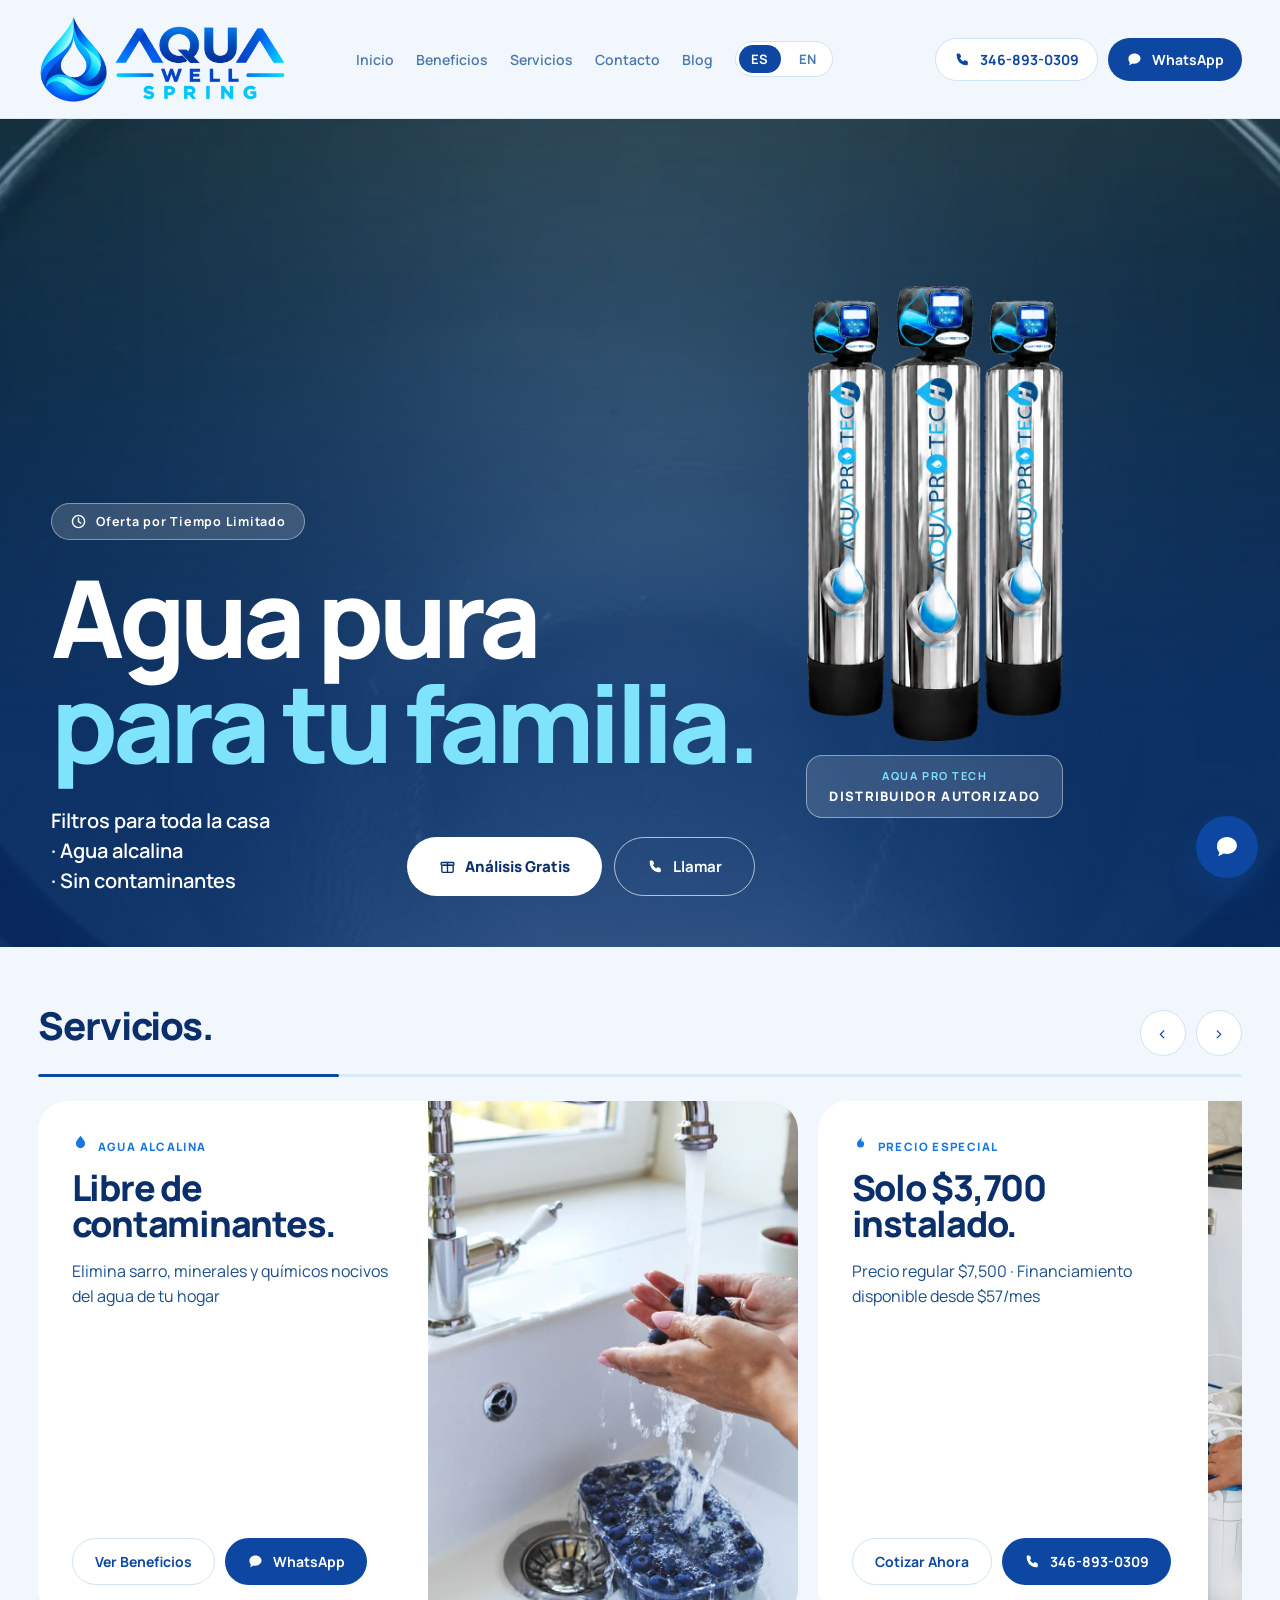
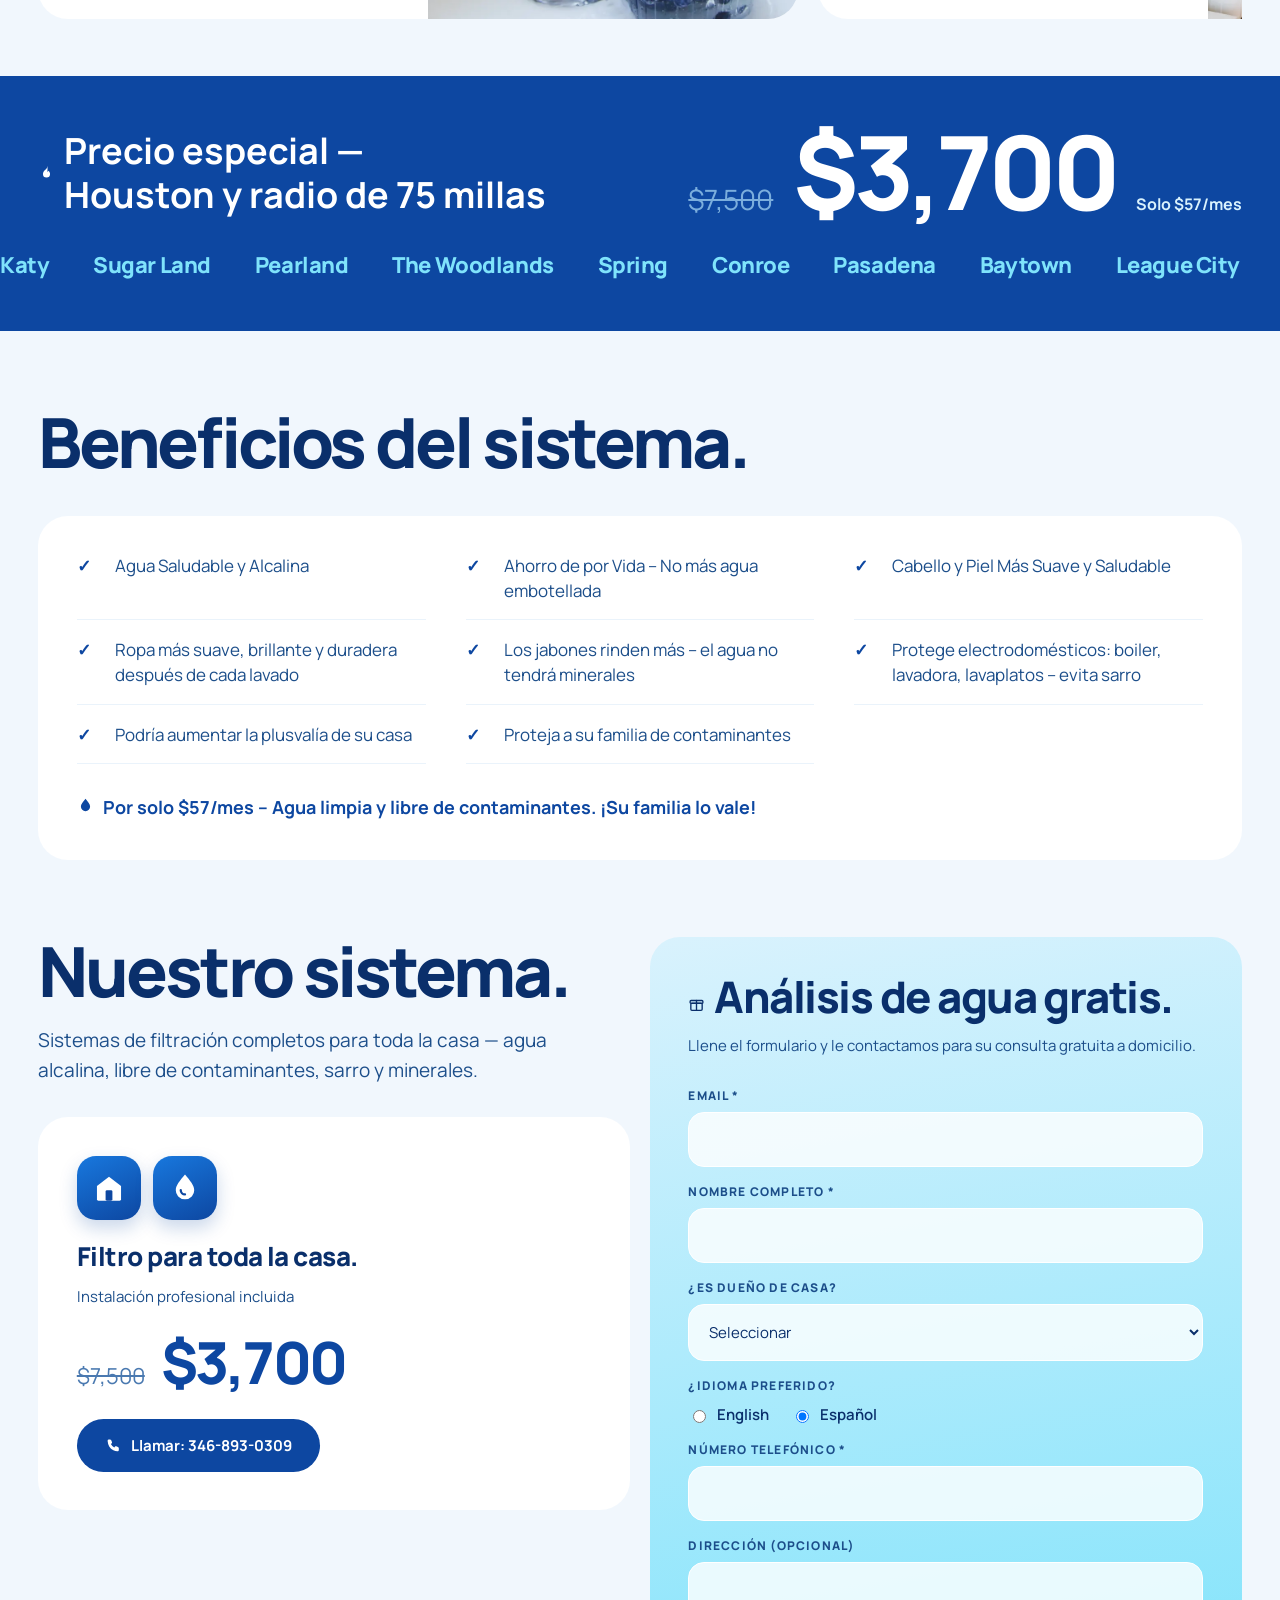
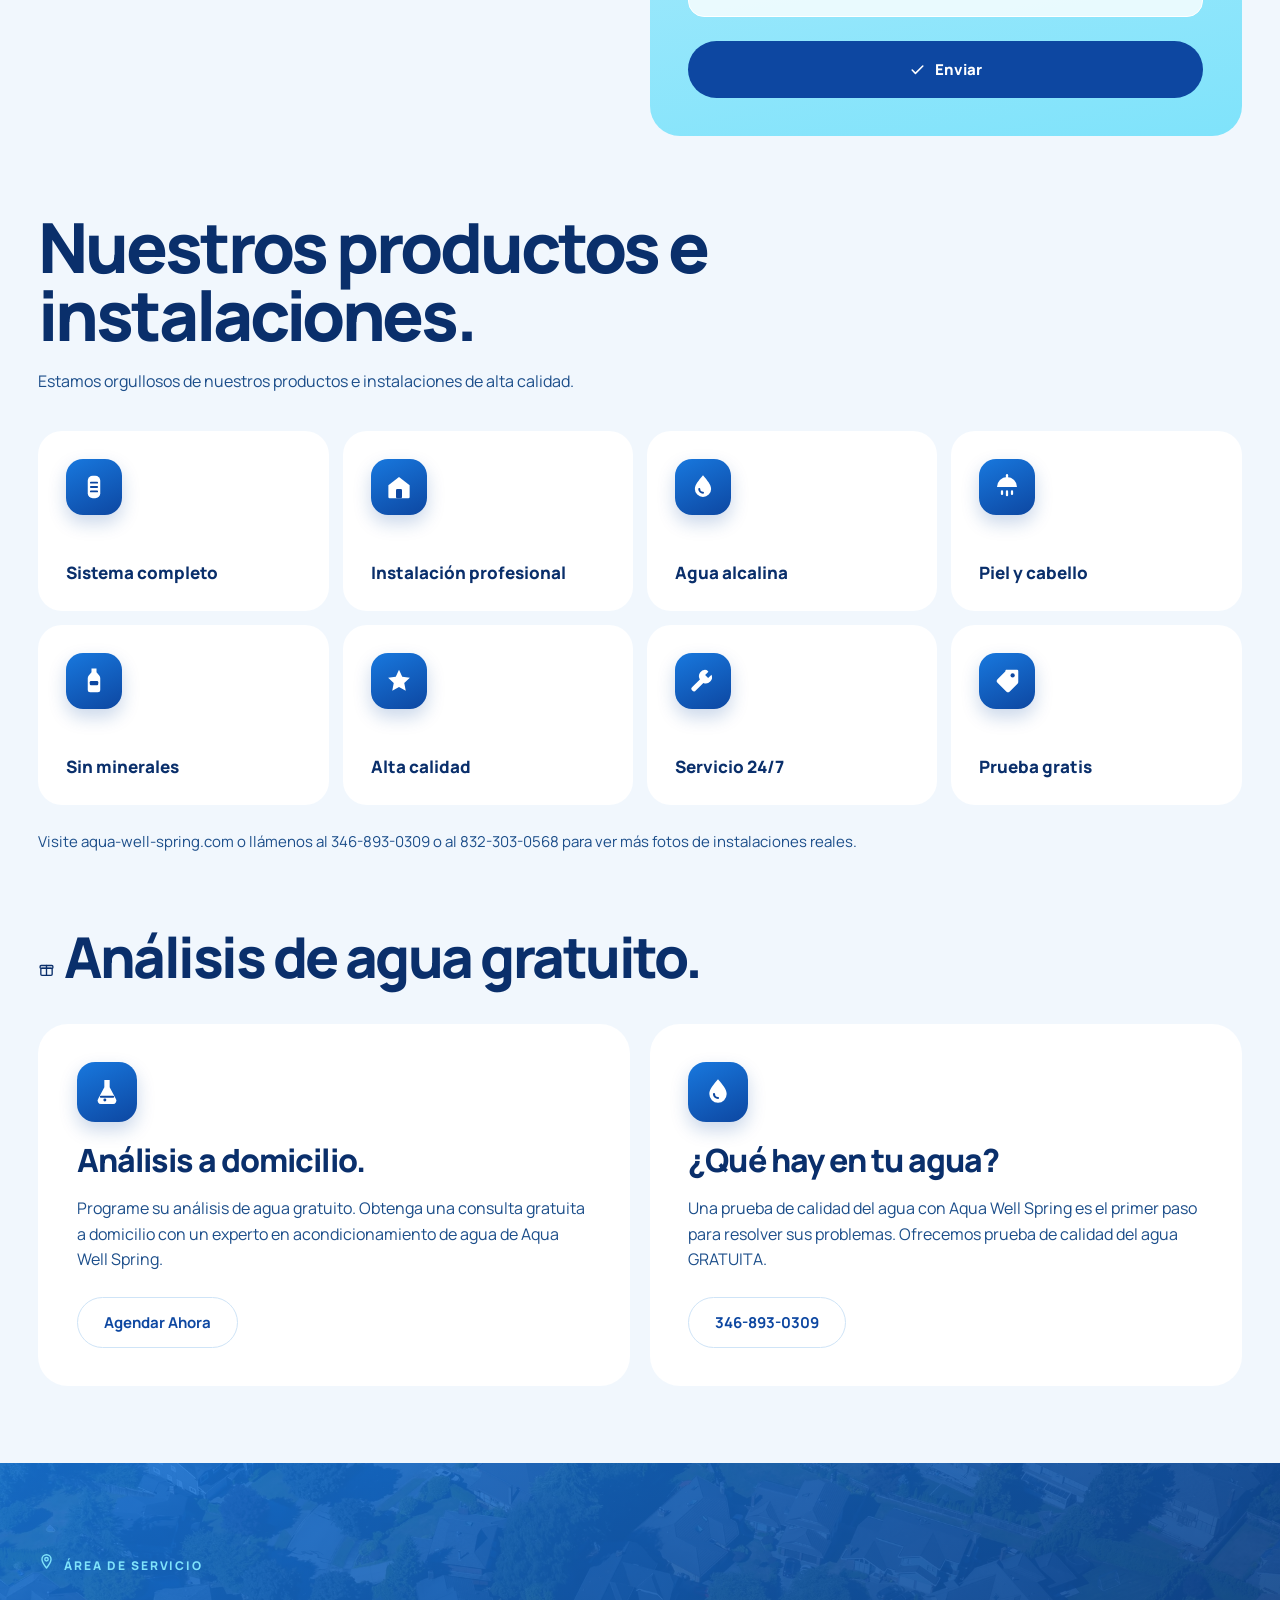
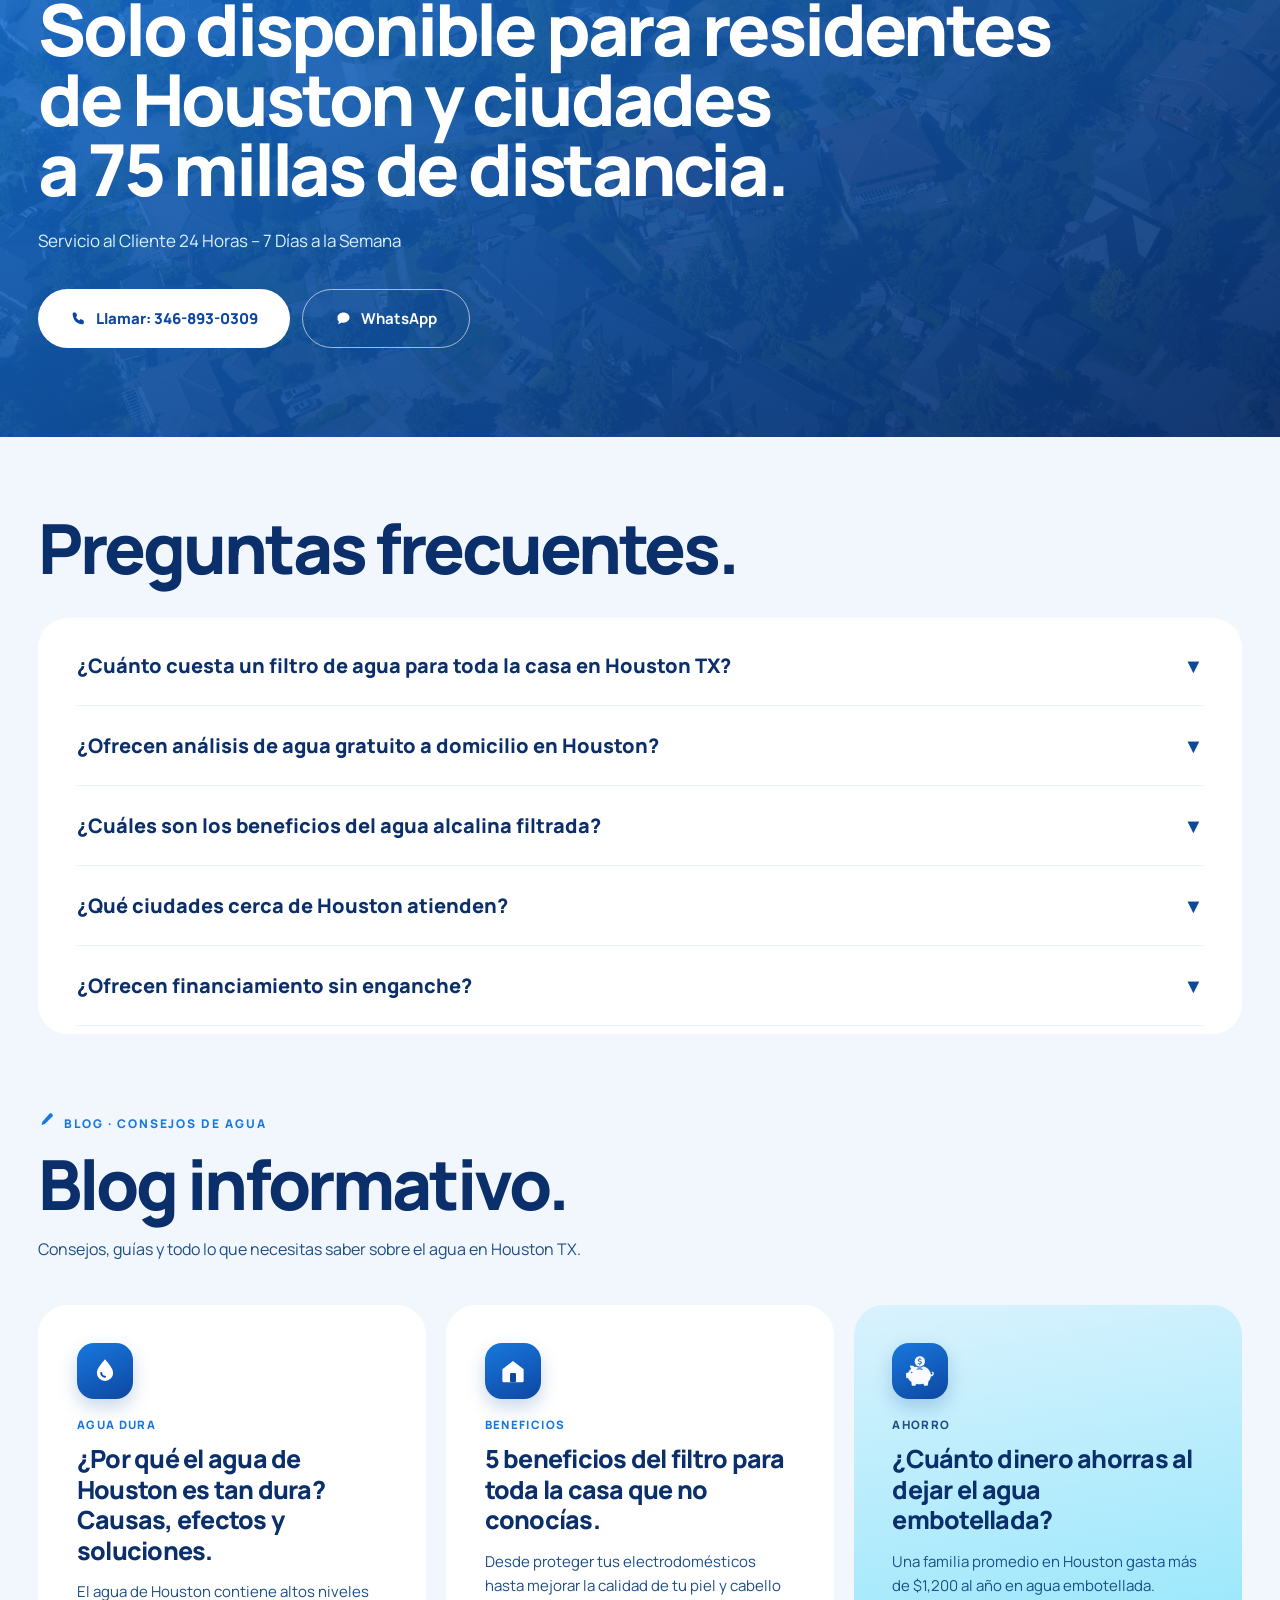
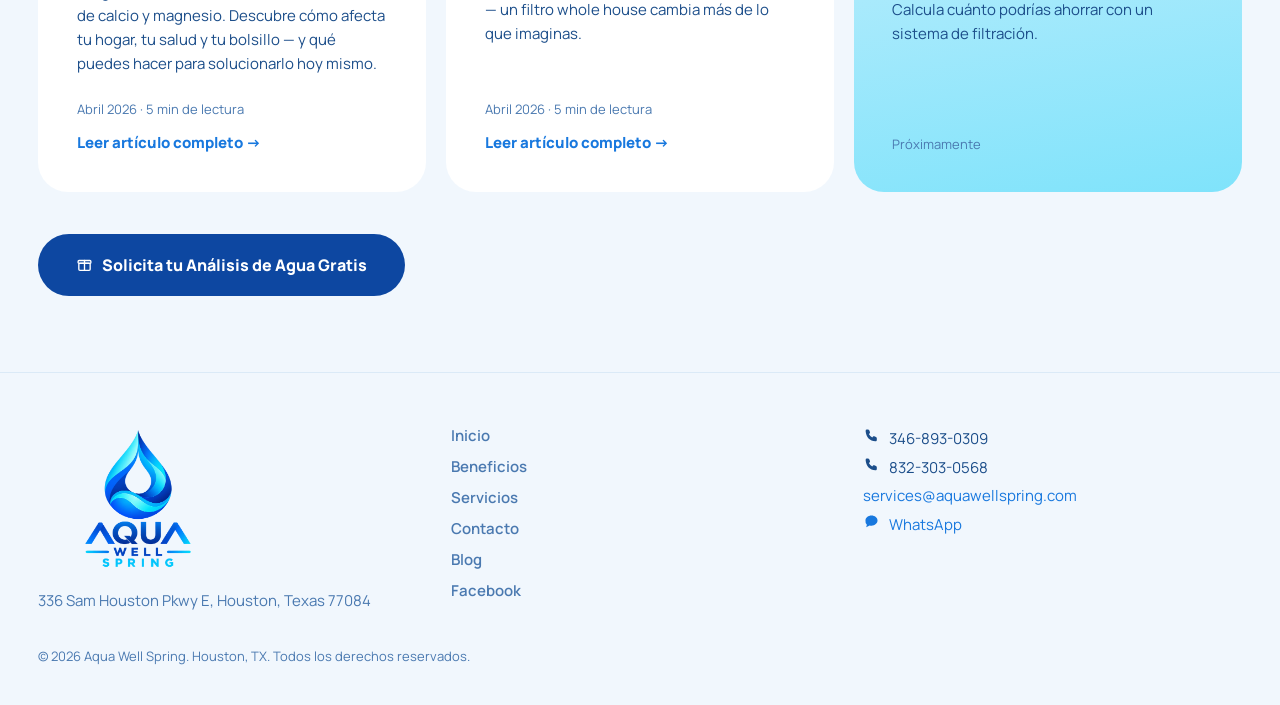
==== commit 3dfdba9e: "Add files via upload" ====
--- a/index.html
+++ b/index.html
@@ -6,8 +6,25 @@
 <title>Aqua Well Spring | Filtros de Agua Houston TX</title>
 <meta name="description" content="Aqua Well Spring ofrece filtros de agua para toda la casa en Houston TX. Agua alcalina, libre de contaminantes.">
 
+
+<meta name="keywords" content="filtro de agua Houston, whole house water filter Houston TX, filtro agua alcalina Houston, water softener Houston Texas, purificador agua Houston, water filter Houston 77084, filtro agua Texas, aqua well spring, water conditioner Houston, hard water Houston, agua alcalina Houston, filtro toda la casa Houston">
+<meta name="author" content="Aqua Well Spring">
+
+<meta name="googlebot" content="index, follow">
+  
+
+
+
+
 <!-- Mientras sea un preview privado. Al pasar a produccion, quitar esta linea. -->
 <meta name="robots" content="noindex, nofollow">
+<link rel="canonical" href="https://www.aquawellspring.com/">
+
+<meta name="geo.region" content="US-TX">
+<meta name="geo.placename" content="Houston, Texas">
+<meta name="geo.position" content="29.7604;-95.3698">
+<meta name="ICBM" content="29.7604, -95.3698">
+
 
 <link rel="icon" href="favicon.ico" sizes="any">
 <link rel="icon" type="image/png" href="assets/favicon-32.png" sizes="32x32">
@@ -30,9 +47,18 @@
   window.dataLayer = window.dataLayer || [];
   function gtag(){dataLayer.push(arguments);}
   gtag('js', new Date());
-
   gtag('config', 'G-KNBWLH6W06');
 </script>
+<!-- Google tag (gtag.js) -->
+<script async src="https://www.googletagmanager.com/gtag/js?id=G-DVB1QPXF6R">
+</script>
+<script>
+  window.dataLayer = window.dataLayer || [];
+  function gtag(){dataLayer.push(arguments);}
+  gtag('js', new Date());
+
+  gtag('config', 'G-DVB1QPXF6R');
+</script>	
 
 
 
@@ -238,15 +264,15 @@
             </select>          </label>
           <div class="contacto-20"><span data-i18n="fLang">¿Idioma preferido?</span>
             <div class="contacto-21">
-              <label class="contacto-22"><input type="radio" name="idioma4">English</label>
-              <label class="contacto-22"><input type="radio" name="idioma4" checked="">Español</label>
+              <label class="contacto-22"><input type="radio" name="pre_lang">English</label>
+              <label class="contacto-22"><input type="radio" name="pre_lang" checked="">Español</label>
             </div>
           </div>
           <label class="contacto-18"><span data-i18n="fPhone">Número telefónico *</span>
             <input type="tel" class="contacto-19" name="phone"  required>
           </label>
           <label class="contacto-18"><span data-i18n="fAddress">Dirección (opcional)</span>
-            <input type="text" class="contacto-19">
+            <input type="text" class="contacto-19" name="address">
           </label>
           <button class="contacto-23" type="submit" id="submit-btn">
             <span class="header-10">
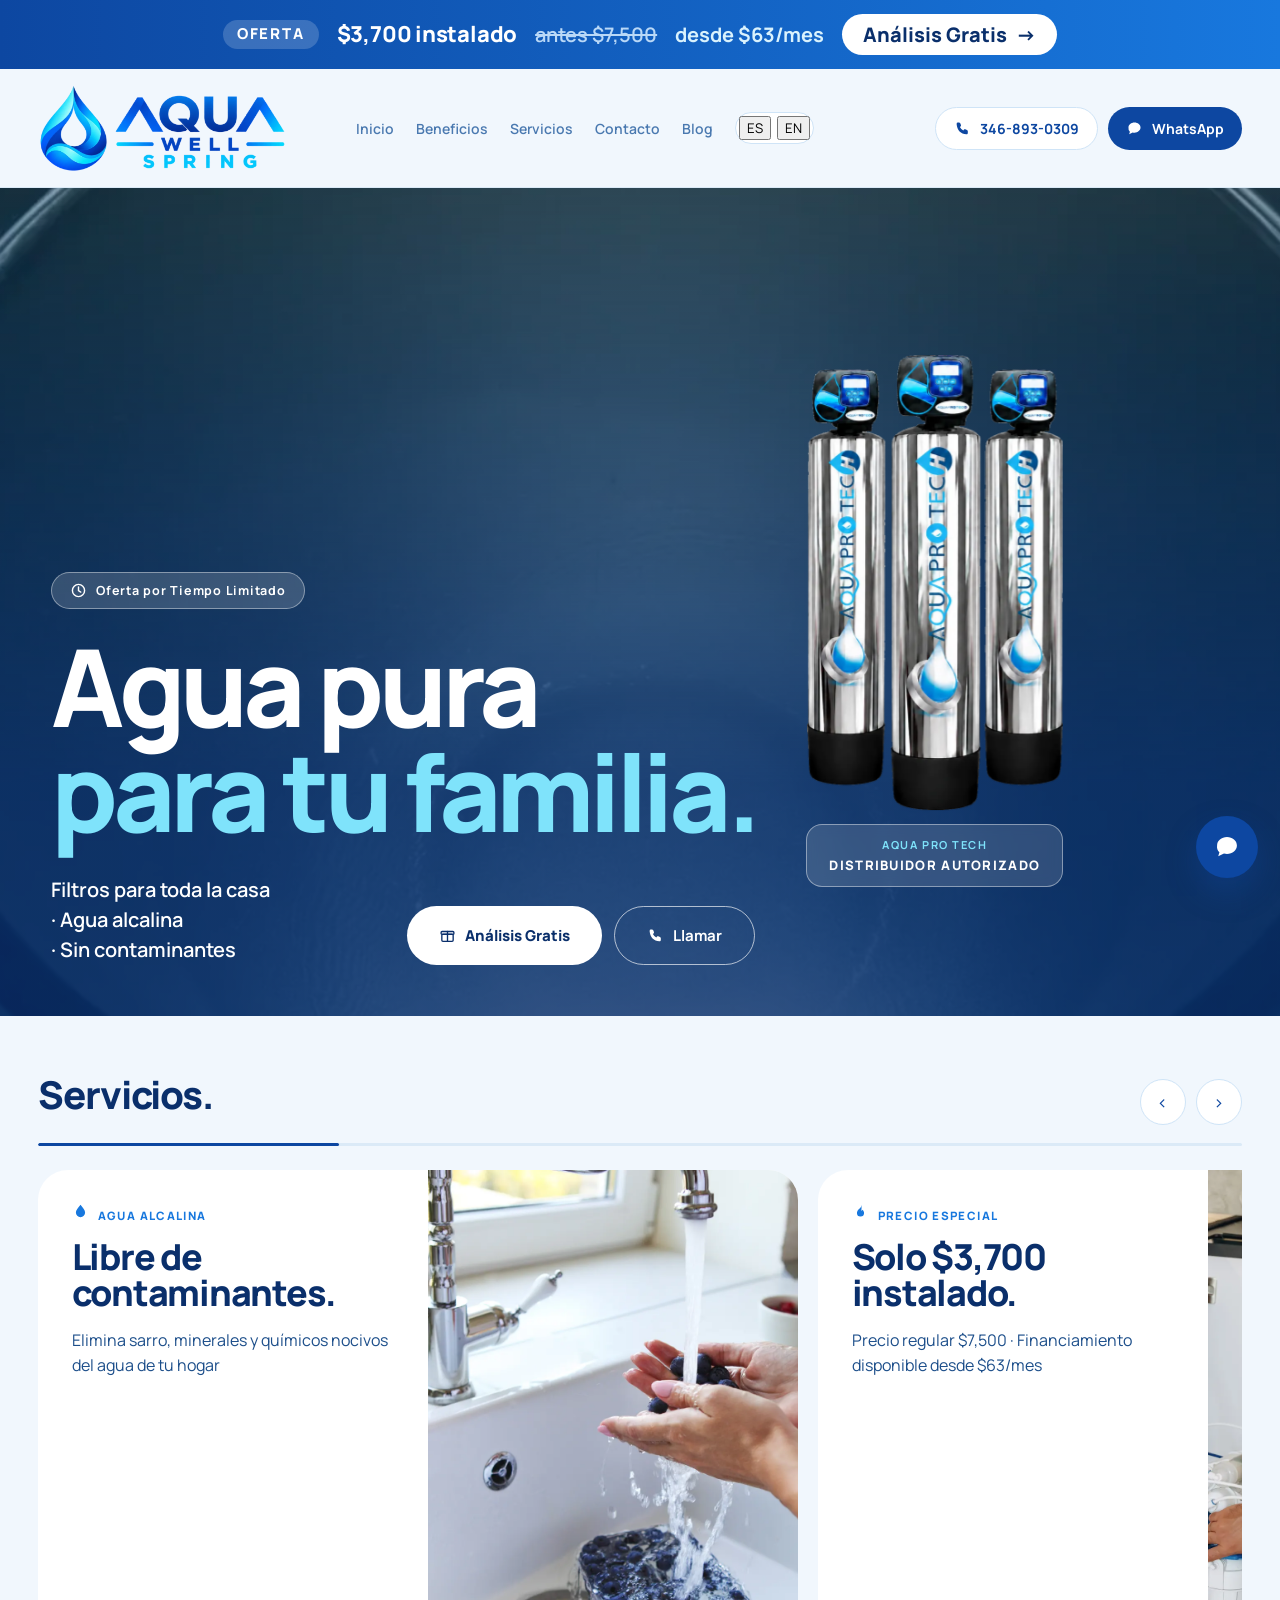
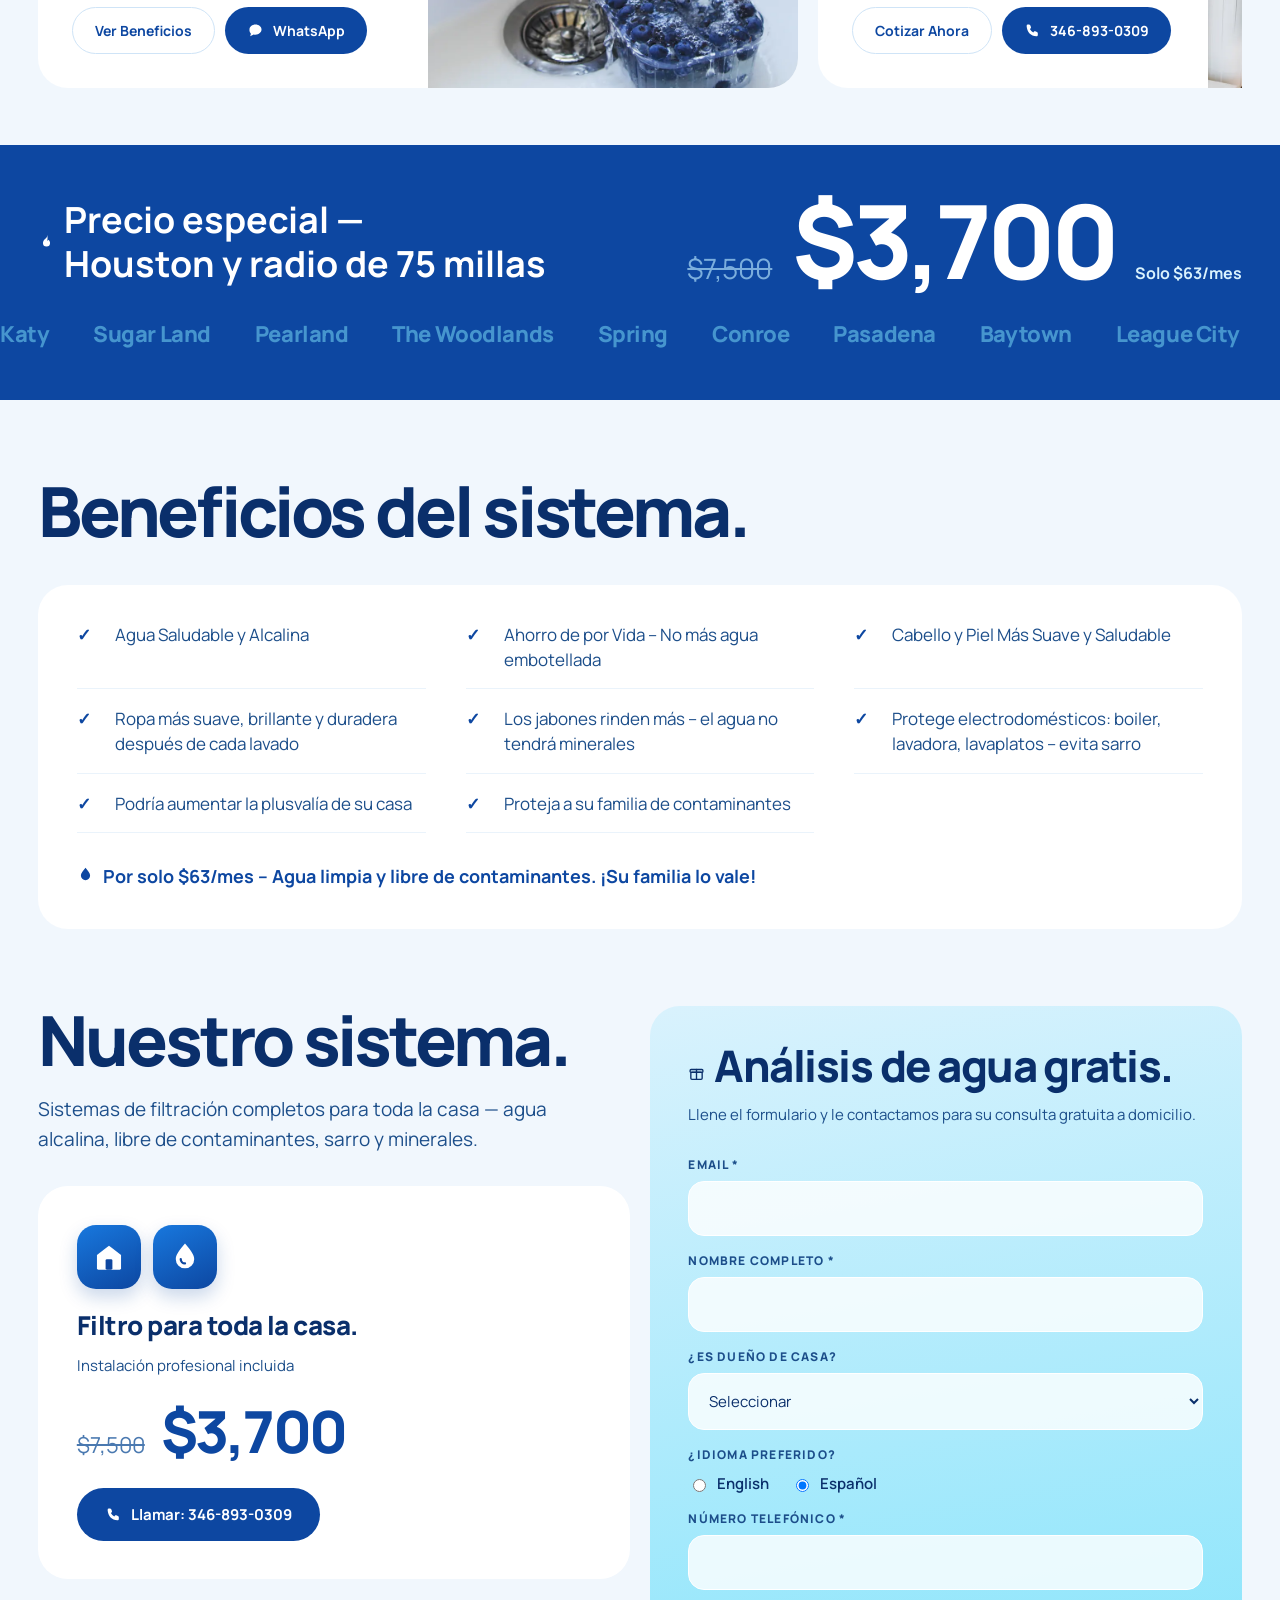
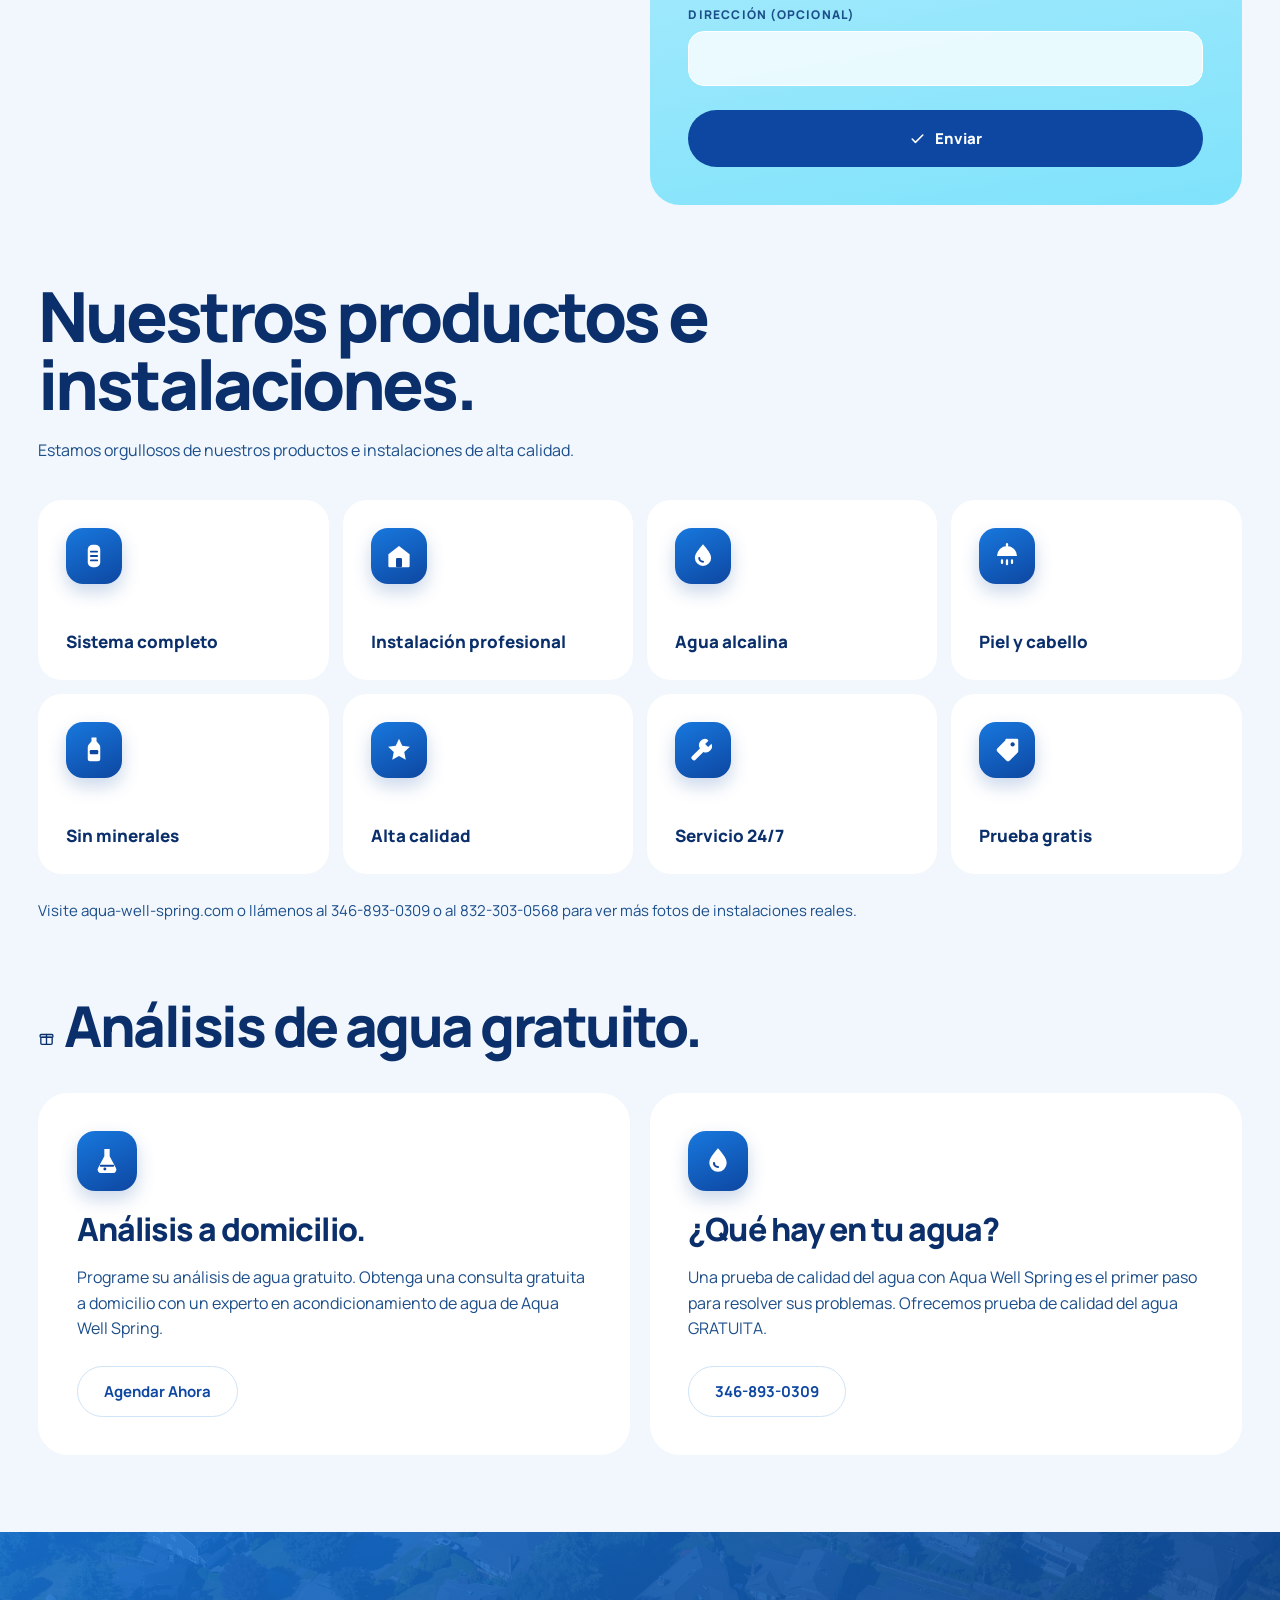
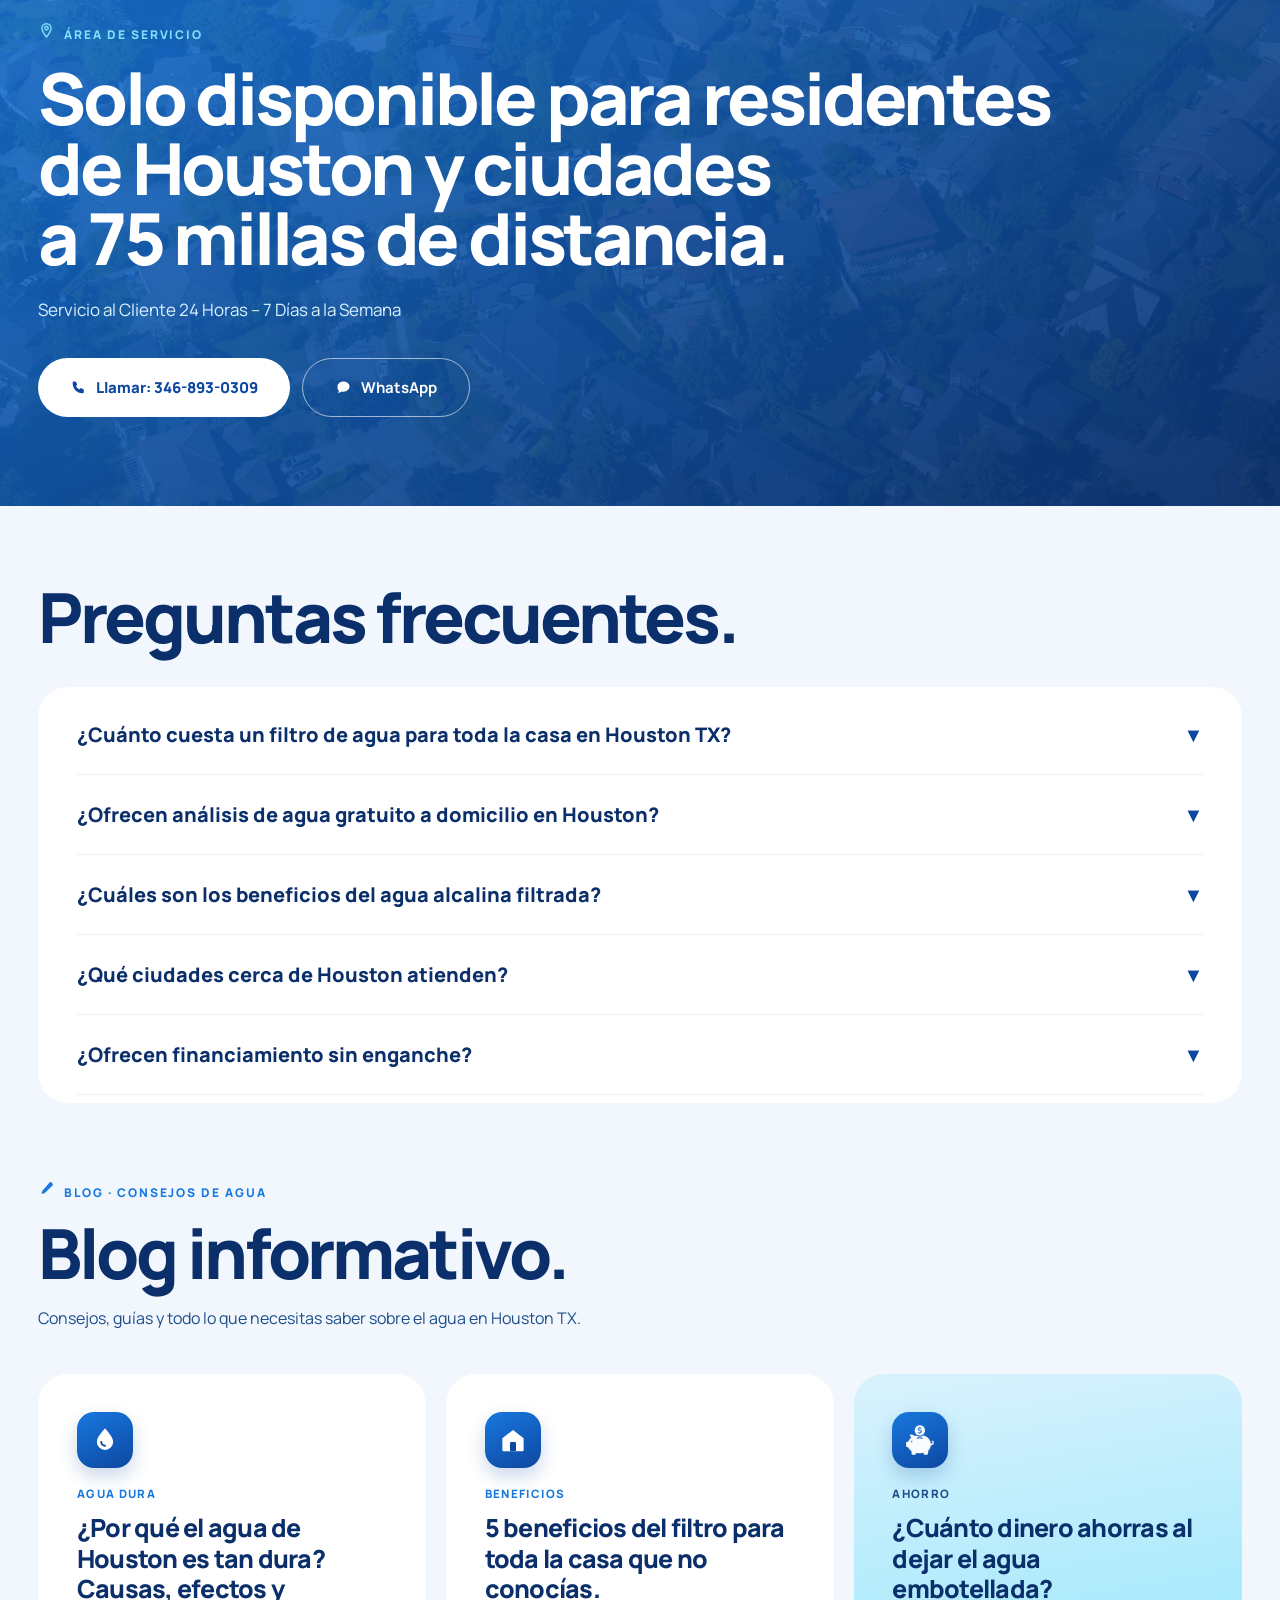
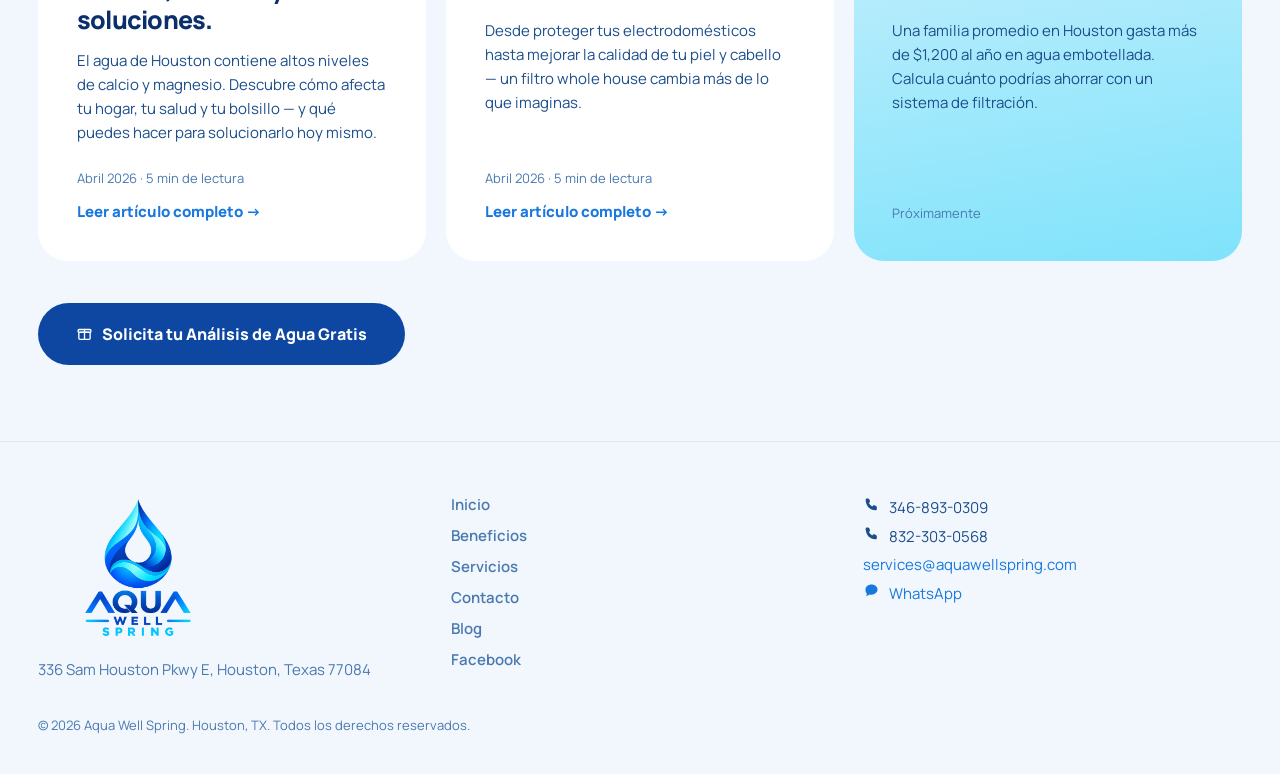
==== commit 4e0a9c68: "Add files via upload" ====
--- a/index.html
+++ b/index.html
@@ -6,18 +6,13 @@
 <title>Aqua Well Spring | Filtros de Agua Houston TX</title>
 <meta name="description" content="Aqua Well Spring ofrece filtros de agua para toda la casa en Houston TX. Agua alcalina, libre de contaminantes.">
 
-
 <meta name="keywords" content="filtro de agua Houston, whole house water filter Houston TX, filtro agua alcalina Houston, water softener Houston Texas, purificador agua Houston, water filter Houston 77084, filtro agua Texas, aqua well spring, water conditioner Houston, hard water Houston, agua alcalina Houston, filtro toda la casa Houston">
 <meta name="author" content="Aqua Well Spring">
 
 <meta name="googlebot" content="index, follow">
-  
-
-
-
-
 <!-- Mientras sea un preview privado. Al pasar a produccion, quitar esta linea. -->
 <meta name="robots" content="noindex, nofollow">
+
 <link rel="canonical" href="https://www.aquawellspring.com/">
 
 <meta name="geo.region" content="US-TX">
@@ -36,10 +31,10 @@
 
 <!-- El orden importa: base define lo global, components los elementos,
      responsive ajusta por ancho y debe ir despues, animations es aparte. -->
-<link rel="stylesheet" href="css/base.css">
-<link rel="stylesheet" href="css/components.css">
-<link rel="stylesheet" href="css/animations.css">
-<link rel="stylesheet" href="css/responsive.css">
+<link rel="stylesheet" href="css/base.css?v=KNBWLH6W56">
+<link rel="stylesheet" href="css/components.css?v=KNBWLH6W56">
+<link rel="stylesheet" href="css/animations.css?v=KNBWLH6W56">
+<link rel="stylesheet" href="css/responsive.css?v=KNBWLH6W56">
 
 <!-- Google tag (gtag.js) -->
 <script async src="https://www.googletagmanager.com/gtag/js?id=G-KNBWLH6W06"></script>
@@ -58,8 +53,7 @@
   gtag('js', new Date());
 
   gtag('config', 'G-DVB1QPXF6R');
-</script>	
-
+</script>
 
 
 
@@ -72,6 +66,13 @@
 <div>
 
 <header class="header-1">
+  <a class="aws-offer" href="#contacto">
+    <span class="aws-offer-tag"><span data-i18n="offerTag">Oferta</span></span>
+    <span class="aws-offer-price"><span data-i18n="offerPrice">$3,700 instalado</span></span>
+    <span class="aws-offer-old"><span data-i18n="offerOld">antes $7,500</span></span>
+    <span class="aws-offer-mo"><span data-i18n="offerMonthly">desde $63/mes</span></span>
+    <span class="aws-offer-cta"><span data-i18n="ctaFreeTest">Análisis Gratis</span> <span aria-hidden="true">→</span></span>
+  </a>
   <div class="aws-hd header-2">
     <a href="#inicio" class="aws-hd-logo header-3"><img src="assets/logo-horizontal.webp" alt="Aqua Well Spring" class="header-4"></a>
     <nav class="aws-nav header-5">
@@ -92,7 +93,7 @@
   </div>
 </header>
 
-<section id="inicio" class="inicio-1">
+<section class="aws-sec inicio-1" id="inicio">
   <div data-ref="hero" class="inicio-2">
     <video data-ref="heroA" autoplay="" muted="" loop="" playsinline="" preload="auto" poster="assets/hero-poster.webp" class="inicio-3">
       <source src="assets/hero.mp4" type="video/mp4">
@@ -112,7 +113,7 @@
 · Agua alcalina
 · Sin contaminantes</span></p>
       </div>
-      <div class="inicio-13">
+      <div class="aws-actions inicio-13">
         <a href="#contacto" class="inicio-14"><span class="header-10"><svg width="17" height="17" viewBox="0 0 24 24" fill="none" stroke="currentColor" stroke-width="1.9" stroke-linecap="round" stroke-linejoin="round"><rect x="4" y="10" width="16" height="10.2" rx="1.6"></rect><rect x="3" y="6.4" width="18" height="4" rx="1.3"></rect><path d="M12 6.4v13.8"></path></svg></span><span data-i18n="ctaFreeTest">Análisis Gratis</span></a>
         <a href="tel:3468930309" class="inicio-15"><span class="header-10"><svg width="17" height="17" viewBox="0 0 24 24" fill="none"><path d="M7 3.5c.8 0 1.5.5 1.8 1.2l1 2.4c.3.7.1 1.5-.5 2l-1 .8a11 11 0 0 0 4.8 4.8l.8-1c.5-.6 1.3-.8 2-.5l2.4 1c.7.3 1.2 1 1.2 1.8v2.3c0 1.1-.9 2-2 1.9C9.6 19.6 4.4 14.4 3.7 5.5A1.9 1.9 0 0 1 5.6 3.5H7Z" fill="currentColor"></path></svg></span><span data-i18n="call">Llamar</span></a>
       </div>
@@ -128,10 +129,10 @@
   </div>
 </section>
 
-<section id="servicios" class="servicios-1">
+<section class="aws-sec servicios-1" id="servicios">
   <div class="servicios-2">
     <h2 class="servicios-3"><span data-i18n="galleryTitle">Servicios.</span></h2>
-    <div class="servicios-4">
+    <div class="aws-actions servicios-4">
       <button data-action="prev" aria-label="Prev" class="servicios-5">‹</button>
       <button data-action="next" aria-label="Next" class="servicios-5">›</button>
     </div>
@@ -145,7 +146,7 @@
         <div class="servicios-11"><span class="header-10"><svg width="17" height="17" viewBox="0 0 24 24" fill="none"><path d="M12 2.5c3.6 4.3 6.5 7.7 6.5 11a6.5 6.5 0 1 1-13 0c0-3.3 2.9-6.7 6.5-11Z" fill="currentColor"></path></svg></span><span data-i18n="s1Kicker">Agua Alcalina</span></div>
         <h3 class="servicios-12"><span data-i18n="s1Title">Libre de contaminantes.</span></h3>
         <p class="servicios-13"><span data-i18n="s1Text">Elimina sarro, minerales y químicos nocivos del agua de tu hogar</span></p>
-        <div class="servicios-14">
+        <div class="aws-actions servicios-14">
           <a href="#beneficios" class="servicios-15"><span data-i18n="s1Cta">Ver Beneficios</span></a>
           <a href="https://wa.me/18323030568" class="servicios-16"><span class="header-10"><svg width="17" height="17" viewBox="0 0 24 24" fill="none"><path d="M12 3.5c4.7 0 8.5 3.2 8.5 7.2s-3.8 7.2-8.5 7.2c-.9 0-1.8-.1-2.6-.3L4.5 20l1-3.4A6.9 6.9 0 0 1 3.5 10.7c0-4 3.8-7.2 8.5-7.2Z" fill="currentColor"></path></svg></span>WhatsApp</a>
         </div>
@@ -157,8 +158,8 @@
       <div class="servicios-10">
         <div class="servicios-11"><span class="header-10"><svg width="17" height="17" viewBox="0 0 24 24" fill="none"><path d="M13 2.5c.4 3-1.2 4.3-2.6 5.6C8.7 9.7 7 11.3 7 14.2a5 5 0 0 0 10 0c0-2.2-1-3.6-1.9-4.8-.7 1-1.4 1.4-2 1.4.6-2.6.6-5.6-.1-8.3Z" fill="currentColor"></path></svg></span><span data-i18n="s2Kicker">Precio Especial</span></div>
         <h3 class="servicios-12"><span data-i18n="s2Title">Solo $3,700 instalado.</span></h3>
-        <p class="servicios-13"><span data-i18n="s2Text">Precio regular $7,500 · Financiamiento disponible desde $57/mes</span></p>
-        <div class="servicios-14">
+        <p class="servicios-13"><span data-i18n="s2Text">Precio regular $7,500 · Financiamiento disponible desde $63/mes</span></p>
+        <div class="aws-actions servicios-14">
           <a href="#contacto" class="servicios-15"><span data-i18n="s2Cta">Cotizar Ahora</span></a>
           <a href="tel:3468930309" class="servicios-16"><span class="header-10"><svg width="17" height="17" viewBox="0 0 24 24" fill="none"><path d="M7 3.5c.8 0 1.5.5 1.8 1.2l1 2.4c.3.7.1 1.5-.5 2l-1 .8a11 11 0 0 0 4.8 4.8l.8-1c.5-.6 1.3-.8 2-.5l2.4 1c.7.3 1.2 1 1.2 1.8v2.3c0 1.1-.9 2-2 1.9C9.6 19.6 4.4 14.4 3.7 5.5A1.9 1.9 0 0 1 5.6 3.5H7Z" fill="currentColor"></path></svg></span>346-893-0309</a>
         </div>
@@ -171,7 +172,7 @@
         <div class="servicios-11"><span class="header-10"><svg width="17" height="17" viewBox="0 0 24 24" fill="none" stroke="currentColor" stroke-width="1.9" stroke-linecap="round" stroke-linejoin="round"><rect x="4" y="10" width="16" height="10.2" rx="1.6"></rect><rect x="3" y="6.4" width="18" height="4" rx="1.3"></rect><path d="M12 6.4v13.8"></path></svg></span><span data-i18n="s3Kicker">100% Gratuito</span></div>
         <h3 class="servicios-12"><span data-i18n="s3Title">Análisis de agua gratis.</span></h3>
         <p class="servicios-13"><span data-i18n="s3Text">Visita a domicilio sin costo · Houston y ciudades a 75 millas</span></p>
-        <div class="servicios-14">
+        <div class="aws-actions servicios-14">
           <a href="#contacto" class="servicios-15"><span data-i18n="s3Cta">Agendar Gratis</span></a>
           <a href="https://wa.me/18323030568" class="servicios-16"><span class="header-10"><svg width="17" height="17" viewBox="0 0 24 24" fill="none"><path d="M12 3.5c4.7 0 8.5 3.2 8.5 7.2s-3.8 7.2-8.5 7.2c-.9 0-1.8-.1-2.6-.3L4.5 20l1-3.4A6.9 6.9 0 0 1 3.5 10.7c0-4 3.8-7.2 8.5-7.2Z" fill="currentColor"></path></svg></span>WhatsApp</a>
         </div>
@@ -184,7 +185,7 @@
         <div class="servicios-11"><span class="header-10"><svg width="17" height="17" viewBox="0 0 24 24" fill="none" stroke="currentColor" stroke-width="2" stroke-linecap="round" stroke-linejoin="round"><path d="M12 21.2S5.6 13.2 5.6 8.8a6.4 6.4 0 1 1 12.8 0c0 4.4-6.4 12.4-6.4 12.4Z"></path><circle cx="12" cy="8.8" r="2.4"></circle></svg></span><span data-i18n="s4Kicker">Houston y Área</span></div>
         <h3 class="servicios-12"><span data-i18n="s4Title">Servicio 24/7 en Houston.</span></h3>
         <p class="servicios-13"><span data-i18n="s4Text">Katy · Sugar Land · Pearland · The Woodlands · y más</span></p>
-        <div class="servicios-14">
+        <div class="aws-actions servicios-14">
           <a href="tel:3468930309" class="servicios-15"><span class="header-10"><svg width="17" height="17" viewBox="0 0 24 24" fill="none"><path d="M7 3.5c.8 0 1.5.5 1.8 1.2l1 2.4c.3.7.1 1.5-.5 2l-1 .8a11 11 0 0 0 4.8 4.8l.8-1c.5-.6 1.3-.8 2-.5l2.4 1c.7.3 1.2 1 1.2 1.8v2.3c0 1.1-.9 2-2 1.9C9.6 19.6 4.4 14.4 3.7 5.5A1.9 1.9 0 0 1 5.6 3.5H7Z" fill="currentColor"></path></svg></span><span data-i18n="callNow">Llamar Ahora</span></a>
           <a href="https://wa.me/18323030568" class="servicios-16"><span class="header-10"><svg width="17" height="17" viewBox="0 0 24 24" fill="none"><path d="M12 3.5c4.7 0 8.5 3.2 8.5 7.2s-3.8 7.2-8.5 7.2c-.9 0-1.8-.1-2.6-.3L4.5 20l1-3.4A6.9 6.9 0 0 1 3.5 10.7c0-4 3.8-7.2 8.5-7.2Z" fill="currentColor"></path></svg></span>WhatsApp</a>
         </div>
@@ -195,26 +196,26 @@
   </div>
 </section>
 
-<section id="precio" class="precio-1">
+<section class="aws-sec precio-1" id="precio">
   <div class="precio-2">
     <div class="precio-3"><span class="header-10"><svg width="17" height="17" viewBox="0 0 24 24" fill="none"><path d="M13 2.5c.4 3-1.2 4.3-2.6 5.6C8.7 9.7 7 11.3 7 14.2a5 5 0 0 0 10 0c0-2.2-1-3.6-1.9-4.8-.7 1-1.4 1.4-2 1.4.6-2.6.6-5.6-.1-8.3Z" fill="currentColor"></path></svg></span><span><span data-i18n="priceKickerA">Precio especial —</span><br><span data-i18n="priceKickerB">Houston y radio de 75 millas</span></span></div>
     <div class="precio-4">
       <span class="precio-5">$7,500</span>
       <span data-ref="price" class="precio-6">$3,700</span>
-      <span class="precio-7"><span data-i18n="monthly">Solo $57/mes</span></span>
-    </div>
-  </div>
-  <div data-marquee="" class="precio-8">
-    <div class="precio-9">
+      <span class="precio-7"><span data-i18n="monthly">Solo $63/mes</span></span>
+    </div>
+  </div>
+  <div class="aws-marquee-clip precio-8"><div data-marquee="" class="precio-9">
+    <div class="precio-10">
       <span>Katy</span><span>Sugar Land</span><span>Pearland</span><span>The Woodlands</span><span>Spring</span><span>Conroe</span><span>Pasadena</span><span>Baytown</span><span>League City</span><span>Friendswood</span><span>Missouri City</span><span>Richmond</span><span>Rosenberg</span><span>Humble</span><span>Kingwood</span>
     </div>
-    <div class="precio-9">
+    <div class="precio-10">
       <span>Katy</span><span>Sugar Land</span><span>Pearland</span><span>The Woodlands</span><span>Spring</span><span>Conroe</span><span>Pasadena</span><span>Baytown</span><span>League City</span><span>Friendswood</span><span>Missouri City</span><span>Richmond</span><span>Rosenberg</span><span>Humble</span><span>Kingwood</span>
     </div>
-  </div>
-</section>
-
-<section id="beneficios" class="beneficios-1">
+  </div></div>
+</section>
+
+<section class="aws-sec beneficios-1" id="beneficios">
   <h2 class="beneficios-2"><span data-i18n="benefitsTitle">Beneficios del sistema.</span></h2>
   <div class="beneficios-3">
     <ul class="beneficios-4">
@@ -222,11 +223,11 @@
         <li class="list-1"><span class="list-2">✓</span><span><span data-slot="text"></span></span></li>
       </template>
     </ul>
-    <p class="beneficios-5"><span class="header-10"><svg width="17" height="17" viewBox="0 0 24 24" fill="none"><path d="M12 2.5c3.6 4.3 6.5 7.7 6.5 11a6.5 6.5 0 1 1-13 0c0-3.3 2.9-6.7 6.5-11Z" fill="currentColor"></path></svg></span><span data-i18n="benefitsClose">Por solo $57/mes – Agua limpia y libre de contaminantes. ¡Su familia lo vale!</span></p>
-  </div>
-</section>
-
-<section id="contacto" class="beneficios-1">
+    <p class="beneficios-5"><span class="header-10"><svg width="17" height="17" viewBox="0 0 24 24" fill="none"><path d="M12 2.5c3.6 4.3 6.5 7.7 6.5 11a6.5 6.5 0 1 1-13 0c0-3.3 2.9-6.7 6.5-11Z" fill="currentColor"></path></svg></span><span data-i18n="benefitsClose">Por solo $63/mes – Agua limpia y libre de contaminantes. ¡Su familia lo vale!</span></p>
+  </div>
+</section>
+
+<section class="aws-sec beneficios-1" id="contacto">
   <div class="aws-2col contacto-1">
     <div class="aws-sticky contacto-2">
       <h2 class="contacto-3"><span data-i18n="systemTitle">Nuestro sistema.</span></h2>
@@ -246,9 +247,8 @@
     <div class="contacto-14">
       <h3 class="contacto-15"><span class="header-10"><svg width="17" height="17" viewBox="0 0 24 24" fill="none" stroke="currentColor" stroke-width="1.9" stroke-linecap="round" stroke-linejoin="round"><rect x="4" y="10" width="16" height="10.2" rx="1.6"></rect><rect x="3" y="6.4" width="18" height="4" rx="1.3"></rect><path d="M12 6.4v13.8"></path></svg></span><span data-i18n="formTitle">Análisis de agua gratis.</span></h3>
       <p class="contacto-16"><span data-i18n="formText">Llene el formulario y le contactamos para su consulta gratuita a domicilio.</span></p>
-      
-      
-      <form id="my-form" action="https://formspree.io/f/xdapzvqv" method="POST"></form>
+     
+    <form id="my-form" action="https://formspree.io/f/xdapzvqv" method="POST">
         <div class="contacto-17">
           <label class="contacto-18"><span data-i18n="fEmail">Email *</span>
             <input type="email" class="contacto-19" required name="email">
@@ -284,11 +284,12 @@
         </div>
       </form>
 
-    </div>
-  </div>
-</section>
-
-<section id="galeria" class="beneficios-1">
+	  
+    </div>
+  </div>
+</section>
+
+<section class="aws-sec beneficios-1" id="galeria">
   <h2 class="galeria-1"><span data-i18n="productsTitle">Nuestros productos e instalaciones.</span></h2>
   <p class="galeria-2"><span data-i18n="productsText">Estamos orgullosos de nuestros productos e instalaciones de alta calidad.</span></p>
   <div class="aws-tiles galeria-3">
@@ -304,7 +305,7 @@
   <p class="galeria-7"><span data-i18n="productsFoot">Visite aqua-well-spring.com o llámenos al 346-893-0309 o al 832-303-0568 para ver más fotos de instalaciones reales.</span></p>
 </section>
 
-<section id="analisis" class="beneficios-1">
+<section class="aws-sec beneficios-1" id="analisis">
   <h2 class="analisis-1"><span class="header-10"><svg width="17" height="17" viewBox="0 0 24 24" fill="none" stroke="currentColor" stroke-width="1.9" stroke-linecap="round" stroke-linejoin="round"><rect x="4" y="10" width="16" height="10.2" rx="1.6"></rect><rect x="3" y="6.4" width="18" height="4" rx="1.3"></rect><path d="M12 6.4v13.8"></path></svg></span><span data-i18n="testTitle">Análisis de agua gratuito.</span></h2>
   <div class="aws-2col analisis-2">
     <div class="analisis-3">
@@ -322,19 +323,19 @@
   </div>
 </section>
 
-<section id="area" class="area-1">
+<section class="aws-sec area-1" id="area">
   <img src="assets/service-area.webp" alt="" loading="lazy" class="area-2">
   <div class="area-3"></div>
   <div class="area-4"><span class="header-10"><svg width="17" height="17" viewBox="0 0 24 24" fill="none" stroke="currentColor" stroke-width="2" stroke-linecap="round" stroke-linejoin="round"><path d="M12 21.2S5.6 13.2 5.6 8.8a6.4 6.4 0 1 1 12.8 0c0 4.4-6.4 12.4-6.4 12.4Z"></path><circle cx="12" cy="8.8" r="2.4"></circle></svg></span><span data-i18n="areaKicker">Área de Servicio</span></div>
   <h2 class="area-5"><span data-i18n="areaTitleA">Solo disponible para residentes</span><br><span data-i18n="areaTitleB">de Houston y ciudades</span><br><span data-i18n="areaTitleC">a 75 millas de distancia.</span></h2>
   <p class="area-6"><span data-i18n="areaText">Servicio al Cliente 24 Horas – 7 Días a la Semana</span></p>
-  <div class="area-7">
+  <div class="aws-actions area-7">
     <a href="tel:3468930309" class="area-8"><span class="header-10"><svg width="17" height="17" viewBox="0 0 24 24" fill="none"><path d="M7 3.5c.8 0 1.5.5 1.8 1.2l1 2.4c.3.7.1 1.5-.5 2l-1 .8a11 11 0 0 0 4.8 4.8l.8-1c.5-.6 1.3-.8 2-.5l2.4 1c.7.3 1.2 1 1.2 1.8v2.3c0 1.1-.9 2-2 1.9C9.6 19.6 4.4 14.4 3.7 5.5A1.9 1.9 0 0 1 5.6 3.5H7Z" fill="currentColor"></path></svg></span><span data-i18n="callPhone">Llamar: 346-893-0309</span></a>
     <a href="https://wa.me/18323030568" class="area-9"><span class="header-10"><svg width="17" height="17" viewBox="0 0 24 24" fill="none"><path d="M12 3.5c4.7 0 8.5 3.2 8.5 7.2s-3.8 7.2-8.5 7.2c-.9 0-1.8-.1-2.6-.3L4.5 20l1-3.4A6.9 6.9 0 0 1 3.5 10.7c0-4 3.8-7.2 8.5-7.2Z" fill="currentColor"></path></svg></span>WhatsApp</a>
   </div>
 </section>
 
-<section id="faq" class="beneficios-1">
+<section class="aws-sec beneficios-1" id="faq">
   <h2 class="contacto-3"><span data-i18n="faqTitle">Preguntas frecuentes.</span></h2>
   <div class="faq-1">
     <template data-i18n-list="faqs">
@@ -346,7 +347,7 @@
   </div>
 </section>
 
-<section id="blog" class="beneficios-1">
+<section class="aws-sec beneficios-1" id="blog">
   <div class="blog-1"><span class="header-10"><svg width="17" height="17" viewBox="0 0 24 24" fill="none"><path d="M16.4 3.6a2 2 0 0 1 2.8 0l1.2 1.2a2 2 0 0 1 0 2.8L9.6 18.4l-4.6 1.2 1.2-4.6L16.4 3.6Z" fill="currentColor"></path></svg></span><span data-i18n="blogKicker">Blog · Consejos de Agua</span></div>
   <h2 class="blog-2"><span data-i18n="blogTitle">Blog informativo.</span></h2>
   <p class="blog-3"><span data-i18n="blogText">Consejos, guías y todo lo que necesitas saber sobre el agua en Houston TX.</span></p>
@@ -355,10 +356,10 @@
     <article class="blog-5">
       <span class="galeria-5"><svg width="30" height="30" viewBox="0 0 24 24" fill="none"><path d="M12 2.5c3.6 4.3 6.5 7.7 6.5 11a6.5 6.5 0 1 1-13 0c0-3.3 2.9-6.7 6.5-11Z" fill="#ffffff"></path><path d="M9 13.5a3 3 0 0 0 3 3" stroke="#0D47A1" stroke-width="1.6" stroke-linecap="round"></path></svg></span>
       <div class="blog-6"><span data-i18n="post1Kicker">Agua Dura</span></div>
-      <h3 class="blog-7"><a href="https://www.aquawellspring.com/blog/agua-dura-houston.html" class="blog-8"><span data-i18n="post1Title">¿Por qué el agua de Houston es tan dura? Causas, efectos y soluciones.</span></a></h3>
+      <h3 class="blog-7"><a href="blog/agua-dura-houston/index.html" class="blog-8"><span data-i18n="post1Title">¿Por qué el agua de Houston es tan dura? Causas, efectos y soluciones.</span></a></h3>
       <p class="blog-9"><span data-i18n="post1Text">El agua de Houston contiene altos niveles de calcio y magnesio. Descubre cómo afecta tu hogar, tu salud y tu bolsillo — y qué puedes hacer para solucionarlo hoy mismo.</span></p>
       <div class="blog-10"><span data-i18n="post1Meta">Abril 2026 · 5 min de lectura</span></div>
-      <a href="https://www.aquawellspring.com/agua-dura-houston.html" class="blog-11"><span data-i18n="readMore">Leer artículo completo →</span></a>
+      <a href="blog/agua-dura-houston/index.html" class="blog-11"><span data-i18n="readMore">Leer artículo completo →</span></a>
     </article>
 
     <article class="blog-5">
@@ -367,7 +368,7 @@
       <h3 class="blog-7"><span data-i18n="post2Title">5 beneficios del filtro para toda la casa que no conocías.</span></h3>
       <p class="blog-9"><span data-i18n="post2Text">Desde proteger tus electrodomésticos hasta mejorar la calidad de tu piel y cabello — un filtro whole house cambia más de lo que imaginas.</span></p>
       <div class="blog-10"><span data-i18n="post2Meta">Abril 2026 · 5 min de lectura</span></div>
-      <a href="https://www.aquawellspring.com/beneficios-filtro-agua-houston.html" class="blog-11"><span data-i18n="readMore">Leer artículo completo →</span></a>
+      <a href="blog/beneficios-filtro-agua-houston/index.html" class="blog-11"><span data-i18n="readMore">Leer artículo completo →</span></a>
     </article>
 
     <article class="blog-12">
@@ -416,8 +417,8 @@
   <div class="promo-1">
     <div class="promo-2">
       <button data-action="closePromo" aria-label="Close" class="promo-3">✕</button>
-      <img src="assets/promo-ad-3.webp" loading="lazy" decoding="async" alt="Oferta $3,700 instalado – Aqua Well Spring" class="promo-4">
-      <div class="promo-5">
+      <img src="assets/promo-ad-4.webp" loading="lazy" decoding="async" alt="Oferta $3,700 instalado – Aqua Well Spring" class="promo-4">
+      <div class="aws-actions promo-5">
         <a href="tel:3468930309" class="promo-6"><span class="header-10"><svg width="17" height="17" viewBox="0 0 24 24" fill="none"><path d="M7 3.5c.8 0 1.5.5 1.8 1.2l1 2.4c.3.7.1 1.5-.5 2l-1 .8a11 11 0 0 0 4.8 4.8l.8-1c.5-.6 1.3-.8 2-.5l2.4 1c.7.3 1.2 1 1.2 1.8v2.3c0 1.1-.9 2-2 1.9C9.6 19.6 4.4 14.4 3.7 5.5A1.9 1.9 0 0 1 5.6 3.5H7Z" fill="currentColor"></path></svg></span><span data-i18n="call">Llamar</span></a>
         <a href="https://wa.me/18323030568" class="promo-7">WhatsApp</a>
       </div>
@@ -476,7 +477,7 @@
   form.addEventListener('submit', handleSubmit);
 
 
-
 </script>
+
 </body>
 </html>
--- a/css/base.css
+++ b/css/base.css
@@ -11,7 +11,47 @@
 .aws-rail { scrollbar-width:none; }
 .aws-rail::-webkit-scrollbar { display:none; }
 
+/* ══ movil: todo centrado ══
+   Peticion del cliente. Se centra el contenido de las secciones. Las listas,
+   las preguntas frecuentes y las etiquetas del formulario se dejan alineadas
+   a la izquierda: centrar texto largo lo hace mas dificil de leer. */
+
+/* con el header fijo, los enlaces de ancla aterrizaban debajo de el:
+   se reserva su alto al hacer scroll a una seccion */
+html { scroll-behavior: smooth; scroll-padding-top: 196px; }
+
+/* --- mini banner de oferta del header --- */
+.aws-offer {
+  display: flex; align-items: center; justify-content: center;
+  flex-wrap: wrap; gap: 9px 18px;
+  padding: 14px clamp(14px, 3vw, 52px);
+  background: linear-gradient(90deg, #0D47A1, #1878DE);
+  color: #ffffff; font-size: 20px; font-weight: 700;
+  line-height: 1.25; text-align: center;
+}
+.aws-offer:hover { color: #ffffff; }
+.aws-offer-tag {
+  padding: 5px 14px; border-radius: 999px;
+  background: rgba(255,255,255,0.18);
+  font-size: 15px; font-weight: 800; letter-spacing: 0.12em;
+  text-transform: uppercase;
+}
+.aws-offer-price { font-size: 22px; font-weight: 800; letter-spacing: -0.01em; }
+.aws-offer-old { color: #B9D8F7; text-decoration: line-through; font-weight: 600; }
+.aws-offer-mo { color: #D9F2FD; }
+.aws-offer-cta {
+  display: inline-flex; align-items: center; gap: 9px;
+  padding: 8px 21px; border-radius: 999px;
+  background: #ffffff; color: #0A2F6B; font-weight: 800; white-space: nowrap;
+}
+
 /* --- responsive del header (anadido por Muselevel) --- */
+
+/* con el texto un 50% mas grande, el banner se parte en dos lineas si se
+   mantienen todos los elementos: se sueltan por orden de importancia para
+   que siempre quepa en una sola linea y el header no crezca */
+
+/* moviles estrechos (iPhone SE y similares): ni precio ni CTA caben a 18px */
 
 /* --- ajustes movil (Muselevel) --- */
 /* la ultima tarjeta ancla por su borde derecho: su borde izquierdo cae
@@ -22,36 +62,3 @@
    lo que empujaba los tanques al extremo derecho y abria un hueco enorme
    contra el titular. Se le pone tope y el bloque de la derecha absorbe
    el sobrante con margin-right:auto. */
-
-/* ── utilidades que usa app.js ─────────────────────────────── */
-
-/* barra fina de progreso de lectura, se inyecta al cargar */
-.aws-scroll-progress {
-  position: fixed;
-  top: 0; left: 0;
-  height: 3px;
-  width: 100%;
-  z-index: 120;
-  background: #29B6F6;
-  transform: scaleX(0);
-  transform-origin: 0 50%;
-  transition: transform .1s linear;
-  pointer-events: none;
-}
-
-/* selector de idioma */
-.lang-pill {
-  padding: 5px 12px;
-  border: none;
-  border-radius: 999px;
-  background: transparent;
-  color: #4A79B0;
-  font-size: 13px;
-  font-weight: 700;
-  letter-spacing: .04em;
-  cursor: pointer;
-}
-.lang-pill.is-on { background: #0D47A1; color: #fff; }
-
-/* el popup arranca oculto; app.js le quita el atributo hidden */
-.promo-layer[hidden] { display: none; }
--- a/css/components.css
+++ b/css/components.css
@@ -6,7 +6,7 @@
 /* ═══════════ page ═══════════ */
 .page-1 {
   width:100%;
-  overflow-x:hidden;
+  overflow-x:clip;
   background:#F1F7FD;
 }
 .page-2 {
@@ -975,12 +975,15 @@
 }
 .precio-8 {
   margin-top:32px;
+  overflow:hidden;
+}
+.precio-9 {
   display:flex;
   width:max-content;
   animation:awsMarquee 40s linear infinite;
   opacity:0.5;
 }
-.precio-9 {
+.precio-10 {
   display:flex;
   gap:44px;
   padding-right:44px;
--- a/css/animations.css
+++ b/css/animations.css
@@ -21,12 +21,3 @@
     scroll-behavior: auto !important;
   }
 }
-
-/* aparición de bloques al entrar en pantalla (la dispara app.js) */
-.aws-reveal {
-  opacity: 0;
-  transform: translateY(28px);
-  transition: opacity .75s cubic-bezier(.2,.8,.3,1),
-              transform .75s cubic-bezier(.2,.8,.3,1);
-}
-.aws-reveal.is-in { opacity: 1; transform: none; }
--- a/css/responsive.css
+++ b/css/responsive.css
@@ -6,20 +6,68 @@
    760   se oculta el CTA del header, productos a dos por fila,
          menu del footer a dos columnas, tarjetas de servicios apiladas */
 
+@media (max-width: 860px) {
+  .aws-hero-copy { text-align: center; }
+  .aws-hero-copy h1 { max-width: none !important; }
+  .aws-hero-copy p { max-width: 34ch !important; margin-left: auto !important; margin-right: auto !important; }
+  .aws-hero-copy > div:last-child { justify-content: center !important; }
+}
+
+@media (max-width: 760px) {
+  .aws-sec { text-align: center; }
+  .aws-sec h1, .aws-sec h2, .aws-sec h3, .aws-sec p {
+    margin-left: auto !important; margin-right: auto !important;
+  }
+  .aws-sec h2 { max-width: 20ch !important; }
+  .aws-sec p { max-width: 46ch !important; }
+  /* text-align no alcanza a los hijos de un contenedor flex */
+  .aws-actions { justify-content: center !important; }
+  .aws-card > div { align-items: center !important; }
+  .aws-tiles > div { align-items: center !important; text-align: center !important; }
+  /* esto se queda a la izquierda: se lee mejor asi */
+  .aws-sec li, .aws-sec details, .aws-sec summary, .aws-sec label,
+  .aws-sec table, .aws-sec form { text-align: left; }
+  footer { text-align: center; }
+  footer .aws-foot-nav { justify-items: center; }
+  footer img { margin-left: auto; margin-right: auto; }
+}
+
 @media (max-width: 1180px) {
   .aws-hd-logo img { width:200px !important; }
   .aws-nav { gap:8px 16px !important; margin-left:clamp(12px,2vw,28px) !important; }
 }
 
 @media (max-width: 980px) {
+  html { scroll-padding-top: 178px; }
   .aws-navlink { display:none !important; }
   .aws-nav { flex:0 0 auto !important; margin-left:auto !important; }
 }
 
 @media (max-width: 760px) {
-  .aws-hd { gap:10px !important; padding:10px 16px !important; }
-  .aws-hd-logo img { width:156px !important; }
+  html { scroll-padding-top: 137px; }
+  /* el header va fijo: en movil cada pixel de alto cuenta */
+  .aws-hd { gap:10px !important; padding:8px 14px !important; }
+  .aws-hd-logo img { width:132px !important; }
   .aws-hd-cta { display:none !important; }
+  /* el banner de oferta se condensa: precio y CTA, que es lo que convierte */
+  .aws-offer { gap:8px 12px !important; padding:12px 14px !important; font-size:18px !important; }
+  .aws-offer-tag { display:none !important; }
+  .aws-offer-price { font-size:21px !important; }
+  .aws-offer-cta { padding:8px 18px !important; font-size:18px !important; }
+}
+
+@media (max-width: 620px) {
+  .aws-offer-old { display:none !important; }
+}
+
+@media (max-width: 470px) {
+  .aws-offer-mo { display:none !important; }
+}
+
+@media (max-width: 380px) {
+  .aws-offer { font-size:16px !important; gap:6px 10px !important; }
+  .aws-offer-price { font-size:18px !important; }
+  .aws-offer-cta { padding:7px 15px !important; font-size:16px !important; }
 }
 
 @media (max-width: 860px) {
